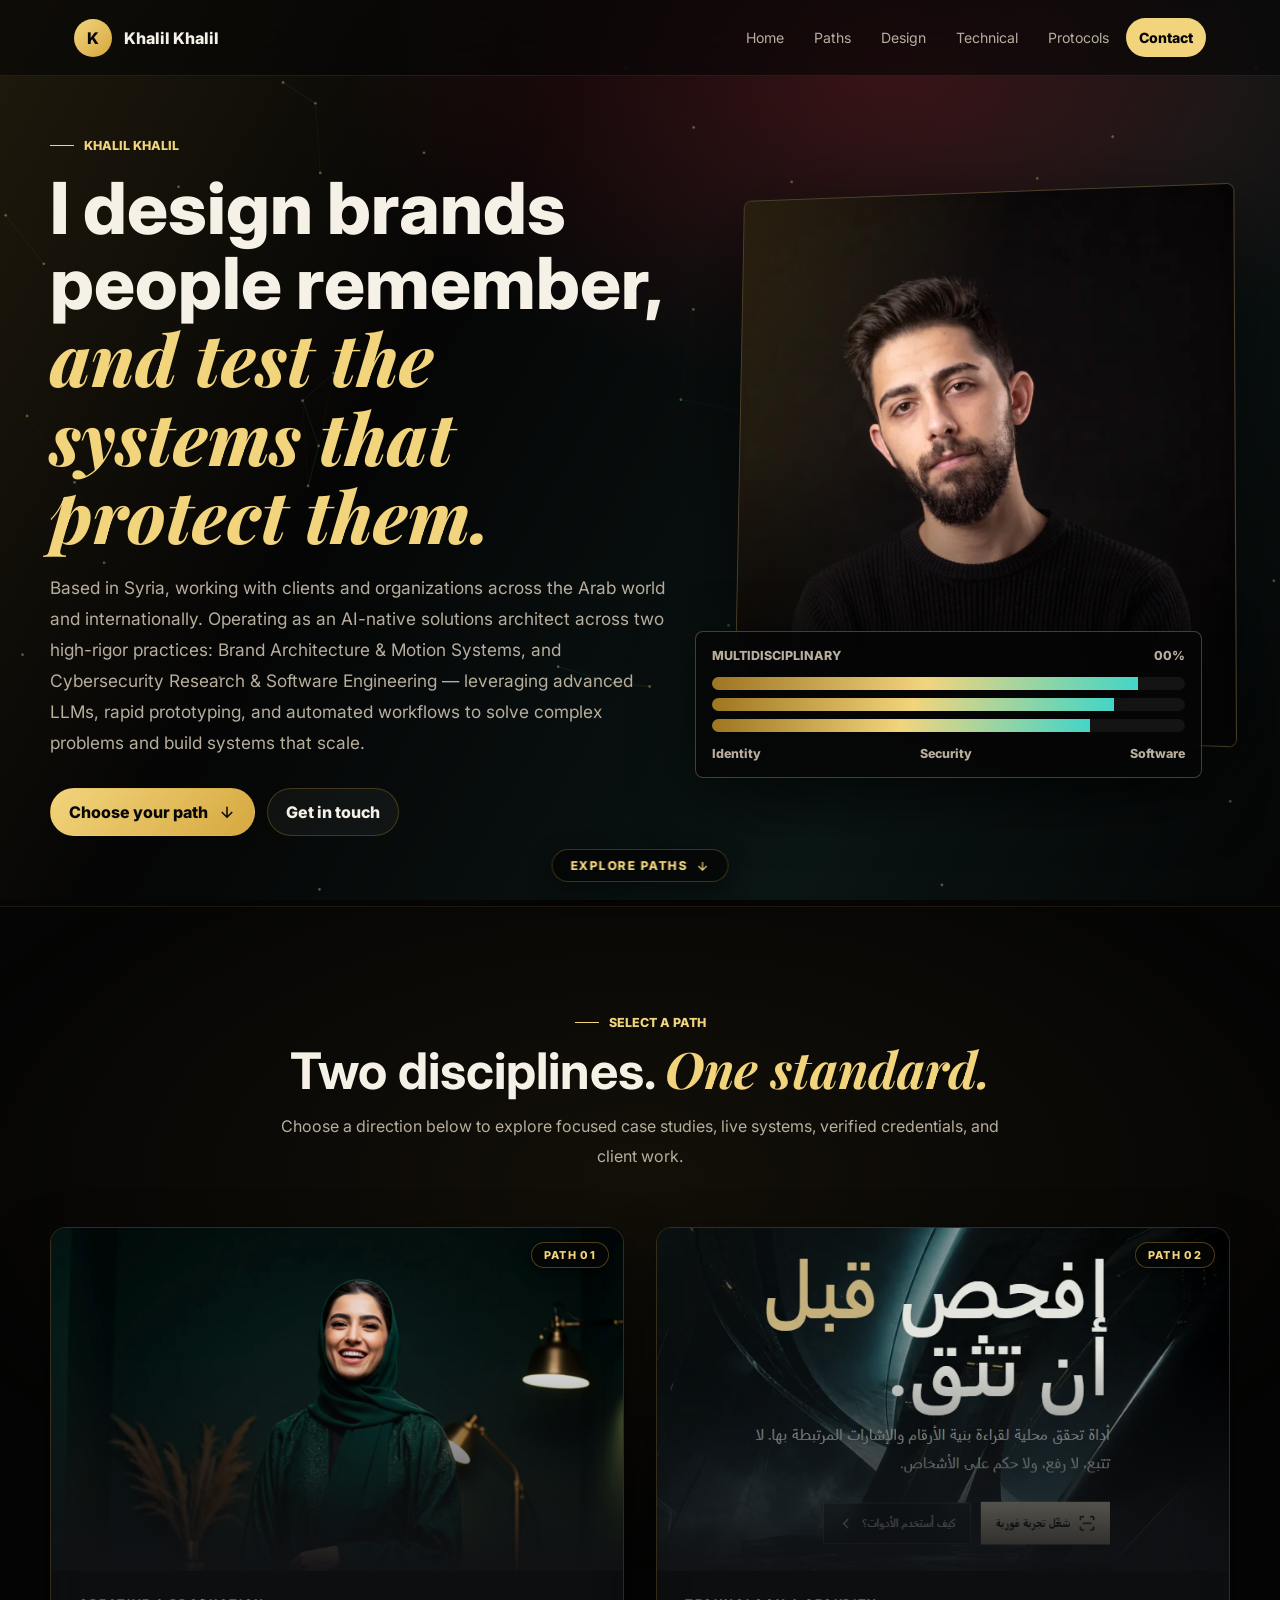
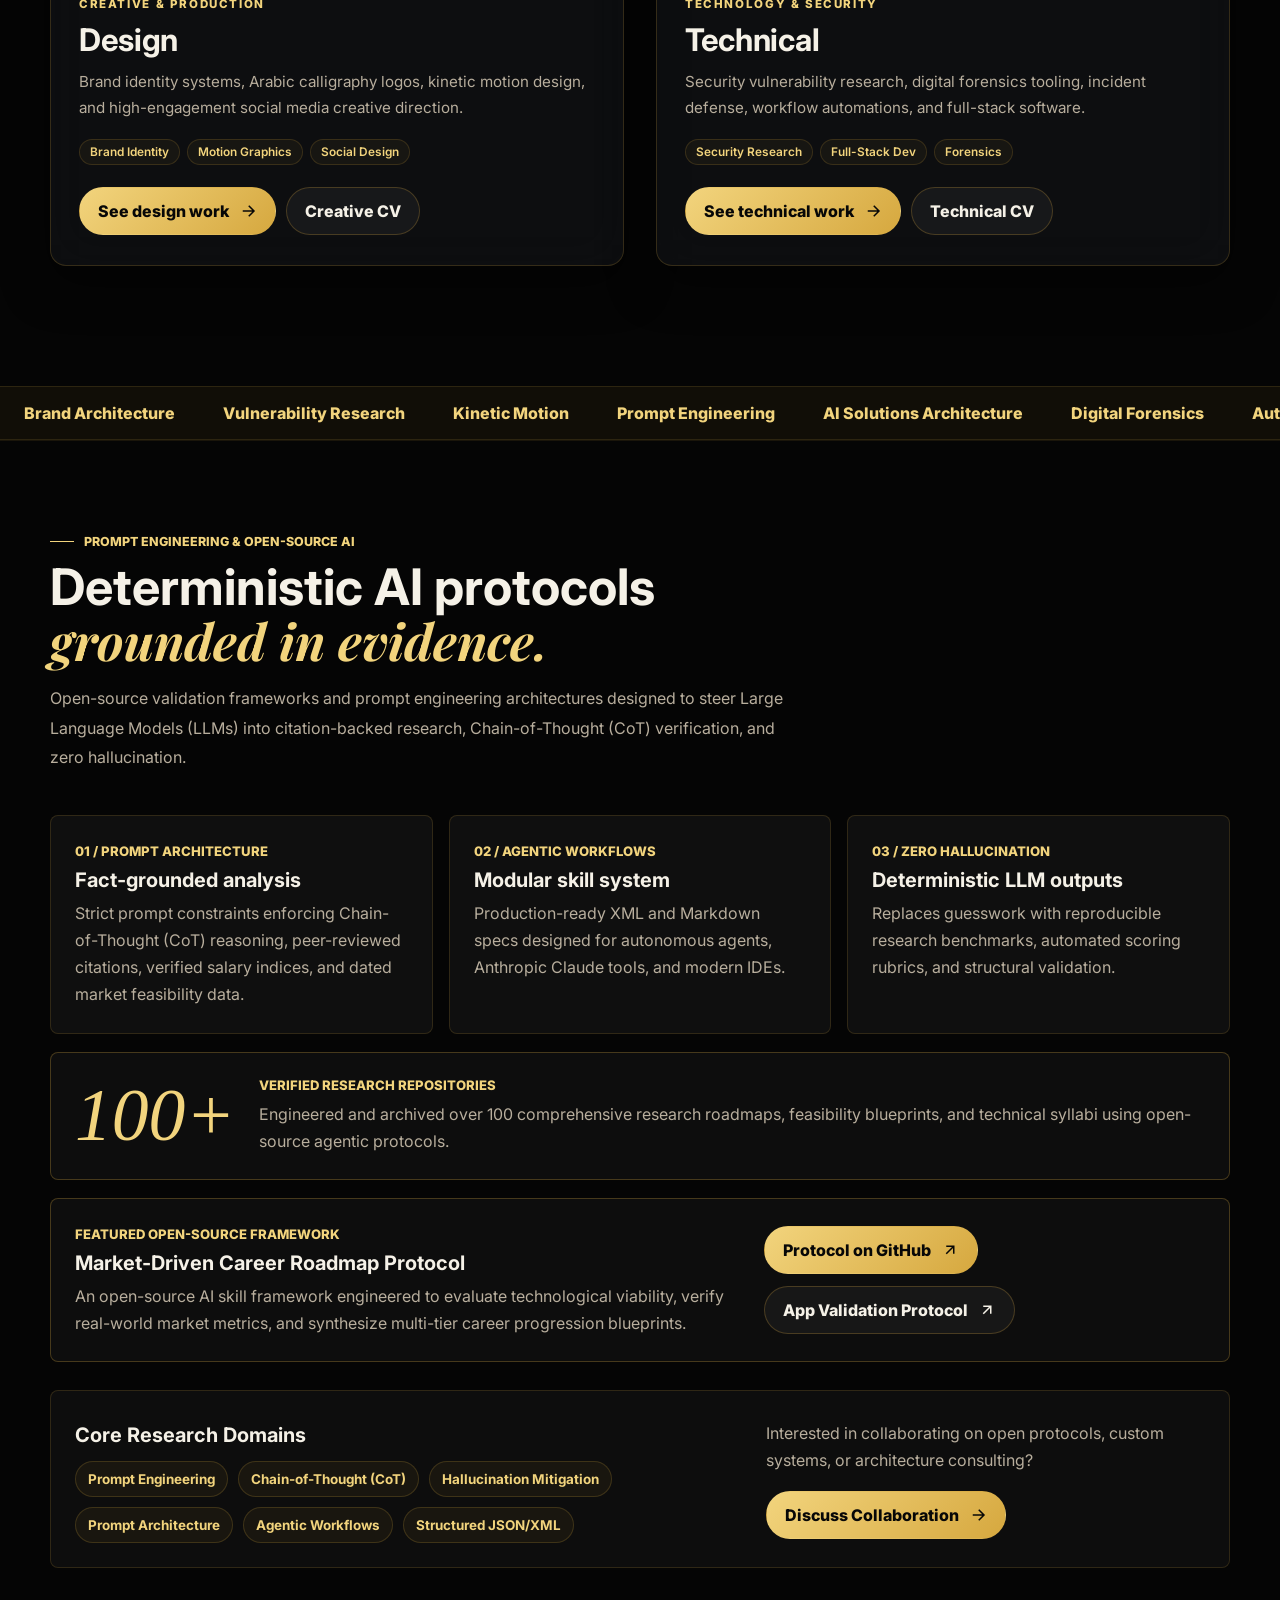
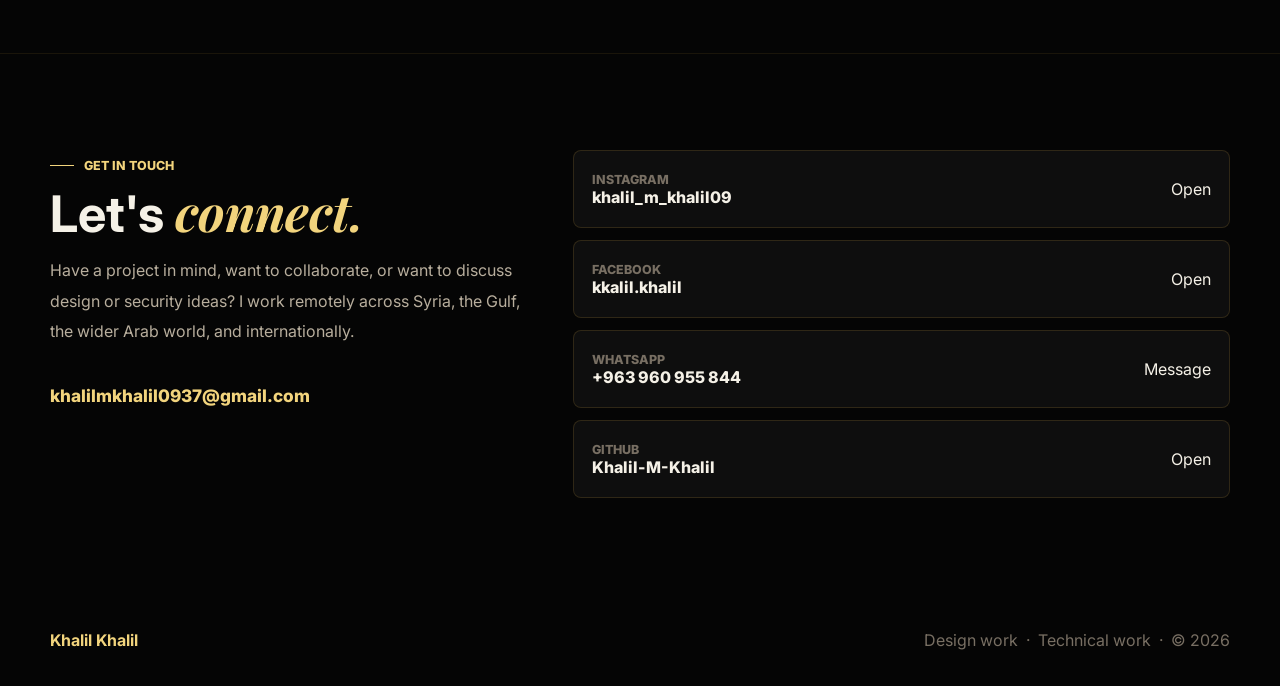
==== index.html @ 6458fec2 "feat(positioning): elevate AI-native solutions architecture, workflow automation, and triage capabil" ====
<!DOCTYPE html>
<html lang="en">
<head>
<meta charset="UTF-8">
<meta name="viewport" content="width=device-width, initial-scale=1.0">
<title>Khalil Khalil | Designer &amp; Security Researcher</title>
<meta name="description" content="Portfolio of Khalil Khalil: brand architecture, kinetic motion, cybersecurity research, prompt engineering, and deterministic AI protocols.">
<meta name="theme-color" content="#050505">
<link rel="preconnect" href="https://fonts.googleapis.com">
<link rel="preconnect" href="https://fonts.gstatic.com" crossorigin>
<link href="https://fonts.googleapis.com/css2?family=Inter:wght@400;500;600;700;800&family=Playfair+Display:ital,wght@0,700;1,700&display=swap" rel="stylesheet">
<link rel="stylesheet" href="css/style.css?v=20261107a">
</head>
<body><canvas class="site-bg-canvas" id="bgCanvas" aria-hidden="true"></canvas>
<div class="cursor" id="cursor"></div>
<div class="cursor-ring" id="cursorRing"></div>
<div class="scroll-progress" id="scrollProgress"></div>

<nav class="nav"><div class="nav-inner">
    <a class="brand" href="index.html" aria-label="Khalil Khalil home"><span class="brand-mark">K</span><span>Khalil Khalil</span></a>
    <button class="menu-btn" id="menuBtn" aria-label="Open menu" aria-controls="navLinks" aria-expanded="false"><svg viewBox="0 0 24 24" width="19" height="19" fill="none" stroke="currentColor" stroke-width="2"><path d="M4 7h16M4 12h16M4 17h16"/></svg></button>
    <div class="nav-links" id="navLinks"><a href="index.html">Home</a><a href="#paths">Paths</a><a href="design.html">Design</a><a href="technical.html">Technical</a><a href="#protocols">Protocols</a><a class="nav-action" href="#contact">Contact</a></div></div></nav>
<main>
  <section class="hero landing-hero" id="home"><div class="container">
    <div class="hero-grid landing-hero-grid">
      <div class="landing-hero-copy">
        <span class="eyebrow reveal">Khalil Khalil</span>
        <h1 class="reveal">I design brands people remember, <span class="serif">and test the systems that protect them.</span></h1>
        <p class="hero-copy reveal">Based in Syria, working with clients and organizations across the Arab world and internationally. Operating as an AI-native solutions architect across two high-rigor practices: Brand Architecture &amp; Motion Systems, and Cybersecurity Research &amp; Software Engineering &mdash; leveraging advanced LLMs, rapid prototyping, and automated workflows to solve complex problems and build systems that scale.</p>
        <div class="hero-actions reveal">
          <a class="btn btn-primary" href="#paths">Choose your path <svg viewBox="0 0 24 24" fill="none" stroke="currentColor" stroke-width="2"><path d="M12 5v14M19 12l-7 7-7-7"/></svg></a>
          <a class="btn" href="#contact">Get in touch</a>
        </div>
      </div>

      <div class="portrait-stage reveal">
        <div class="portrait-card" data-tilt>
          <img src="assets/portrait.webp" alt="Portrait of Khalil Khalil">
        </div>
        <div class="glass-console">
          <div class="console-top"><span>MULTIDISCIPLINARY</span><span id="timelinePercent">00%</span></div>
          <div class="console-bars" aria-hidden="true">
            <div class="bar"><span style="--w:90%"></span></div>
            <div class="bar"><span style="--w:85%"></span></div>
            <div class="bar"><span style="--w:80%"></span></div>
          </div>
          <div class="console-bottom"><span>Identity</span><span>Security</span><span>Software</span></div>
        </div>
      </div>
    </div>
  </div>
  <a class="scroll-cue landing-scroll-cue" href="#paths" aria-label="Scroll to explore paths">
    <span>Explore Paths</span>
    <svg viewBox="0 0 24 24" fill="none" stroke="currentColor" stroke-width="2"><path d="M12 5v14M19 12l-7 7-7-7"/></svg>
  </a>
  </section>

  <section class="section landing-paths-section" id="paths"><div class="container">
    <div class="section-head landing-paths-head reveal">
      <span class="eyebrow">Select a Path</span>
      <h2>Two disciplines. <span class="serif">One standard.</span></h2>
      <p class="section-desc">Choose a direction below to explore focused case studies, live systems, verified credentials, and client work.</p>
    </div>

    <div class="landing-choice-wrapper">
      <article class="landing-choice-card card-design reveal-card" data-tilt>
        <div class="landing-choice-glow"></div>
        <div class="landing-choice-media">
          <img src="assets/almira-1.webp" alt="Almira brand identity campaign artwork" loading="lazy">
          <span class="landing-choice-badge">PATH 01</span>
          <div class="landing-media-overlay"></div>
        </div>
        <div class="landing-choice-body">
          <span class="card-number">CREATIVE &amp; PRODUCTION</span>
          <h3>Design</h3>
          <p>Brand identity systems, Arabic calligraphy logos, kinetic motion design, and high-engagement social media creative direction.</p>
          <div class="landing-choice-tags">
            <span class="tag">Brand Identity</span>
            <span class="tag">Motion Graphics</span>
            <span class="tag">Social Design</span>
          </div>
          <div class="path-actions">
            <a class="btn btn-primary" href="design.html">See design work <svg viewBox="0 0 24 24" fill="none" stroke="currentColor" stroke-width="2"><path d="M5 12h14M13 5l7 7-7 7"/></svg></a>
            <a class="btn" href="assets/Khalil_Khalil_CV_Creative.pdf" target="_blank" rel="noopener">Creative CV</a>
          </div>
        </div>
      </article>

      <article class="landing-choice-card card-tech reveal-card" data-tilt>
        <div class="landing-choice-glow"></div>
        <div class="landing-choice-media">
          <img src="assets/phoenix.webp" alt="Phoenix security and forensics tool interface" loading="lazy">
          <span class="landing-choice-badge">PATH 02</span>
          <div class="landing-media-overlay"></div>
        </div>
        <div class="landing-choice-body">
          <span class="card-number">TECHNOLOGY &amp; SECURITY</span>
          <h3>Technical</h3>
          <p>Security vulnerability research, digital forensics tooling, incident defense, workflow automations, and full-stack software.</p>
          <div class="landing-choice-tags">
            <span class="tag">Security Research</span>
            <span class="tag">Full-Stack Dev</span>
            <span class="tag">Forensics</span>
          </div>
          <div class="path-actions">
            <a class="btn btn-primary" href="technical.html">See technical work <svg viewBox="0 0 24 24" fill="none" stroke="currentColor" stroke-width="2"><path d="M5 12h14M13 5l7 7-7 7"/></svg></a>
            <a class="btn" href="assets/Khalil_Khalil_CV_Technical.pdf" target="_blank" rel="noopener">Technical CV</a>
          </div>
        </div>
      </article>
    </div>
  </div></section>

  <div class="marquee" aria-hidden="true">
    <div class="marquee-track"><span>Brand Architecture</span><span>Vulnerability Research</span><span>Kinetic Motion</span><span>Prompt Engineering</span><span>AI Solutions Architecture</span><span>Digital Forensics</span><span>Autonomous Agents</span><span>Full-Stack Engineering</span><span>Workflow Automation</span><span>Creative Direction</span><span>Threat Mitigation</span><span>Remotion Compositing</span><span>Brand Architecture</span><span>Vulnerability Research</span><span>Kinetic Motion</span><span>Prompt Engineering</span><span>AI Solutions Architecture</span><span>Digital Forensics</span><span>Autonomous Agents</span><span>Full-Stack Engineering</span><span>Workflow Automation</span><span>Creative Direction</span><span>Threat Mitigation</span><span>Remotion Compositing</span></div>
  </div>

  <section class="section landing-compact-section" id="protocols"><div class="container">
    <div class="section-head"><span class="eyebrow reveal">Prompt Engineering &amp; Open-Source AI</span><h2 class="reveal">Deterministic AI protocols <span class="serif">grounded in evidence.</span></h2><p class="section-desc reveal">Open-source validation frameworks and prompt engineering architectures designed to steer Large Language Models (LLMs) into citation-backed research, Chain-of-Thought (CoT) verification, and zero hallucination.</p></div>
    
    <div class="learning-grid">
      <article class="learning-card reveal"><span class="card-number">01 / PROMPT ARCHITECTURE</span><h3>Fact-grounded analysis</h3><p>Strict prompt constraints enforcing Chain-of-Thought (CoT) reasoning, peer-reviewed citations, verified salary indices, and dated market feasibility data.</p></article>
      <article class="learning-card reveal"><span class="card-number">02 / AGENTIC WORKFLOWS</span><h3>Modular skill system</h3><p>Production-ready XML and Markdown specs designed for autonomous agents, Anthropic Claude tools, and modern IDEs.</p></article>
      <article class="learning-card reveal"><span class="card-number">03 / ZERO HALLUCINATION</span><h3>Deterministic LLM outputs</h3><p>Replaces guesswork with reproducible research benchmarks, automated scoring rubrics, and structural validation.</p></article>
    </div>

    <article class="learning-impact reveal"><strong>100+</strong><div><span class="card-number">VERIFIED RESEARCH REPOSITORIES</span><p>Engineered and archived over 100 comprehensive research roadmaps, feasibility blueprints, and technical syllabi using open-source agentic protocols.</p></div></article>

    <article class="learning-resources reveal"><div><span class="card-number">FEATURED OPEN-SOURCE FRAMEWORK</span><h3>Market-Driven Career Roadmap Protocol</h3><p>An open-source AI skill framework engineered to evaluate technological viability, verify real-world market metrics, and synthesize multi-tier career progression blueprints.</p></div><div class="learning-action-duo"><a class="btn btn-primary" href="https://github.com/Khalil-M-Khalil/career-learning-roadmap-protocol" target="_blank" rel="noopener">Protocol on GitHub <svg viewBox="0 0 24 24" fill="none" stroke="currentColor" stroke-width="2"><path d="M7 17 17 7M7 7h10v10"/></svg></a><a class="btn" href="https://github.com/Khalil-M-Khalil/app-idea-validation-protocol" target="_blank" rel="noopener">App Validation Protocol <svg viewBox="0 0 24 24" fill="none" stroke="currentColor" stroke-width="2"><path d="M7 17 17 7M7 7h10v10"/></svg></a></div></article>

    <div class="learning-bottom reveal">
      <div><h3>Core Research Domains</h3><div class="tag-wall"><span class="tag">Prompt Engineering</span><span class="tag">Chain-of-Thought (CoT)</span><span class="tag">Hallucination Mitigation</span><span class="tag">Prompt Architecture</span><span class="tag">Agentic Workflows</span><span class="tag">Structured JSON/XML</span></div></div>
      <div class="learning-cta"><p>Interested in collaborating on open protocols, custom systems, or architecture consulting?</p><a class="btn btn-primary" href="#contact">Discuss Collaboration <svg viewBox="0 0 24 24" fill="none" stroke="currentColor" stroke-width="2"><path d="M5 12h14M13 5l7 7-7 7"/></svg></a></div>
    </div>
  </div></section>

  <section class="section" id="contact">
    <div class="container">
      <div class="contact-layout">
        <div>
          <span class="eyebrow reveal">Get In Touch</span>
          <h2 class="reveal">Let's <span class="serif">connect.</span></h2>
          <p class="contact-lead reveal">Have a project in mind, want to collaborate, or want to discuss design or security ideas? I work remotely across Syria, the Gulf, the wider Arab world, and internationally.</p>
          <a class="email-link reveal" href="mailto:khalilmkhalil0937@gmail.com">khalilmkhalil0937@gmail.com</a>
        </div>
        <div class="contact-list">
          <a class="contact-item reveal" href="https://www.instagram.com/khalil_m_khalil09/" target="_blank" rel="noopener"><span><span class="contact-platform">Instagram</span><span class="contact-handle">khalil_m_khalil09</span></span><span>Open</span></a>
          <a class="contact-item reveal" href="https://www.facebook.com/kkalil.khalil" target="_blank" rel="noopener"><span><span class="contact-platform">Facebook</span><span class="contact-handle">kkalil.khalil</span></span><span>Open</span></a>
          <a class="contact-item reveal" href="https://wa.me/963960955844" target="_blank" rel="noopener"><span><span class="contact-platform">WhatsApp</span><span class="contact-handle">+963 960 955 844</span></span><span>Message</span></a>
          <a class="contact-item reveal" href="https://github.com/Khalil-M-Khalil" target="_blank" rel="noopener"><span><span class="contact-platform">GitHub</span><span class="contact-handle">Khalil-M-Khalil</span></span><span>Open</span></a>
        </div>
      </div>
    </div>
  </section>
</main>
<footer><div class="container footer-inner"><b>Khalil Khalil</b><span><a href="design.html">Design work</a> &nbsp;·&nbsp; <a href="technical.html">Technical work</a> &nbsp;·&nbsp; © 2026</span></div></footer>
<script src="js/main.js"></script>
</body>
</html>
---- css/style.css ----
:root {
  --black: #050505;
  --ink: #0a0a0a;
  --panel: rgba(255,255,255,0.055);
  --panel-strong: rgba(255,255,255,0.09);
  --line: rgba(240,201,109,0.2);
  --line-soft: rgba(255,255,255,0.1);
  --gold: #d6a83f;
  --gold-2: #f2d47d;
  --gold-3: #9e7520;
  --red: #7d1d25;
  --teal: #43d5c7;
  --text: #f5f1e7;
  --muted: #b8ae9d;
  --soft: #786f63;
  --radius: 8px;
  --max: 1180px;
}

* { box-sizing: border-box; }
html { scroll-behavior: smooth; }
body {
  margin: 0;
  min-height: 100vh;
  background: var(--black);
  color: var(--text);
  font-family: Inter, system-ui, -apple-system, BlinkMacSystemFont, "Segoe UI", sans-serif;
  overflow-x: hidden;
}

body::before {
  content: "";
  position: fixed;
  inset: 0;
  pointer-events: none;
  z-index: -3;
  background:
    linear-gradient(90deg, rgba(214,168,63,0.075) 1px, transparent 1px),
    linear-gradient(180deg, rgba(214,168,63,0.055) 1px, transparent 1px);
  background-size: 72px 72px;
  mask-image: linear-gradient(to bottom, black, transparent 78%);
}

body::after {
  content: "";
  position: fixed;
  inset: 0;
  pointer-events: none;
  z-index: -2;
  background:
    radial-gradient(900px 520px at 70% 8%, rgba(125,29,37,0.42), transparent 62%),
    linear-gradient(120deg, rgba(214,168,63,0.13), transparent 34%, rgba(67,213,199,0.08) 72%, transparent),
    #050505;
}

a { color: inherit; text-decoration: none; }
img { display: block; max-width: 100%; }
button { font: inherit; }
::selection { background: rgba(214,168,63,0.36); color: #fff; }

.cursor, .cursor-ring {
  position: fixed;
  pointer-events: none;
  left: 0;
  top: 0;
  z-index: 1000;
  opacity: 0;
  transform: translate(-50%, -50%);
}
.cursor {
  width: 8px;
  height: 8px;
  border-radius: 50%;
  background: var(--gold-2);
  box-shadow: 0 0 28px rgba(242,212,125,0.65);
}
.cursor-ring {
  width: 38px;
  height: 38px;
  border: 1px solid rgba(242,212,125,0.42);
  border-radius: 50%;
  transition: width .18s ease, height .18s ease, border-color .18s ease;
}
body.link-hover .cursor-ring {
  width: 58px;
  height: 58px;
  border-color: rgba(67,213,199,0.55);
}


.scroll-progress {
  position: fixed;
  top: 0;
  left: 0;
  width: 0;
  height: 3px;
  background: linear-gradient(90deg, var(--gold), var(--gold-2), var(--teal));
  z-index: 300;
}

.site-bg-canvas {
  position: fixed;
  inset: 0;
  width: 100%;
  height: 100%;
  z-index: -1;
  opacity: .55;
  pointer-events: none;
}

.nav {
  position: fixed;
  left: 0;
  right: 0;
  top: 0;
  z-index: 250;
  border-bottom: 1px solid rgba(214,168,63,0.13);
  background: rgba(5,5,5,0.62);
  backdrop-filter: blur(18px);
}
.nav-inner {
  max-width: var(--max);
  margin: 0 auto;
  padding: 18px 24px;
  display: flex;
  align-items: center;
  justify-content: space-between;
  gap: 18px;
}
.brand {
  display: inline-flex;
  align-items: center;
  gap: 12px;
  font-weight: 800;
}
.brand-mark {
  width: 38px;
  height: 38px;
  display: grid;
  place-items: center;
  color: #060606;
  background: linear-gradient(135deg, var(--gold-2), var(--gold));
  border-radius: 50%;
}
.nav-links {
  display: flex;
  align-items: center;
  gap: 4px;
}
.nav-links a {
  padding: 10px 12px;
  color: var(--muted);
  font-size: .88rem;
  border: 1px solid transparent;
  border-radius: 999px;
}
.nav-links a:hover, .nav-links a.active {
  color: var(--text);
  border-color: rgba(214,168,63,0.22);
  background: rgba(214,168,63,0.08);
}
.nav-action {
  color: #050505 !important;
  background: var(--gold-2) !important;
  border-color: transparent !important;
  font-weight: 800;
}
.menu-btn {
  display: none;
  width: 42px;
  height: 42px;
  border: 1px solid rgba(214,168,63,0.26);
  color: var(--gold-2);
  background: rgba(255,255,255,0.04);
  border-radius: 50%;
}

.container {
  width: min(100% - 40px, var(--max));
  margin: 0 auto;
}

.hero {
  position: relative;
  min-height: 100vh;
  padding: 122px 0 48px;
  display: grid;
  align-items: center;
}
.hero-grid {
  display: grid;
  grid-template-columns: minmax(0, 1.02fr) minmax(330px, .82fr);
  align-items: center;
  gap: 56px;
}
.eyebrow {
  display: inline-flex;
  align-items: center;
  gap: 10px;
  color: var(--gold-2);
  font-size: .78rem;
  font-weight: 800;
  text-transform: uppercase;
}
.eyebrow::before {
  content: "";
  width: 24px;
  height: 1px;
  background: var(--gold-2);
}
h1, h2, h3, p { margin-top: 0; }
.hero h1 {
  margin: 18px 0 16px;
  font-size: 5.45rem;
  line-height: .96;
  font-weight: 800;
}
.serif {
  font-family: "Playfair Display", Georgia, serif;
  font-style: italic;
  color: var(--gold-2);
}
.hero-copy {
  max-width: 660px;
  color: var(--muted);
  font-size: 1.08rem;
  line-height: 1.8;
}
.hero-copy strong { color: var(--text); font-weight: 700; }
.hero-actions {
  display: flex;
  flex-wrap: wrap;
  gap: 12px;
  margin-top: 30px;
}
.btn {
  min-height: 48px;
  display: inline-flex;
  align-items: center;
  justify-content: center;
  gap: 10px;
  padding: 0 18px;
  border-radius: 999px;
  border: 1px solid rgba(214,168,63,0.26);
  color: var(--text);
  background: rgba(255,255,255,0.045);
  font-weight: 800;
  transition: transform .25s ease, border-color .25s ease, background .25s ease;
}
.btn svg { width: 18px; height: 18px; }
.btn:hover {
  transform: translateY(-3px);
  border-color: rgba(242,212,125,0.62);
  background: rgba(214,168,63,0.1);
}
.btn-primary {
  color: #070707;
  border-color: transparent;
  background: linear-gradient(135deg, var(--gold-2), var(--gold));
}
.btn-primary:hover { background: linear-gradient(135deg, #fff0b5, var(--gold)); }

.hero-stats {
  display: grid;
  grid-template-columns: repeat(3, minmax(0, 1fr));
  gap: 10px;
  margin-top: 34px;
  max-width: 620px;
}
.metric {
  padding: 16px;
  border: 1px solid rgba(214,168,63,0.16);
  background: rgba(255,255,255,0.045);
  border-radius: var(--radius);
}
.metric b {
  display: block;
  color: var(--gold-2);
  font-size: 1.4rem;
}
.metric span {
  color: var(--muted);
  font-size: .82rem;
}

.portrait-stage {
  position: relative;
  min-height: 590px;
  perspective: 1100px;
}
.portrait-card {
  position: absolute;
  inset: 0 0 42px;
  overflow: hidden;
  border-radius: 8px;
  border: 1px solid rgba(242,212,125,0.26);
  background: #120c0c;
  transform: rotateY(-8deg) rotateX(3deg);
  box-shadow: 0 32px 90px rgba(0,0,0,0.6);
}
.portrait-card img {
  width: 100%;
  height: 100%;
  object-fit: cover;
  object-position: center top;
  filter: saturate(.86) contrast(1.06);
}
.portrait-card::after {
  content: "";
  position: absolute;
  inset: 0;
  background:
    linear-gradient(to bottom, transparent 48%, rgba(5,5,5,0.9)),
    linear-gradient(110deg, rgba(214,168,63,0.16), transparent 42%);
}
.glass-console {
  position: absolute;
  left: -34px;
  right: 28px;
  bottom: 0;
  border: 1px solid rgba(242,212,125,0.28);
  border-radius: var(--radius);
  background: rgba(5,5,5,0.82);
  backdrop-filter: blur(18px);
  padding: 16px;
  box-shadow: 0 20px 60px rgba(0,0,0,0.52);
}
.console-top, .console-bottom {
  display: flex;
  align-items: center;
  justify-content: space-between;
  color: var(--muted);
  font-size: .78rem;
  font-weight: 800;
}
.console-bars {
  display: grid;
  gap: 8px;
  margin: 14px 0;
}
.bar {
  height: 13px;
  border-radius: 999px;
  overflow: hidden;
  background: rgba(255,255,255,0.06);
}
.bar span {
  display: block;
  width: var(--w);
  height: 100%;
  background: linear-gradient(90deg, var(--gold-3), var(--gold-2), var(--teal));
  transform-origin: left;
  animation: timeline 2.7s ease-in-out infinite;
}
.bar:nth-child(2) span { animation-delay: .22s; }
.bar:nth-child(3) span { animation-delay: .44s; }
.scroll-cue {
  position: absolute;
  bottom: 26px;
  left: 50%;
  transform: translateX(-50%);
  color: var(--soft);
  font-size: .76rem;
  text-transform: uppercase;
}

.section {
  position: relative;
  padding: 96px 0;
  border-top: 1px solid rgba(214,168,63,0.1);
}
.section-head {
  max-width: 760px;
  margin-bottom: 42px;
}
.section h2 {
  margin: 12px 0 14px;
  font-size: 3.15rem;
  line-height: 1.05;
}
.section-desc {
  color: var(--muted);
  line-height: 1.85;
}

.about-layout {
  display: grid;
  grid-template-columns: 1fr .95fr;
  gap: 42px;
  align-items: start;
}
.about-copy {
  color: var(--muted);
  font-size: 1rem;
  line-height: 1.92;
}
.about-copy strong { color: var(--gold-2); }
.tag-wall {
  display: flex;
  flex-wrap: wrap;
  gap: 10px;
  margin-top: 26px;
}
.tag {
  padding: 9px 12px;
  border: 1px solid rgba(214,168,63,0.2);
  border-radius: 999px;
  color: var(--gold-2);
  background: rgba(214,168,63,0.06);
  font-size: .84rem;
  font-weight: 700;
}
.feature-grid {
  display: grid;
  grid-template-columns: repeat(2, minmax(0, 1fr));
  gap: 12px;
}
.feature {
  min-height: 190px;
  padding: 20px;
  border-radius: var(--radius);
  border: 1px solid rgba(214,168,63,0.16);
  background: rgba(255,255,255,0.045);
  transition: transform .28s ease, border-color .28s ease, background .28s ease;
}
.feature:hover {
  transform: translateY(-5px);
  border-color: rgba(242,212,125,0.42);
  background: rgba(214,168,63,0.075);
}
.icon {
  width: 42px;
  height: 42px;
  display: grid;
  place-items: center;
  border-radius: 50%;
  border: 1px solid rgba(242,212,125,0.24);
  color: var(--gold-2);
  margin-bottom: 18px;
}
.icon svg { width: 20px; height: 20px; }
.feature h3 { margin-bottom: 9px; }
.feature p { color: var(--muted); line-height: 1.7; font-size: .92rem; }

.studio {
  min-height: 96vh;
  display: grid;
  align-items: center;
  overflow: hidden;
}
.studio-panel {
  display: grid;
  grid-template-columns: 1fr 1fr;
  gap: 34px;
  align-items: center;
}
.signal-box {
  position: relative;
  min-height: 460px;
  border: 1px solid rgba(214,168,63,0.22);
  border-radius: var(--radius);
  background:
    linear-gradient(145deg, rgba(214,168,63,0.08), transparent 44%),
    rgba(255,255,255,0.04);
  overflow: hidden;
}
.signal-box .signal-image {
  position: absolute;
  inset: 0;
  width: 100%;
  height: 100%;
  object-fit: cover;
  object-position: center;
  filter: saturate(.88) contrast(1.04) brightness(.82);
}
.signal-box canvas {
  position: absolute;
  inset: 0;
  width: 100%;
  height: 100%;
  opacity: .2;
  mix-blend-mode: screen;
}
.signal-label {
  z-index: 2;
  position: absolute;
  left: 18px;
  bottom: 18px;
  right: 18px;
  display: flex;
  justify-content: space-between;
  gap: 12px;
  color: var(--muted);
  font-weight: 800;
  font-size: .8rem;
}
.studio-copy h2 { font-size: 3.6rem; }

.portfolio-grid, .research-grid, .ach-grid {
  display: grid;
  grid-template-columns: repeat(2, minmax(0, 1fr));
  gap: 16px;
}
.work-card, .research-card, .ach-card {
  position: relative;
  min-height: 320px;
  padding: 24px;
  border: 1px solid rgba(214,168,63,0.17);
  border-radius: var(--radius);
  background: rgba(255,255,255,0.045);
  overflow: hidden;
  transition: transform .28s ease, border-color .28s ease, background .28s ease;
}
.work-card:hover, .research-card:hover, .ach-card:hover {
  transform: translateY(-6px);
  border-color: rgba(242,212,125,0.42);
  background: rgba(214,168,63,0.07);
}
.work-card::before, .research-card::before, .ach-card::before {
  content: "";
  position: absolute;
  inset: 0;
  pointer-events: none;
  background: linear-gradient(125deg, rgba(214,168,63,0.12), transparent 42%, rgba(67,213,199,0.08));
  opacity: 0;
  transition: opacity .28s ease;
}
.work-card:hover::before, .research-card:hover::before, .ach-card:hover::before { opacity: 1; }
.card-number {
  color: var(--gold-2);
  font-weight: 800;
  font-size: .82rem;
}
.work-card h3, .research-card h3, .ach-card h3 {
  margin: 42px 0 12px;
  font-size: 1.65rem;
}
.work-card p, .research-card p, .ach-card p {
  color: var(--muted);
  line-height: 1.75;
}
.card-link {
  position: absolute;
  left: 24px;
  bottom: 24px;
  display: inline-flex;
  align-items: center;
  gap: 9px;
  color: var(--gold-2);
  font-weight: 800;
}
.card-link svg { width: 17px; height: 17px; }
.research-card { min-height: 360px; }
.research-meta {
  display: flex;
  flex-wrap: wrap;
  gap: 8px;
  margin-top: 20px;
}
.pill {
  padding: 8px 10px;
  border: 1px solid rgba(214,168,63,0.16);
  border-radius: 999px;
  color: var(--text);
  background: rgba(0,0,0,0.2);
  font-size: .78rem;
  font-weight: 700;
}

.ach-grid { grid-template-columns: repeat(3, minmax(0, 1fr)); }
.ach-card {
  min-height: 0;
  padding: 0;
}
.ach-media {
  aspect-ratio: 1.08;
  overflow: hidden;
  background: #111;
}
.ach-media img {
  width: 100%;
  height: 100%;
  object-fit: cover;
  transition: transform .5s ease;
}
.ach-card:hover .ach-media img { transform: scale(1.045); }
.ach-body { padding: 20px; }
.ach-body h3 {
  margin: 8px 0 10px;
  font-size: 1.1rem;
}
.ach-org {
  color: var(--gold-2) !important;
  font-weight: 800;
  font-size: .78rem;
  text-transform: uppercase;
}

.contact-layout {
  display: grid;
  grid-template-columns: .85fr 1.15fr;
  gap: 38px;
}
.contact-lead {
  color: var(--muted);
  line-height: 1.9;
}
.email-link {
  display: inline-flex;
  margin-top: 22px;
  color: var(--gold-2);
  font-weight: 800;
  font-size: 1.08rem;
}
.contact-list {
  display: grid;
  gap: 12px;
}
.contact-item {
  min-height: 78px;
  display: flex;
  align-items: center;
  justify-content: space-between;
  gap: 16px;
  padding: 16px 18px;
  border: 1px solid rgba(214,168,63,0.16);
  border-radius: var(--radius);
  background: rgba(255,255,255,0.04);
  transition: transform .25s ease, border-color .25s ease;
}
.contact-item:hover {
  transform: translateX(6px);
  border-color: rgba(242,212,125,0.44);
}
.contact-platform {
  display: block;
  color: var(--soft);
  font-size: .78rem;
  font-weight: 800;
  text-transform: uppercase;
}
.contact-handle {
  color: var(--text);
  font-weight: 800;
}

.cv-strip {
  display: flex;
  align-items: center;
  justify-content: space-between;
  gap: 22px;
  padding: 26px;
  border: 1px solid rgba(242,212,125,0.25);
  border-radius: var(--radius);
  background:
    linear-gradient(120deg, rgba(214,168,63,0.14), rgba(255,255,255,0.045) 42%, rgba(67,213,199,0.08)),
    rgba(255,255,255,0.045);
}
.cv-strip h3 { margin-bottom: 6px; font-size: 1.4rem; }
.cv-strip p { color: var(--muted); margin-bottom: 0; }
.cv-actions { display: flex; gap: 10px; flex-wrap: wrap; }

.marquee {
  overflow: hidden;
  border-top: 1px solid rgba(214,168,63,0.14);
  border-bottom: 1px solid rgba(214,168,63,0.14);
  background: rgba(214,168,63,0.06);
}
.marquee-track {
  display: flex;
  width: max-content;
  animation: marquee 28s linear infinite;
}
.marquee span {
  padding: 16px 24px;
  color: var(--gold-2);
  font-weight: 800;
  white-space: nowrap;
}

footer {
  padding: 36px 0;
  color: var(--soft);
}
.footer-inner {
  display: flex;
  align-items: center;
  justify-content: space-between;
  gap: 18px;
  flex-wrap: wrap;
}
.footer-inner b { color: var(--gold-2); }

.reveal {
  opacity: 0;
  transform: translateY(28px);
  transition: opacity .7s ease, transform .7s ease;
}
.reveal.visible {
  opacity: 1;
  transform: translateY(0);
}

@keyframes spin { to { transform: rotate(360deg); } }
@keyframes timeline {
  0%, 100% { transform: scaleX(.25); opacity: .72; }
  50% { transform: scaleX(1); opacity: 1; }
}
@keyframes marquee { to { transform: translateX(-50%); } }


@media (max-width: 1180px) {
  .nav-inner { padding: 14px 18px; gap: 10px; }
  .nav-links { gap: 2px; }
  .nav-links a { padding: 8px 9px; font-size: .82rem; }
}
@media (max-width: 1040px) {
  .menu-btn { display: grid; place-items: center; }
  .nav-links {
    position: fixed;
    left: 16px;
    right: 16px;
    top: 76px;
    display: none;
    flex-direction: column;
    align-items: stretch;
    padding: 12px;
    background: rgba(5,5,5,0.96);
    border: 1px solid rgba(214,168,63,0.22);
    border-radius: var(--radius);
  }
  .nav-links.open { display: flex; }
  .nav-links a { border-radius: 6px; }
}

@media (max-width: 980px) {
  .hero { padding-top: 112px; }
  .hero-grid, .about-layout, .studio-panel, .contact-layout { grid-template-columns: 1fr; }
  .portrait-stage { min-height: 620px; max-width: 460px; }
  .portfolio-grid, .research-grid { grid-template-columns: 1fr; }
  .ach-grid { grid-template-columns: 1fr 1fr; }
  .nav-links {
    position: fixed;
    left: 16px;
    right: 16px;
    top: 76px;
    display: none;
    flex-direction: column;
    align-items: stretch;
    padding: 12px;
    background: rgba(5,5,5,0.94);
    border: 1px solid rgba(214,168,63,0.22);
    border-radius: var(--radius);
  }
  .nav-links.open { display: flex; }
  .nav-links a { border-radius: 6px; }
  .menu-btn { display: grid; place-items: center; }
}

@media (max-width: 660px) {
  .container { width: min(100% - 28px, var(--max)); }
  .nav-inner { padding: 14px; }
  .hero h1 { font-size: 3.25rem; }
  .section h2, .studio-copy h2 { font-size: 2.35rem; }
  .hero-stats, .feature-grid, .ach-grid { grid-template-columns: 1fr; }
  /* Mobile image alignment fixes: preserve each source image's composition. */
  .portrait-stage {
    width: 100%;
    max-width: 100%;
    min-height: 520px;
  }
  .portrait-card {
    inset: 0 0 42px;
    transform: none;
  }
  .portrait-card img {
    object-position: 50% 10%;
  }
  .signal-box {
    width: 100%;
    min-height: 0;
    aspect-ratio: 2.2 / 1;
  }
  .signal-box .signal-image {
    object-fit: cover;
    object-position: center center;
  }
  .signal-label {
    left: 12px;
    right: 12px;
    bottom: 12px;
    flex-wrap: wrap;
    font-size: .65rem;
  }
  .studio-copy .phoenix-btn {
    display: inline-flex;
    width: 100%;
    margin-top: 24px;
  }
  .research-card {
    min-height: 0;
    padding-bottom: 28px;
  }
  .research-card .card-link {
    position: static;
    display: inline-flex;
    width: max-content;
    max-width: 100%;
    margin-top: 24px;
  }
  .ach-media {
    aspect-ratio: 1.15 / 1;
  }
  .ach-media img {
    object-position: center center;
  }
  .glass-console { left: 0; right: 0; }
  .hero-actions, .cv-actions { align-items: stretch; flex-direction: column; }
  .btn { width: 100%; }
  .cv-strip { align-items: stretch; flex-direction: column; }
  .cursor, .cursor-ring { display: none; }
}

@media (prefers-reduced-motion: reduce) {
  *, *::before, *::after {
    animation-duration: .001ms !important;
    animation-iteration-count: 1 !important;
    scroll-behavior: auto !important;
    transition-duration: .001ms !important;
  }
}

/* ===== added in V2 ===== */
.card-media{margin:-24px -24px 20px;aspect-ratio:4/3;overflow:hidden;border-bottom:1px solid rgba(214,168,63,.17)}
.card-media img{width:100%;height:100%;object-fit:cover;object-position:center 45%;display:block;transition:transform .6s ease}
.work-card:hover .card-media img,.research-card:hover .card-media img{transform:scale(1.05)}
.about-layout.single{grid-template-columns:minmax(0,780px)}
.process-grid{display:grid;grid-template-columns:repeat(5,minmax(0,1fr));gap:14px}
.step{position:relative;overflow:hidden;padding:20px;border:1px solid rgba(214,168,63,.17);border-radius:var(--radius);background:rgba(255,255,255,.045)}
.step .num{position:absolute;right:14px;top:6px;font-size:2.6rem;font-weight:800;line-height:1;color:transparent;-webkit-text-stroke:1px rgba(214,168,63,.4)}
.step svg{width:100%;height:96px;margin-bottom:10px;fill:none;stroke:var(--gold-2);stroke-width:2.5;stroke-linecap:round;stroke-linejoin:round;filter:drop-shadow(0 0 7px rgba(214,168,63,.5))}
.step svg .f{fill:var(--gold-2);stroke:none}.step svg .d{stroke-dasharray:1;stroke-dashoffset:1;transition:stroke-dashoffset 1.4s ease .2s}.step.visible svg .d{stroke-dashoffset:0}
.step h3{font-size:1.15rem;margin:0 0 6px}.step p{color:var(--muted);font-size:.9rem;line-height:1.55;margin:0}
.svc-grid{display:grid;grid-template-columns:repeat(3,minmax(0,1fr));gap:30px}
.svc-group h3{font-size:1rem;color:var(--gold-2);margin:0 0 6px}
.svc-group details{border-bottom:1px solid var(--line-soft);padding:14px 0}
.svc-group summary{cursor:pointer;list-style:none;display:flex;justify-content:space-between;gap:12px;font-weight:600}
.svc-group summary::-webkit-details-marker{display:none}.svc-group summary::after{content:"+";color:var(--gold)}.svc-group details[open] summary::after{content:"\2212"}
.svc-group details p{color:var(--muted);margin:8px 0 0;font-size:.92rem;line-height:1.6}
@media(max-width:1100px){.process-grid{grid-template-columns:repeat(3,minmax(0,1fr))}}
@media(max-width:980px){.svc-grid{grid-template-columns:1fr}}
@media(max-width:660px){.process-grid{grid-template-columns:1fr}.card-media{margin:-18px -18px 16px}}
@media(prefers-reduced-motion:reduce){.step svg .d{stroke-dashoffset:0;transition:none}}

/* ===== V3 ===== */
.hero h1{font-size:clamp(2.5rem,5.6vw,4.9rem);line-height:1.04}
.cases{display:grid;gap:26px}
.case{display:grid;grid-template-columns:1.25fr 1fr;gap:28px;align-items:center;padding:18px;border:1px solid rgba(214,168,63,.17);border-radius:var(--radius);background:rgba(255,255,255,.04)}
.case:nth-child(even){grid-template-columns:1fr 1.25fr}.case:nth-child(even) .case-media{order:2}
.case-media{display:grid;gap:10px}.case-media img{width:100%;display:block;border-radius:6px;border:1px solid rgba(214,168,63,.14)}
.case-media.duo{grid-template-columns:1fr 1fr}.case-media.duo img{height:auto;object-fit:cover;aspect-ratio:1/1}
.case-media.trio{grid-template-columns:1fr 1fr}.case-media.trio img:first-child{grid-column:1/-1}
.case-body h3{font-size:1.7rem;margin:6px 0 10px}.case-body p{color:var(--muted);line-height:1.7}
.case-meta{list-style:none;margin:16px 0 0;padding:0;display:grid;gap:8px}.case-meta li{color:var(--text);font-size:.92rem;padding-left:18px;position:relative}.case-meta li::before{content:"";position:absolute;left:0;top:.62em;width:8px;height:1px;background:var(--gold)}
.svc-main{display:grid;grid-template-columns:repeat(3,minmax(0,1fr));gap:16px}
.svc-card{padding:26px;border:1px solid rgba(214,168,63,.17);border-radius:var(--radius);background:rgba(255,255,255,.045);transition:transform .28s ease,border-color .28s ease}
.svc-card:hover{border-color:rgba(242,212,125,.42);transform:translateY(-4px)}.svc-card h3{font-size:1.4rem;margin:6px 0 8px}.svc-card p{color:var(--muted);line-height:1.65}
.svc-extra{margin-top:30px}.svc-extra h3{font-size:1rem;color:var(--gold-2);margin:0 0 4px}
.process-grid.p4{grid-template-columns:repeat(4,minmax(0,1fr))}
.stat-grid{display:grid;grid-template-columns:repeat(4,minmax(0,1fr));gap:16px}
.stat{padding:24px;border:1px solid rgba(214,168,63,.17);border-radius:var(--radius);background:rgba(255,255,255,.045);display:flex;flex-direction:column;gap:12px}
.stat b{font-family:Georgia,"Times New Roman",serif;font-style:italic;font-weight:400;font-size:clamp(2.4rem,4vw,3.4rem);line-height:1;color:var(--gold-2)}
.stat p{color:var(--muted);line-height:1.6;font-size:.95rem;flex:1;margin:0}.stat .card-link{font-size:.82rem}
.certificate-grid{display:grid;grid-template-columns:repeat(2,minmax(0,1fr));gap:16px}
.certificate-card{overflow:hidden;border:1px solid rgba(214,168,63,.17);border-radius:var(--radius);background:rgba(255,255,255,.045);transition:transform .28s ease,border-color .28s ease,background .28s ease}
.certificate-card:hover{transform:translateY(-5px);border-color:rgba(242,212,125,.42);background:rgba(214,168,63,.07)}
.certificate-preview{display:block;padding:12px;background:rgba(255,255,255,.05);border-bottom:1px solid rgba(214,168,63,.15)}
.certificate-preview img{width:100%;height:auto;aspect-ratio:1.5;object-fit:contain;object-position:center;border-radius:4px;box-shadow:0 4px 16px rgba(0,0,0,.4)}
.certificate-body{padding:20px 22px 22px}.certificate-body h3{font-size:1.35rem;margin:6px 0 8px}.certificate-body p{color:var(--muted);line-height:1.6;margin:0 0 14px}.certificate-body .card-link{position:static;display:inline-flex}
.certificates-archive{display:flex;justify-content:space-between;align-items:center;gap:20px;margin-top:18px;padding:20px 22px;border:1px solid rgba(214,168,63,.17);border-radius:var(--radius);background:rgba(255,255,255,.035)}
.certificates-archive p{color:var(--muted);line-height:1.6;margin:0}
.tech-intro{padding-bottom:0}.tech-intro .section-head{margin-bottom:22px}
@media(max-width:1100px){.process-grid.p4{grid-template-columns:repeat(2,minmax(0,1fr))}.stat-grid{grid-template-columns:repeat(2,minmax(0,1fr))}}
@media(max-width:980px){.case,.case:nth-child(even){grid-template-columns:1fr}.case:nth-child(even) .case-media{order:0}.svc-main{grid-template-columns:1fr}}
@media(max-width:660px){.process-grid.p4,.stat-grid,.certificate-grid{grid-template-columns:1fr}.case-media.duo{grid-template-columns:1fr 1fr}.certificates-archive{align-items:flex-start;flex-direction:column}}
/* ===== V4 ===== */
.quiet{display:inline-block;margin-top:18px;color:var(--muted);font-size:.92rem;border-bottom:1px solid rgba(214,168,63,.35);padding-bottom:2px}.quiet:hover{color:var(--gold-2)}
.paths{display:grid;grid-template-columns:1fr 1fr;gap:16px}
.path{padding:26px;border:1px solid rgba(214,168,63,.17);border-radius:var(--radius);background:rgba(255,255,255,.045)}
.path h3{font-size:1.5rem;margin:6px 0 8px}.path p{color:var(--muted);line-height:1.65;margin:0 0 18px}.path-actions{display:flex;flex-wrap:wrap;gap:10px}
.case-meta li b{color:var(--gold-2);margin-right:6px;font-weight:600}
.case-media.solo img{width:100%;max-height:420px;object-fit:cover;object-position:top}
.story{margin:10px 0 16px;display:grid;gap:12px}.story dt{font-size:.74rem;letter-spacing:.14em;text-transform:uppercase;color:var(--gold-2);margin:0 0 3px}.story dd{margin:0;color:var(--muted);line-height:1.65}
/* ===== Tech Hero & Interactive Terminal ===== */
.tech-hero {
  min-height: 84vh;
  padding: 140px 0 50px;
  display: flex;
  flex-direction: column;
  justify-content: center;
  position: relative;
}
.tech-hero-grid {
  display: grid;
  grid-template-columns: minmax(0, 1.15fr) minmax(360px, 0.95fr);
  align-items: center;
  gap: 52px;
}
.tech-hero-copy { max-width: 640px; }
.tech-hero-copy h1 { margin: 18px 0 16px; font-size: 4.8rem; line-height: .98; font-weight: 800; }
.tech-hero-copy .hero-actions { display: flex; flex-wrap: wrap; gap: 12px; margin-top: 28px; }

.tech-terminal-stage {
  perspective: 1200px;
  width: 100%;
}
.tech-terminal {
  position: relative;
  border-radius: 14px;
  overflow: hidden;
  background: rgba(11, 13, 17, 0.88);
  backdrop-filter: blur(24px);
  -webkit-backdrop-filter: blur(24px);
  border: 1px solid rgba(214, 168, 63, 0.28);
  box-shadow: 0 24px 65px rgba(0, 0, 0, 0.65), 0 0 35px rgba(214, 168, 63, 0.08);
  font-family: ui-monospace, SFMono-Regular, Menlo, Monaco, Consolas, "Liberation Mono", "Courier New", monospace;
  transition: transform .3s ease, border-color .3s ease, box-shadow .3s ease;
  transform-style: preserve-3d;
}
.tech-terminal:hover {
  border-color: rgba(242, 212, 125, 0.55);
  box-shadow: 0 28px 75px rgba(0, 0, 0, 0.72), 0 0 45px rgba(67, 213, 199, 0.14);
}

.terminal-header {
  display: flex;
  align-items: center;
  justify-content: space-between;
  padding: 12px 18px;
  background: rgba(255, 255, 255, 0.035);
  border-bottom: 1px solid rgba(255, 255, 255, 0.08);
}
.terminal-dots {
  display: flex;
  gap: 7px;
}
.terminal-dots .dot {
  width: 11px;
  height: 11px;
  border-radius: 50%;
  display: inline-block;
}
.dot-red { background: #ff5f56; box-shadow: 0 0 6px rgba(255, 95, 86, 0.4); }
.dot-yellow { background: #ffbd2e; box-shadow: 0 0 6px rgba(255, 189, 46, 0.4); }
.dot-green { background: #27c93f; box-shadow: 0 0 6px rgba(39, 201, 63, 0.4); }

.terminal-title {
  color: var(--muted);
  font-size: .75rem;
  font-weight: 600;
  letter-spacing: .06em;
}
.terminal-status {
  display: flex;
  align-items: center;
  gap: 7px;
  color: var(--teal);
  font-size: .65rem;
  font-weight: 800;
  letter-spacing: .12em;
}
.status-pulse {
  width: 7px;
  height: 7px;
  border-radius: 50%;
  background: var(--teal);
  box-shadow: 0 0 10px var(--teal);
  animation: terminalStatusGlow 2s ease-in-out infinite;
}
@keyframes terminalStatusGlow {
  0%, 100% { opacity: .7; transform: scale(1); }
  50% { opacity: 1; transform: scale(1.25); }
}

.terminal-screen {
  position: relative;
  padding: 24px 22px 22px;
  min-height: 260px;
  background: #06080b;
  overflow: hidden;
}
.terminal-canvas {
  position: absolute;
  inset: 0;
  width: 100%;
  height: 100%;
  opacity: .32;
  pointer-events: none;
  z-index: 1;
}
.terminal-content {
  position: relative;
  z-index: 2;
  display: flex;
  flex-direction: column;
  gap: 9px;
  font-size: .84rem;
  line-height: 1.6;
}
.t-line {
  white-space: pre-wrap;
  word-break: break-word;
}
.prompt-line {
  color: var(--text);
  font-weight: 500;
  margin-top: 4px;
}
.t-user { color: var(--gold-2); font-weight: 700; }
.t-path { color: var(--teal); }
.t-cmd { color: #fff; font-weight: 600; }
.t-log { color: var(--muted); padding-left: 14px; font-size: .8rem; }
.t-highlight { color: #fdfdfd; padding-left: 14px; font-size: .8rem; }
.t-success { color: #86efac; padding-left: 14px; font-size: .8rem; }
.t-check { color: #22c55e; font-weight: 800; }
.t-star { color: var(--gold-2); font-weight: 800; }
.t-badge { color: var(--teal); font-weight: 800; }
.t-ok { color: #22c55e; font-weight: 800; }
.t-prompt-active { margin-top: 6px; }
.t-cursor {
  display: inline-block;
  color: var(--gold-2);
  font-weight: 900;
  animation: termCursorBlink 1.05s infinite;
}
@keyframes termCursorBlink {
  0%, 49% { opacity: 1; }
  50%, 100% { opacity: 0; }
}

.terminal-footer {
  display: flex;
  align-items: center;
  justify-content: space-between;
  gap: 12px;
  padding: 10px 18px;
  background: rgba(5, 7, 10, 0.94);
  border-top: 1px solid rgba(255, 255, 255, 0.06);
  font-size: .65rem;
  color: var(--soft);
  font-weight: 700;
  letter-spacing: .08em;
}
.t-pulse-sm {
  width: 5px;
  height: 5px;
  border-radius: 50%;
  background: var(--gold-2);
  display: inline-block;
  margin-right: 6px;
}

@media(max-width: 980px) {
  .tech-hero { padding-top: 120px; }
  .tech-hero-grid { grid-template-columns: 1fr; gap: 36px; }
  .tech-hero-copy h1 { font-size: 3.8rem; }
  .tech-terminal-stage { max-width: 540px; margin: 0 auto; }
}
@media(max-width: 660px) {
  .tech-hero-copy h1 { font-size: 3rem; }
  .terminal-content { font-size: .76rem; gap: 7px; }
  .terminal-screen { padding: 18px 14px; min-height: 230px; }
  .terminal-footer { font-size: .56rem; padding: 8px 12px; }
}
.muted-line{color:var(--muted);margin-top:18px;font-size:.95rem}.inline-link{color:var(--gold-2);border-bottom:1px solid rgba(214,168,63,.4)}
.learning-grid{display:grid;grid-template-columns:repeat(3,minmax(0,1fr));gap:16px}
.learning-impact{display:flex;align-items:center;gap:24px;margin-top:18px;padding:24px;border:1px solid rgba(214,168,63,.28);border-radius:var(--radius);background:rgba(255,255,255,.035)}
.learning-impact>strong{font-family:Georgia,"Times New Roman",serif;font-style:italic;font-weight:400;font-size:clamp(3rem,6vw,4.6rem);line-height:1;color:var(--gold-2);white-space:nowrap}
.learning-impact .card-number{display:block;margin-bottom:8px}
.learning-impact p{margin:0;color:var(--muted);line-height:1.7}
.learning-resources{display:flex;justify-content:space-between;align-items:center;gap:24px;margin-top:18px;padding:24px;border:1px solid rgba(214,168,63,.28);border-radius:var(--radius);background:rgba(255,255,255,.035)}
.learning-resources h3{font-size:1.25rem;margin:8px 0}
.learning-resources p{max-width:720px;color:var(--muted);line-height:1.7;margin:0}
.learning-card{padding:24px;border:1px solid rgba(214,168,63,.17);border-radius:var(--radius);background:rgba(255,255,255,.045);transition:transform .3s ease,border-color .3s ease,box-shadow .3s ease}
.learning-card:hover{transform:translateY(-3px);border-color:rgba(214,168,63,.45);box-shadow:0 12px 32px rgba(0,0,0,.4)}
.solutions-grid{display:grid;grid-template-columns:repeat(2,minmax(0,1fr));gap:16px}
@media(max-width:820px){.solutions-grid{grid-template-columns:1fr}}
.learning-card h3,.learning-bottom h3{font-size:1.25rem;margin:8px 0}
.learning-card p,.learning-cta p{color:var(--muted);line-height:1.7;margin:0}
.learning-bottom{display:grid;grid-template-columns:1.2fr .8fr;gap:32px;align-items:center;margin-top:28px;padding:24px;border:1px solid rgba(214,168,63,.17);border-radius:var(--radius);background:rgba(255,255,255,.035)}
.learning-bottom .tag-wall{margin-top:14px}.learning-cta{display:grid;justify-items:start;gap:16px}
@media(max-width:760px){.paths{grid-template-columns:1fr}}
@media(max-width:980px){.learning-grid{grid-template-columns:1fr}.learning-bottom{grid-template-columns:1fr}}
@media(max-width:560px){.learning-impact{align-items:flex-start;gap:16px;padding:20px}.learning-impact>strong{font-size:2.8rem}.learning-resources{align-items:flex-start;flex-direction:column;padding:20px}}
.case-body .card-link,.stat .card-link{position:static;left:auto;bottom:auto;font-size:.88rem;margin-top:4px}
.nabra-visual{display:grid;place-items:center;padding:34px;background:radial-gradient(ellipse at 50% 42%,rgba(238,91,24,.13),transparent 58%),linear-gradient(145deg,#101512,#090b0a)}
.nabra-window{width:min(100%,430px);padding:22px;border:1px solid rgba(255,255,255,.12);border-radius:18px;background:rgba(19,23,21,.94);box-shadow:0 24px 70px rgba(0,0,0,.38)}
.nabra-window-head{display:flex;align-items:center;gap:12px;padding-bottom:18px;border-bottom:1px solid rgba(255,255,255,.1);color:var(--text);font-weight:700}
.nabra-window-head img{width:48px;height:48px;object-fit:contain;border-radius:12px;background:#f5f5f2}
.nabra-window-head b{margin-left:5px;color:var(--muted);font-weight:500}
.nabra-status{margin-left:auto;padding:6px 9px;border:1px solid rgba(93,190,132,.35);border-radius:999px;color:#8ed6a5;font-size:.65rem;letter-spacing:.12em}
.nabra-conversion{display:grid;justify-items:center;gap:12px;padding:26px 4px}
.nabra-label{color:var(--muted);font-size:.65rem;font-weight:700;letter-spacing:.13em;text-align:center}
.nabra-conversion strong{width:100%;padding:12px 16px;border:1px solid rgba(255,255,255,.1);border-radius:10px;background:rgba(255,255,255,.04);color:var(--text);font-size:1.6rem;text-align:center}
.nabra-conversion strong:last-child{border-color:rgba(238,91,24,.34);color:#fff}
.nabra-arrow{color:#ed652d;font-size:1.4rem;line-height:1}
.nabra-window-foot{display:flex;justify-content:space-between;gap:12px;padding-top:16px;border-top:1px solid rgba(255,255,255,.1);color:var(--muted);font-size:.6rem;font-weight:700;letter-spacing:.1em}
.nabra-btn{display:inline-flex;margin-top:8px}
@media(max-width:660px){.signal-box.nabra-visual{min-height:420px;aspect-ratio:auto;padding:22px}.nabra-window{padding:16px}.nabra-window-foot{font-size:.54rem}}
/* ===== Sada ===== */
.sada-panel{margin-top:48px}
.sada-visual{min-height:0;aspect-ratio:16/9;background:#0b1322;overflow:hidden}
.sada-visual .signal-image{object-fit:contain;background:#0b1322;filter:saturate(.95) contrast(1.02)}
.sada-gallery{display:grid;grid-template-columns:1fr 1fr;gap:12px;margin:20px 0 18px}
.sada-gallery figure{margin:0;display:flex;flex-direction:column}
.sada-gallery img{width:100%;height:auto;aspect-ratio:16/9;object-fit:cover;display:block;border-radius:6px;border:1px solid rgba(214,168,63,.16);background:#0b1322;transition:transform .25s ease,border-color .25s ease}
.sada-gallery figure:hover img{transform:translateY(-2px);border-color:rgba(242,212,125,.45)}
.sada-gallery figcaption{margin-top:6px;color:var(--muted);font-size:.78rem;font-weight:600;line-height:1.4}
.sada-actions{display:flex;flex-wrap:wrap;gap:12px;margin-top:16px}
@media(max-width:660px){.sada-panel{margin-top:32px}.signal-box.sada-visual{width:100%;min-height:0;aspect-ratio:16/9}.sada-gallery{grid-template-columns:1fr 1fr;gap:10px}.sada-gallery figcaption{font-size:.72rem}.sada-actions{flex-direction:column;align-items:stretch}}
/* ===== Testimonials ===== */
.testimonial-grid{display:grid;grid-template-columns:repeat(2,minmax(0,1fr));gap:24px}
.testimonial-card{display:flex;flex-direction:column;padding:24px;border:1px solid rgba(214,168,63,.18);border-radius:var(--radius);background:rgba(255,255,255,.035);transition:transform .28s ease,border-color .28s ease,background .28s ease}
.testimonial-card:hover{transform:translateY(-4px);border-color:rgba(242,212,125,.38);background:rgba(255,255,255,.055)}
.testimonial-media{display:flex;justify-content:center;align-items:center;margin-bottom:20px;background:radial-gradient(circle at 50% 50%,rgba(214,168,63,.06),transparent 70%),#08090a;border-radius:calc(var(--radius) - 2px);border:1px solid rgba(255,255,255,.06);padding:18px;overflow:hidden}
.testimonial-video-frame{width:100%;max-width:270px;aspect-ratio:9/14.5;border-radius:14px;overflow:hidden;box-shadow:0 16px 40px rgba(0,0,0,.55);border:1px solid rgba(255,255,255,.12);background:#000}
.testimonial-video-frame video{width:100%;height:100%;object-fit:cover;display:block;background:#000}
.testimonial-body{display:flex;flex-direction:column;flex:1}
.testimonial-body .card-number{font-size:.72rem;letter-spacing:.12em;color:var(--gold-2);font-weight:700;margin-bottom:6px;display:block}
.testimonial-body h3{font-size:1.3rem;color:var(--text);margin:0 0 10px}
.testimonial-text{color:var(--muted);line-height:1.65;font-size:.94rem;margin:0 0 16px;flex:1}
.testimonial-tags{display:flex;flex-wrap:wrap;gap:8px;margin-top:auto}
.testimonial-tags .tag{font-size:.72rem;padding:4px 10px;border-radius:999px;border:1px solid rgba(214,168,63,.22);background:rgba(214,168,63,.06);color:var(--gold-2)}
@media(max-width:900px){.testimonial-grid{grid-template-columns:1fr;gap:20px}.testimonial-video-frame{max-width:260px}}
@media(max-width:480px){.testimonial-card{padding:16px}.testimonial-media{padding:12px}.testimonial-video-frame{max-width:230px}.testimonial-body h3{font-size:1.15rem}}
.testimonial-quote{margin:0 0 16px;padding:12px 14px;border-left:2px solid var(--gold);background:rgba(214,168,63,.06);border-radius:0 var(--radius) var(--radius) 0;font-style:italic;color:var(--text);font-size:.9rem;line-height:1.55}
.testimonial-video-frame video::cue{background:rgba(0,0,0,.82);color:#fff;font-family:Inter,system-ui,sans-serif;font-size:.82rem;line-height:1.4}
/* ===== Testimonial Proofs & Humanitarian Cases ===== */
.testimonial-proofs-head{margin:52px 0 22px;border-top:1px solid rgba(214,168,63,.14);padding-top:36px}
.testimonial-proofs-head h3{font-size:1.55rem;margin:8px 0 10px;color:var(--text)}
.testimonial-proofs-head .section-desc{max-width:760px;margin:0}
.testimonial-proofs-grid{display:grid;grid-template-columns:repeat(5,minmax(0,1fr));gap:14px;margin-top:20px}
.testimonial-proof-card{display:flex;flex-direction:column;border:1px solid rgba(214,168,63,.16);border-radius:var(--radius);background:rgba(255,255,255,.03);overflow:hidden;text-decoration:none;color:inherit;transition:transform .28s ease,border-color .28s ease,box-shadow .28s ease}
.testimonial-proof-card:hover{transform:translateY(-5px);border-color:rgba(242,212,125,.42);box-shadow:0 12px 30px rgba(0,0,0,.45);background:rgba(255,255,255,.05)}
.testimonial-proof-media{position:relative;width:100%;aspect-ratio:9/15;background:#060708;overflow:hidden;display:flex;align-items:center;justify-content:center}
.testimonial-proof-media img{width:100%;height:100%;object-fit:cover;object-position:top center;transition:transform .4s ease}
.testimonial-proof-card:hover .testimonial-proof-media img{transform:scale(1.03)}
.testimonial-proof-expand{position:absolute;right:8px;bottom:8px;padding:4px 8px;border-radius:4px;background:rgba(0,0,0,.75);border:1px solid rgba(255,255,255,.15);color:var(--gold-2);font-size:.68rem;font-weight:600;display:flex;align-items:center;gap:4px;opacity:.9;transition:opacity .2s ease}
.testimonial-proof-card:hover .testimonial-proof-expand{opacity:1;background:rgba(0,0,0,.9);border-color:var(--gold-2)}
.testimonial-proof-body{padding:14px;display:flex;flex-direction:column;flex:1}
.testimonial-proof-tag{font-size:.65rem;letter-spacing:.12em;text-transform:uppercase;color:var(--gold-2);font-weight:700;margin-bottom:4px}
.testimonial-proof-body h4{font-size:.92rem;margin:0 0 6px;color:var(--text);line-height:1.35}
.testimonial-proof-body p{font-size:.78rem;color:var(--muted);line-height:1.5;margin:0;flex:1}
@media(max-width:1100px){.testimonial-proofs-grid{grid-template-columns:repeat(3,minmax(0,1fr))}}
@media(max-width:660px){.testimonial-proofs-grid{grid-template-columns:repeat(2,minmax(0,1fr));gap:10px}.testimonial-proof-body{padding:10px}.testimonial-proof-body h4{font-size:.84rem}.testimonial-proof-body p{font-size:.72rem}.testimonial-proof-expand{font-size:.6rem;padding:3px 6px}}
@media(max-width:400px){.testimonial-proofs-grid{grid-template-columns:1fr}}
/* ===== Motion Design ===== */
.motion-grid{display:grid;grid-template-columns:repeat(3,minmax(0,1fr));gap:20px}
.motion-card{display:flex;flex-direction:column;border:1px solid rgba(214,168,63,.17);border-radius:var(--radius);background:rgba(255,255,255,.035);padding:18px;transition:transform .28s ease,border-color .28s ease,background .28s ease}
.motion-card:hover{transform:translateY(-5px);border-color:rgba(242,212,125,.4);background:rgba(255,255,255,.055)}
.motion-media{width:100%;aspect-ratio:9/15;border-radius:calc(var(--radius) - 2px);overflow:hidden;background:#08090a;border:1px solid rgba(255,255,255,.08);margin-bottom:16px;display:flex;align-items:center;justify-content:center}
.motion-media video{width:100%;height:100%;object-fit:cover;display:block}
.motion-card.landscape .motion-media video{object-fit:contain;background:#050608}
.motion-body{display:flex;flex-direction:column;flex:1}
.motion-body .card-number{font-size:.7rem;letter-spacing:.12em;color:var(--gold-2);font-weight:700;margin-bottom:6px;display:block}
.motion-body h3{font-size:1.15rem;color:var(--text);margin:0 0 8px}
.motion-body p{color:var(--muted);line-height:1.55;font-size:.86rem;margin:0 0 14px;flex:1}
.motion-tags{display:flex;flex-wrap:wrap;gap:6px;margin-top:auto}
.motion-tags .tag{font-size:.68rem;padding:3px 8px;border-radius:999px;border:1px solid rgba(214,168,63,.2);background:rgba(214,168,63,.05);color:var(--gold-2)}
@media(max-width:1100px){.motion-grid{grid-template-columns:repeat(2,minmax(0,1fr));gap:16px}}
@media(max-width:600px){.motion-grid{grid-template-columns:1fr;gap:16px}.motion-media{max-width:280px;margin:0 auto 16px}}

/* ===== Landing Choice Cards (Interactive Motion & Flow) ===== */
.landing-hero {
  min-height: 90vh;
  padding-top: 130px;
  padding-bottom: 70px;
  display: flex;
  flex-direction: column;
  justify-content: center;
  position: relative;
}
.landing-hero-copy { max-width: 680px; }
.landing-scroll-cue {
  position: absolute;
  bottom: 24px;
  left: 50%;
  transform: translateX(-50%);
  display: inline-flex;
  align-items: center;
  gap: 8px;
  color: var(--gold-2);
  font-size: .76rem;
  font-weight: 800;
  letter-spacing: .12em;
  text-transform: uppercase;
  text-decoration: none;
  padding: 8px 18px;
  border-radius: 999px;
  border: 1px solid rgba(214,168,63,.28);
  background: rgba(5,5,5,0.72);
  backdrop-filter: blur(14px);
  -webkit-backdrop-filter: blur(14px);
  box-shadow: 0 8px 24px rgba(0,0,0,.45);
  transition: transform .3s ease, border-color .3s ease, background .3s ease, color .3s ease;
  animation: landingCueBounce 2.6s ease-in-out infinite;
  z-index: 4;
}
.landing-scroll-cue svg { width: 14px; height: 14px; transition: transform .3s ease; }
.landing-scroll-cue:hover {
  transform: translateX(-50%) translateY(-3px);
  border-color: rgba(242,212,125,.7);
  background: rgba(214,168,63,.14);
  color: #fff;
}
.landing-scroll-cue:hover svg { transform: translateY(2px); }

@keyframes landingCueBounce {
  0%, 100% { transform: translateX(-50%) translateY(0); }
  50% { transform: translateX(-50%) translateY(6px); }
}

.landing-paths-section {
  padding: 100px 0 120px;
  position: relative;
  border-top: 1px solid rgba(214,168,63,.12);
  background: radial-gradient(ellipse 80% 50% at 50% 25%, rgba(214,168,63,.07), transparent 75%);
  overflow: hidden;
}
.landing-paths-head {
  max-width: 720px;
  margin: 0 auto 56px;
  text-align: center;
}
.landing-paths-head .eyebrow {
  justify-content: center;
}
.landing-paths-head .eyebrow::before {
  display: inline-block;
}
.landing-paths-head .section-desc {
  margin: 0 auto;
}

.landing-choice-wrapper {
  display: grid;
  grid-template-columns: repeat(2, minmax(0, 1fr));
  gap: 32px;
  perspective: 1400px;
}

.landing-choice-card {
  position: relative;
  display: flex;
  flex-direction: column;
  padding: 0;
  border-radius: 16px;
  overflow: hidden;
  background: rgba(16, 17, 20, 0.78);
  backdrop-filter: blur(24px);
  -webkit-backdrop-filter: blur(24px);
  border: 1px solid rgba(214,168,63,.2);
  box-shadow: 0 16px 45px rgba(0,0,0,.5);
  transform-style: preserve-3d;
  will-change: transform, opacity, filter;
  cursor: pointer;
}

/* Staggered 3D Scroll-in Flow */
.landing-choice-card.card-design {
  opacity: 0;
  transform: translateY(85px) rotateY(-9deg) rotateX(5deg) scale(0.92);
  filter: blur(12px);
  transition: transform 1.1s cubic-bezier(0.16, 1, 0.3, 1),
              opacity 0.9s cubic-bezier(0.16, 1, 0.3, 1),
              filter 0.9s cubic-bezier(0.16, 1, 0.3, 1),
              border-color .35s ease,
              box-shadow .35s ease;
}

.landing-choice-card.card-tech {
  opacity: 0;
  transform: translateY(85px) rotateY(9deg) rotateX(5deg) scale(0.92);
  filter: blur(12px);
  transition: transform 1.1s cubic-bezier(0.16, 1, 0.3, 1) 0.16s,
              opacity 0.9s cubic-bezier(0.16, 1, 0.3, 1) 0.16s,
              filter 0.9s cubic-bezier(0.16, 1, 0.3, 1) 0.16s,
              border-color .35s ease,
              box-shadow .35s ease;
}

.landing-choice-card.revealed {
  opacity: 1;
  transform: translateY(0) rotateY(0deg) rotateX(0deg) scale(1);
  filter: blur(0);
}

/* Specular Shimmer Sweep on Entrance */
.landing-choice-card::before {
  content: "";
  position: absolute;
  inset: -100% -50%;
  background: linear-gradient(115deg, transparent 35%, rgba(242,212,125,0.2) 50%, transparent 65%);
  transform: translateX(-100%);
  pointer-events: none;
  z-index: 6;
}
.landing-choice-card.revealed::before {
  animation: cardSheenSweep 1.35s cubic-bezier(0.16, 1, 0.3, 1) forwards;
}
.landing-choice-card.card-tech.revealed::before {
  animation-delay: 0.22s;
}

@keyframes cardSheenSweep {
  0% { transform: translateX(-100%); opacity: 0; }
  20% { opacity: 1; }
  100% { transform: translateX(100%); opacity: 0; }
}

/* Dynamic Cursor Spotlight */
.landing-choice-glow {
  position: absolute;
  inset: 0;
  border-radius: inherit;
  background: radial-gradient(600px circle at var(--mouse-x, 50%) var(--mouse-y, 50%), rgba(242, 212, 125, 0.13), transparent 55%);
  opacity: 0;
  pointer-events: none;
  transition: opacity .4s ease;
  z-index: 2;
}
.landing-choice-card:hover .landing-choice-glow {
  opacity: 1;
}

.landing-choice-card:hover {
  border-color: rgba(242,212,125,.58);
  box-shadow: 0 28px 75px rgba(0,0,0,.68), 0 0 40px rgba(214,168,63,.16);
}

.landing-choice-media {
  position: relative;
  width: 100%;
  aspect-ratio: 16/9.6;
  background: #090a0d;
  overflow: hidden;
}
.landing-choice-media img {
  width: 100%;
  height: 100%;
  object-fit: cover;
  object-position: center;
  transition: transform .55s cubic-bezier(0.16, 1, 0.3, 1), filter .55s ease;
  filter: contrast(1.02) brightness(.92);
}
.landing-choice-card:hover .landing-choice-media img {
  transform: scale(1.06);
  filter: contrast(1.06) brightness(1.02);
}
.landing-media-overlay {
  position: absolute;
  inset: 0;
  background: linear-gradient(180deg, transparent 35%, rgba(16, 17, 20, 0.95) 100%);
  pointer-events: none;
  z-index: 1;
}

.landing-choice-badge {
  position: absolute;
  top: 14px;
  right: 14px;
  padding: 5px 12px;
  border-radius: 999px;
  background: rgba(5,5,5,0.85);
  backdrop-filter: blur(10px);
  -webkit-backdrop-filter: blur(10px);
  border: 1px solid rgba(214,168,63,0.35);
  color: var(--gold-2);
  font-size: .68rem;
  font-weight: 800;
  letter-spacing: .12em;
  box-shadow: 0 4px 16px rgba(0,0,0,.5);
  z-index: 3;
  transition: border-color .3s ease, transform .3s ease;
}
.landing-choice-card:hover .landing-choice-badge {
  border-color: var(--gold-2);
  transform: translateY(-2px);
}

.landing-choice-body {
  position: relative;
  z-index: 3;
  padding: 26px 28px 30px;
  display: flex;
  flex-direction: column;
  flex: 1;
}
.landing-choice-body .card-number {
  font-size: .72rem;
  letter-spacing: .14em;
  color: var(--gold-2);
  font-weight: 800;
  margin-bottom: 6px;
  display: block;
}
.landing-choice-body h3 {
  font-size: 1.95rem;
  margin: 4px 0 10px;
  color: var(--text);
  letter-spacing: -.01em;
}
.landing-choice-body p {
  color: var(--muted);
  font-size: .95rem;
  line-height: 1.7;
  margin: 0 0 18px;
  flex: 1;
}

.landing-choice-tags {
  display: flex;
  flex-wrap: wrap;
  gap: 7px;
  margin-bottom: 22px;
}
.landing-choice-tags .tag {
  font-size: .74rem;
  padding: 5px 10px;
  border-radius: 999px;
  border: 1px solid rgba(214,168,63,.18);
  background: rgba(214,168,63,.05);
  color: var(--gold-2);
  font-weight: 600;
}

.landing-compact-section {
  padding: 85px 0;
}
.tech-services-section {
  padding: 30px 0 10px;
  border-top: none;
}

@media(max-width: 980px) {
  .landing-hero-grid { grid-template-columns: 1fr; }
  .landing-choice-wrapper { gap: 24px; }
}
@media(max-width: 760px) {
  .landing-choice-wrapper {
    grid-template-columns: 1fr;
    perspective: none;
  }
  .landing-choice-card.card-design,
  .landing-choice-card.card-tech {
    transform: translateY(50px) scale(0.96);
    transition: transform .8s cubic-bezier(0.16, 1, 0.3, 1), opacity .7s ease, filter .7s ease;
  }
  .landing-choice-card.revealed {
    transform: translateY(0) scale(1);
  }
  .landing-choice-body { padding: 20px; }
  .landing-choice-body h3 { font-size: 1.55rem; }
  .landing-choice-body p { font-size: .9rem; }
}

@media (prefers-reduced-motion: reduce) {
  .landing-choice-card.card-design,
  .landing-choice-card.card-tech {
    opacity: 1 !important;
    transform: none !important;
    filter: none !important;
    transition: none !important;
  }
  .landing-choice-card::before { display: none !important; }
  .landing-scroll-cue { animation: none !important; }
}


/* AI Protocols & Skills Panel */
.protocol-panel {
  margin-top: 36px;
}
.protocol-visual {
  display: grid;
  place-items: center;
  padding: 34px;
  background: radial-gradient(ellipse at 50% 42%, rgba(112, 87, 255, 0.16), transparent 62%), linear-gradient(145deg, #12101e, #0a0912);
  border: 1px solid rgba(112, 87, 255, 0.25);
  border-radius: var(--radius);
  position: relative;
  overflow: hidden;
  box-shadow: 0 20px 60px rgba(0, 0, 0, 0.4);
}
.protocol-window {
  width: min(100%, 450px);
  padding: 22px;
  border: 1px solid rgba(255, 255, 255, 0.12);
  border-radius: 18px;
  background: rgba(18, 16, 28, 0.94);
  box-shadow: 0 24px 70px rgba(0, 0, 0, 0.45);
}
.protocol-window-head {
  display: flex;
  align-items: center;
  gap: 12px;
  padding-bottom: 14px;
  border-bottom: 1px solid rgba(255, 255, 255, 0.08);
  color: var(--text);
  font-weight: 700;
  font-size: 0.85rem;
}
.protocol-status {
  margin-left: auto;
  padding: 4px 9px;
  border: 1px solid rgba(112, 87, 255, 0.4);
  border-radius: 999px;
  color: #a89bfd;
  font-size: 0.62rem;
  letter-spacing: 0.12em;
  font-weight: 800;
}
.protocol-content {
  display: grid;
  gap: 12px;
  padding: 16px 0;
}
.proto-item {
  padding: 14px;
  border: 1px solid rgba(255, 255, 255, 0.08);
  border-radius: 12px;
  background: rgba(255, 255, 255, 0.03);
  transition: border-color .2s ease, transform .2s ease;
}
.proto-item:hover {
  border-color: rgba(112, 87, 255, 0.45);
  transform: translateY(-2px);
}
.proto-header {
  display: flex;
  align-items: center;
  gap: 8px;
  margin-bottom: 6px;
}
.proto-badge {
  padding: 2px 7px;
  border-radius: 4px;
  background: rgba(112, 87, 255, 0.25);
  color: #c4bbfd;
  font-size: 0.65rem;
  font-weight: 800;
}
.proto-item strong {
  font-size: 0.92rem;
  color: #fff;
}
.proto-item p {
  color: var(--muted);
  font-size: 0.78rem;
  line-height: 1.45;
  margin: 0 0 10px;
}
.proto-meta {
  display: flex;
  gap: 6px;
  flex-wrap: wrap;
}
.proto-meta span {
  padding: 2px 8px;
  border-radius: 999px;
  background: rgba(255, 255, 255, 0.06);
  color: var(--muted);
  font-size: 0.65rem;
  font-weight: 600;
}
.protocol-window-foot {
  display: flex;
  justify-content: space-between;
  gap: 12px;
  padding-top: 14px;
  border-top: 1px solid rgba(255, 255, 255, 0.08);
  color: var(--muted);
  font-size: 0.62rem;
  font-weight: 700;
  letter-spacing: 0.08em;
}
.learning-action-duo {
  display: flex;
  gap: 12px;
  flex-wrap: wrap;
  align-items: center;
}
@media (max-width: 660px) {
  .protocol-visual {
    padding: 20px 14px;
  }
  .protocol-window {
    padding: 16px 14px;
  }
  .proto-item {
    padding: 12px;
  }
}

.motion-body .card-link {
  position: static;
  left: auto;
  bottom: auto;
  display: inline-flex;
  align-items: center;
  gap: 7px;
  font-size: .82rem;
  margin-top: 10px;
  color: var(--gold-2);
  font-weight: 700;
  text-decoration: none;
}
.motion-body .card-link:hover {
  text-decoration: underline;
  color: #fff;
}
.motion-links {
  display: flex;
  flex-direction: column;
  gap: 8px;
  margin-top: auto;
  padding-top: 10px;
}
.motion-links .card-link {
  margin-top: 0;
}

/* ===== Photography & Editorial Section ===== */
.photo-filters {
  display: flex;
  gap: 10px;
  flex-wrap: wrap;
  margin-bottom: 30px;
}
.photo-filter-btn {
  padding: 8px 16px;
  border-radius: 999px;
  border: 1px solid rgba(214,168,63,.2);
  background: rgba(255,255,255,.03);
  color: var(--muted);
  font-size: .82rem;
  font-weight: 600;
  font-family: inherit;
  cursor: pointer;
  transition: all .24s ease;
}
.photo-filter-btn span {
  opacity: .75;
  font-size: .75rem;
}
.photo-filter-btn:hover {
  color: #fff;
  border-color: rgba(214,168,63,.45);
  background: rgba(214,168,63,.08);
}
.photo-filter-btn.active {
  color: var(--gold-2);
  border-color: var(--gold-2);
  background: rgba(214,168,63,.14);
}
.photo-grid {
  display: grid;
  grid-template-columns: repeat(3, minmax(0, 1fr));
  gap: 22px;
}
.photo-card {
  display: flex;
  flex-direction: column;
  border: 1px solid rgba(214,168,63,.17);
  border-radius: var(--radius);
  background: rgba(255,255,255,.035);
  padding: 16px;
  cursor: pointer;
  text-align: left;
  transition: transform .28s ease, border-color .28s ease, box-shadow .28s ease, background .28s ease;
}
.photo-card.hidden {
  display: none !important;
}
.photo-card:hover {
  transform: translateY(-5px);
  border-color: rgba(242,212,125,.4);
  box-shadow: 0 14px 34px rgba(0,0,0,.45);
  background: rgba(255,255,255,.055);
}
.photo-card-media {
  position: relative;
  width: 100%;
  aspect-ratio: 4/5;
  border-radius: calc(var(--radius) - 2px);
  overflow: hidden;
  background: #08090a;
  margin-bottom: 14px;
}
.photo-card-media img {
  width: 100%;
  height: 100%;
  object-fit: cover;
  object-position: center;
  display: block;
  transition: transform .45s ease;
}
.photo-card:hover .photo-card-media img {
  transform: scale(1.04);
}
.photo-card-badge {
  position: absolute;
  top: 10px;
  left: 10px;
  padding: 4px 10px;
  border-radius: 999px;
  background: rgba(0,0,0,.68);
  backdrop-filter: blur(8px);
  border: 1px solid rgba(255,255,255,.14);
  color: var(--gold-2);
  font-size: .66rem;
  font-weight: 700;
  letter-spacing: .06em;
  text-transform: uppercase;
}
.photo-card-expand {
  position: absolute;
  right: 10px;
  bottom: 10px;
  padding: 5px 9px;
  border-radius: 6px;
  background: rgba(0,0,0,.75);
  backdrop-filter: blur(8px);
  border: 1px solid rgba(255,255,255,.14);
  color: #fff;
  font-size: .7rem;
  display: flex;
  align-items: center;
  gap: 5px;
  opacity: 0;
  transform: translateY(4px);
  transition: all .24s ease;
}
.photo-card:hover .photo-card-expand {
  opacity: 1;
  transform: translateY(0);
  border-color: var(--gold-2);
  color: var(--gold-2);
}
.photo-card-body {
  display: flex;
  flex-direction: column;
  flex: 1;
}
.photo-card-body h3 {
  font-size: 1.1rem;
  color: var(--text);
  margin: 0 0 6px;
  line-height: 1.35;
}
.photo-card-body p {
  color: var(--muted);
  font-size: .84rem;
  line-height: 1.55;
  margin: 0;
}
@media(max-width: 1100px) {
  .photo-grid { grid-template-columns: repeat(2, minmax(0, 1fr)); }
}
@media(max-width: 600px) {
  .photo-grid { grid-template-columns: 1fr; }
}

/* Lightbox Modal */
.photo-lightbox {
  position: fixed;
  inset: 0;
  z-index: 9999;
  display: flex;
  align-items: center;
  justify-content: center;
  opacity: 0;
  visibility: hidden;
  transition: opacity .28s ease, visibility .28s ease;
}
.photo-lightbox.active {
  opacity: 1;
  visibility: visible;
}
.lightbox-overlay {
  position: absolute;
  inset: 0;
  background: rgba(5,7,12,.92);
  backdrop-filter: blur(12px);
}
.lightbox-content {
  position: relative;
  z-index: 2;
  max-width: 92vw;
  max-height: 92vh;
  display: flex;
  flex-direction: column;
  align-items: center;
}
.lightbox-stage {
  display: flex;
  flex-direction: column;
  align-items: center;
  max-height: 82vh;
}
.lightbox-stage img {
  max-width: 86vw;
  max-height: 72vh;
  object-fit: contain;
  border-radius: 8px;
  box-shadow: 0 20px 50px rgba(0,0,0,.7);
  border: 1px solid rgba(255,255,255,.1);
}
.lightbox-meta {
  margin-top: 14px;
  text-align: center;
  max-width: 600px;
}
.lightbox-tag {
  display: inline-block;
  font-size: .68rem;
  letter-spacing: .1em;
  text-transform: uppercase;
  color: var(--gold-2);
  font-weight: 700;
  margin-bottom: 4px;
}
.lightbox-meta h4 {
  font-size: 1.15rem;
  margin: 0 0 4px;
  color: #fff;
}
.lightbox-meta p {
  font-size: .84rem;
  color: var(--muted);
  margin: 0;
}
.lightbox-close {
  position: absolute;
  top: -46px;
  right: 0;
  background: transparent;
  border: none;
  color: #fff;
  font-size: 2rem;
  cursor: pointer;
  padding: 4px 8px;
  line-height: 1;
  transition: color .2s ease, transform .2s ease;
}
.lightbox-close:hover {
  color: var(--gold-2);
  transform: scale(1.1);
}
.lightbox-nav {
  position: absolute;
  top: 45%;
  transform: translateY(-50%);
  background: rgba(0,0,0,.6);
  border: 1px solid rgba(255,255,255,.15);
  color: #fff;
  width: 44px;
  height: 44px;
  border-radius: 50%;
  display: flex;
  align-items: center;
  justify-content: center;
  font-size: 1.4rem;
  cursor: pointer;
  transition: all .2s ease;
}
.lightbox-nav:hover {
  background: var(--gold-2);
  color: #000;
  border-color: var(--gold-2);
}
.lightbox-nav.prev {
  left: -60px;
}
.lightbox-nav.next {
  right: -60px;
}
@media(max-width: 768px) {
  .lightbox-nav.prev { left: 8px; }
  .lightbox-nav.next { right: 8px; }
  .lightbox-close { top: -40px; right: 8px; }
  .lightbox-stage img { max-width: 92vw; max-height: 60vh; }
}


/* ==========================================================================
   Film Showcase: The Last Reflection
   ========================================================================== */
.film-section {
  position: relative;
}

.film-card {
  background: radial-gradient(circle at 85% 15%, rgba(230, 57, 70, 0.08), transparent 45%),
              radial-gradient(circle at 15% 85%, rgba(214, 168, 63, 0.06), transparent 45%),
              rgba(8, 8, 12, 0.92);
  border: 1px solid rgba(214, 168, 63, 0.22);
  border-radius: var(--radius);
  padding: 38px;
  box-shadow: 0 28px 72px rgba(0, 0, 0, 0.7), inset 0 1px 0 rgba(255, 255, 255, 0.08);
  backdrop-filter: blur(16px);
  position: relative;
  overflow: hidden;
}

.film-grid {
  display: grid;
  grid-template-columns: 340px 1fr;
  gap: 38px;
  align-items: start;
}

.film-media-col {
  display: flex;
  flex-direction: column;
  gap: 14px;
}

.film-poster-card {
  position: relative;
  border-radius: 12px;
  overflow: hidden;
  border: 1px solid rgba(230, 57, 70, 0.35);
  box-shadow: 0 16px 40px rgba(0, 0, 0, 0.8), 0 0 24px rgba(230, 57, 70, 0.12);
  background: #000;
}

.film-rec-bar {
  display: flex;
  align-items: center;
  justify-content: space-between;
  padding: 8px 12px;
  background: rgba(5, 5, 5, 0.92);
  border-bottom: 1px solid rgba(255, 255, 255, 0.08);
  font-family: ui-monospace, SFMono-Regular, Menlo, Monaco, Consolas, monospace;
  font-size: 0.72rem;
  letter-spacing: 0.08em;
  color: #f0f0f0;
}

.film-rec-dot {
  width: 8px;
  height: 8px;
  border-radius: 50%;
  background: #e63946;
  box-shadow: 0 0 8px #e63946;
  animation: filmRecBlink 1.4s ease-in-out infinite;
  display: inline-block;
  margin-right: 4px;
}

@keyframes filmRecBlink {
  0%, 100% { opacity: 1; transform: scale(1); }
  50% { opacity: 0.2; transform: scale(0.85); }
}

.film-rec-label {
  font-weight: 700;
  color: #ff5252;
}

.film-format-tag {
  color: var(--muted);
  font-size: 0.68rem;
}

.film-poster-img {
  width: 100%;
  height: auto;
  display: block;
  object-fit: cover;
}

.film-book-preview {
  display: flex;
  align-items: center;
  gap: 14px;
  padding: 10px 14px;
  background: rgba(255, 255, 255, 0.03);
  border: 1px solid rgba(214, 168, 63, 0.18);
  border-radius: 10px;
}

.film-book-thumb {
  width: 44px;
  height: 62px;
  flex-shrink: 0;
  border-radius: 4px;
  overflow: hidden;
  border: 1px solid rgba(255, 255, 255, 0.12);
  box-shadow: 0 4px 12px rgba(0,0,0,0.4);
}

.film-book-thumb img {
  width: 100%;
  height: 100%;
  object-fit: cover;
  display: block;
}

.film-book-meta {
  display: flex;
  flex-direction: column;
  gap: 3px;
}

.film-book-badge {
  font-size: 0.68rem;
  font-weight: 700;
  letter-spacing: 0.06em;
  color: var(--gold-2);
}

.film-book-stats {
  font-size: 0.76rem;
  color: var(--muted);
}

.film-content-col {
  display: flex;
  flex-direction: column;
}

.film-meta-tags {
  display: flex;
  flex-wrap: wrap;
  gap: 8px;
  margin-bottom: 18px;
}

.film-tag {
  display: inline-flex;
  align-items: center;
  gap: 6px;
  padding: 5px 11px;
  background: rgba(214, 168, 63, 0.06);
  border: 1px solid rgba(214, 168, 63, 0.22);
  border-radius: 999px;
  font-size: 0.78rem;
  font-weight: 600;
  color: var(--gold-2);
}

.film-logline {
  margin: 0 0 22px;
  padding: 16px 22px;
  border-left: 3px solid #e63946;
  background: linear-gradient(90deg, rgba(230, 57, 70, 0.08) 0%, rgba(255, 255, 255, 0.02) 100%);
  border-radius: 0 12px 12px 0;
  box-shadow: inset 1px 0 0 rgba(230, 57, 70, 0.35);
}

.film-logline-tag {
  display: inline-flex;
  align-items: center;
  gap: 5px;
  font-family: 'Inter', -apple-system, sans-serif;
  font-size: 0.66rem;
  font-weight: 700;
  letter-spacing: 0.14em;
  text-transform: uppercase;
  color: #ff6b6b;
  background: rgba(230, 57, 70, 0.14);
  border: 1px solid rgba(230, 57, 70, 0.32);
  padding: 2px 8px;
  border-radius: 999px;
  margin-bottom: 8px;
}

.film-logline-text {
  margin: 0;
  font-family: 'Lora', Georgia, serif;
  font-style: normal;
  font-weight: 500;
  font-size: 1.12rem;
  line-height: 1.8;
  letter-spacing: 0.01em;
  color: #f3f4f6;
}

.film-quote-mark {
  color: #e63946;
  font-family: 'Inter', -apple-system, sans-serif;
  font-size: 1.25em;
  line-height: 0;
  vertical-align: -0.06em;
}

.film-pillars-grid {
  display: grid;
  grid-template-columns: 1fr;
  gap: 12px;
  margin-bottom: 24px;
}

.film-pillar-card {
  display: flex;
  gap: 14px;
  padding: 13px 15px;
  background: rgba(255, 255, 255, 0.025);
  border: 1px solid rgba(255, 255, 255, 0.07);
  border-radius: 10px;
  transition: border-color .2s ease, background .2s ease;
}

.film-pillar-card:hover {
  border-color: rgba(214, 168, 63, 0.32);
  background: rgba(255, 255, 255, 0.04);
}

.film-pillar-icon {
  width: 36px;
  height: 36px;
  border-radius: 8px;
  background: rgba(214, 168, 63, 0.1);
  color: var(--gold-2);
  display: grid;
  place-items: center;
  flex-shrink: 0;
}

.film-pillar-body h4 {
  margin: 0 0 4px;
  font-size: 0.94rem;
  font-weight: 700;
  color: #fff;
}

.film-pillar-body p {
  margin: 0;
  font-size: 0.83rem;
  line-height: 1.5;
  color: var(--muted);
}

.film-actions-panel {
  padding-top: 18px;
  border-top: 1px solid rgba(255, 255, 255, 0.08);
}

.film-actions-heading {
  display: block;
  font-size: 0.74rem;
  font-weight: 700;
  letter-spacing: 0.08em;
  text-transform: uppercase;
  color: var(--muted);
  margin-bottom: 12px;
}

.film-actions-group {
  display: flex;
  flex-wrap: wrap;
  gap: 10px;
}

.film-btn-doc {
  display: inline-flex;
  align-items: center;
  gap: 8px;
  padding: 10px 16px;
  font-size: 0.84rem;
  font-weight: 600;
  border-radius: 8px;
  text-decoration: none;
  transition: transform .2s ease, box-shadow .2s ease, background .2s ease;
}

.film-btn-doc:hover {
  transform: translateY(-2px);
}

.film-btn-ar {
  background: rgba(214, 168, 63, 0.08);
  border: 1px solid rgba(214, 168, 63, 0.28);
  color: var(--gold-2);
}
.film-btn-ar:hover {
  background: rgba(214, 168, 63, 0.18);
  border-color: var(--gold-2);
  color: #fff;
}
.film-btn-novel {
  background: rgba(255, 255, 255, 0.06);
  border: 1px solid rgba(214, 168, 63, 0.3);
  color: #fff;
}

.film-btn-novel:hover {
  background: rgba(214, 168, 63, 0.15);
  border-color: var(--gold-2);
  color: var(--gold-2);
}

.film-btn-prompts {
  background: rgba(255, 255, 255, 0.03);
  border: 1px solid rgba(255, 255, 255, 0.12);
  color: var(--muted);
}

.film-btn-prompts:hover {
  background: rgba(255, 255, 255, 0.08);
  border-color: rgba(255, 255, 255, 0.25);
  color: #fff;
}

@media (max-width: 980px) {
  .film-grid {
    grid-template-columns: 1fr;
    gap: 26px;
  }
  .film-poster-card {
    max-width: 320px;
    margin: 0 auto;
  }
  .film-book-preview {
    max-width: 320px;
    margin: 12px auto 0;
  }
  .film-card {
    padding: 22px;
  }
}

.film-tag-status {
  background: rgba(230, 57, 70, 0.12) !important;
  border-color: rgba(230, 57, 70, 0.38) !important;
  color: #ff6b6b !important;
  font-weight: 700 !important;
}

/* ==========================================================================
   Security Assessment & Consultation Section (Golden Unified Theme)
   ========================================================================== */
.tech-assessment-section {
  padding: 50px 0 30px;
}

.tech-assessment-card {
  position: relative;
  background: radial-gradient(circle at 10% 15%, rgba(214, 168, 63, 0.08), transparent 45%),
              radial-gradient(circle at 90% 85%, rgba(214, 168, 63, 0.05), transparent 45%),
              rgba(10, 12, 16, 0.96);
  border: 1px solid rgba(214, 168, 63, 0.28);
  border-radius: var(--radius);
  padding: 44px;
  box-shadow: 0 24px 60px rgba(0, 0, 0, 0.6), inset 0 1px 0 rgba(214, 168, 63, 0.15);
  overflow: hidden;
}

.assessment-glow {
  position: absolute;
  top: -100px;
  right: -100px;
  width: 320px;
  height: 320px;
  background: radial-gradient(circle, rgba(214, 168, 63, 0.14), transparent 70%);
  pointer-events: none;
}

.assessment-header {
  max-width: 820px;
  margin-bottom: 34px;
}

.assessment-badge {
  display: inline-flex;
  align-items: center;
  gap: 7px;
  padding: 4px 12px;
  background: rgba(214, 168, 63, 0.1);
  border: 1px solid rgba(214, 168, 63, 0.32);
  border-radius: 999px;
  font-size: 0.72rem;
  font-weight: 700;
  letter-spacing: 0.12em;
  color: var(--gold-2);
  text-transform: uppercase;
  margin-bottom: 14px;
}

.assessment-header h2 {
  font-size: clamp(1.8rem, 3.2vw, 2.4rem);
  font-weight: 700;
  line-height: 1.25;
  color: #fff;
  margin: 0 0 12px;
}

.assessment-header h2 .serif {
  font-family: 'Playfair Display', Georgia, serif;
  font-style: italic;
  font-weight: 700;
  color: var(--gold-2);
}

.assessment-desc {
  font-size: 1.02rem;
  line-height: 1.7;
  color: var(--muted);
  margin: 0;
}

.assessment-grid {
  display: grid;
  grid-template-columns: repeat(3, minmax(0, 1fr));
  gap: 20px;
  margin-bottom: 32px;
}
@media (max-width: 1100px) {
  .assessment-grid { grid-template-columns: 1fr; }
}

.assessment-pillar {
  display: flex;
  gap: 18px;
  padding: 24px;
  background: rgba(255, 255, 255, 0.025);
  border: 1px solid rgba(214, 168, 63, 0.18);
  border-radius: 12px;
  transition: border-color 0.25s, transform 0.25s;
}

.assessment-pillar:hover {
  border-color: rgba(214, 168, 63, 0.45);
  transform: translateY(-2px);
}

.pillar-icon {
  width: 44px;
  height: 44px;
  flex-shrink: 0;
  border-radius: 10px;
  background: rgba(214, 168, 63, 0.1);
  border: 1px solid rgba(214, 168, 63, 0.3);
  color: var(--gold-2);
  display: flex;
  align-items: center;
  justify-content: center;
}

.pillar-content h3 {
  font-size: 1.12rem;
  font-weight: 700;
  color: #fff;
  margin: 0 0 8px;
}

.pillar-content p {
  font-size: 0.88rem;
  line-height: 1.6;
  color: var(--muted);
  margin: 0 0 14px;
}

.pillar-list {
  list-style: none;
  padding: 0;
  margin: 0;
  display: flex;
  flex-direction: column;
  gap: 8px;
}

.pillar-list li {
  display: flex;
  align-items: center;
  gap: 8px;
  font-size: 0.82rem;
  font-weight: 500;
  color: #e2e8f0;
}

.pillar-list li svg {
  color: var(--gold-2);
  flex-shrink: 0;
}

.assessment-cta-strip {
  display: flex;
  justify-content: space-between;
  align-items: center;
  gap: 20px;
  padding-top: 24px;
  border-top: 1px solid rgba(255, 255, 255, 0.08);
  flex-wrap: wrap;
}

.cta-note {
  display: flex;
  align-items: center;
  gap: 10px;
  font-size: 0.88rem;
  color: var(--muted);
}

.cta-pulse {
  width: 9px;
  height: 9px;
  border-radius: 50%;
  background: var(--gold-2);
  box-shadow: 0 0 10px var(--gold-2);
  flex-shrink: 0;
}

.cta-buttons {
  display: flex;
  align-items: center;
  gap: 12px;
}

@media (max-width: 900px) {
  .assessment-grid { grid-template-columns: 1fr; }
  .tech-assessment-card { padding: 26px; }
  .assessment-cta-strip { flex-direction: column; align-items: flex-start; }
}

/* ==========================================================================
   Triage Intake Modal Dialog
   ========================================================================== */
.triage-modal {
  position: fixed;
  inset: 0;
  z-index: 999999;
  display: flex;
  align-items: center;
  justify-content: center;
  padding: 20px;
  opacity: 0;
  visibility: hidden;
  pointer-events: none;
  transition: opacity 0.28s ease, visibility 0.28s ease;
}

.triage-modal.active {
  opacity: 1;
  visibility: visible;
  pointer-events: auto;
}

.triage-modal-backdrop {
  position: absolute;
  inset: 0;
  background: rgba(3, 4, 7, 0.85);
  backdrop-filter: blur(8px);
}

.triage-modal-dialog {
  position: relative;
  width: 100%;
  max-width: 620px;
  background: #0d1017;
  border: 1px solid rgba(214, 168, 63, 0.35);
  border-radius: 16px;
  padding: 32px;
  box-shadow: 0 30px 80px rgba(0, 0, 0, 0.85), 0 0 40px rgba(214, 168, 63, 0.08);
  z-index: 10;
  transform: translateY(20px) scale(0.98);
  transition: transform 0.28s cubic-bezier(0.16, 1, 0.3, 1);
  max-height: 90vh;
  overflow-y: auto;
}

.triage-modal.active .triage-modal-dialog {
  transform: translateY(0) scale(1);
}

.triage-close-btn {
  position: absolute;
  top: 16px;
  right: 18px;
  background: transparent;
  border: none;
  font-size: 26px;
  line-height: 1;
  color: var(--muted);
  cursor: pointer;
  padding: 4px;
  transition: color 0.2s;
}

.triage-close-btn:hover {
  color: #fff;
}

.triage-pill {
  display: inline-flex;
  align-items: center;
  gap: 6px;
  font-size: 0.68rem;
  font-weight: 700;
  letter-spacing: 0.12em;
  text-transform: uppercase;
  color: var(--gold-2);
  background: rgba(214, 168, 63, 0.12);
  border: 1px solid rgba(214, 168, 63, 0.3);
  padding: 3px 10px;
  border-radius: 999px;
  margin-bottom: 10px;
}

.triage-modal-head h3 {
  font-size: 1.35rem;
  font-weight: 700;
  color: #fff;
  margin: 0 0 6px;
}

.triage-modal-head p {
  font-size: 0.86rem;
  line-height: 1.55;
  color: var(--muted);
  margin: 0 0 20px;
}

.form-row {
  margin-bottom: 14px;
}

.form-row label {
  display: block;
  font-size: 0.78rem;
  font-weight: 600;
  letter-spacing: 0.04em;
  color: #cbd5e1;
  margin-bottom: 6px;
}

.triage-select-wrap select, .form-row input, .form-row select, .form-row textarea {
  width: 100%;
  padding: 10px 14px;
  background: rgba(255, 255, 255, 0.04);
  border: 1px solid rgba(255, 255, 255, 0.12);
  border-radius: 8px;
  color: #fff;
  font-family: inherit;
  font-size: 0.88rem;
  outline: none;
  box-sizing: border-box;
  transition: border-color 0.2s, background 0.2s;
}

.triage-select-wrap select:focus, .form-row input:focus, .form-row select:focus, .form-row textarea:focus {
  border-color: var(--gold-2);
  background: rgba(255, 255, 255, 0.07);
}

.form-row textarea {
  resize: vertical;
  min-height: 90px;
  line-height: 1.6;
}

.form-row-duo {
  display: grid;
  grid-template-columns: 1.2fr 1fr;
  gap: 12px;
}

.triage-actions {
  display: flex;
  gap: 10px;
  margin-top: 18px;
  flex-wrap: wrap;
}

.triage-btn-submit {
  flex: 1;
  display: inline-flex;
  align-items: center;
  justify-content: center;
  gap: 8px;
  padding: 11px 18px;
  background: var(--gold-2);
  color: #050505;
  font-weight: 700;
  border-radius: 8px;
  cursor: pointer;
  border: none;
  font-size: 0.88rem;
  transition: transform 0.2s, filter 0.2s;
}

.triage-btn-submit:hover {
  filter: brightness(1.1);
  transform: translateY(-1px);
}

.triage-btn-email {
  display: inline-flex;
  align-items: center;
  gap: 8px;
  padding: 11px 16px;
  background: rgba(255, 255, 255, 0.05);
  border: 1px solid rgba(255, 255, 255, 0.15);
  color: #e2e8f0;
  border-radius: 8px;
  cursor: pointer;
  font-size: 0.86rem;
  transition: border-color 0.2s, color 0.2s;
}

.triage-btn-email:hover {
  border-color: var(--gold-2);
  color: #fff;
}

.triage-privacy-notice {
  display: flex;
  align-items: center;
  gap: 7px;
  font-size: 0.74rem;
  color: var(--muted);
  margin-top: 14px;
}

@media (max-width: 580px) {
  .form-row-duo { grid-template-columns: 1fr; }
  .triage-modal-dialog { padding: 22px; }
  .triage-actions { flex-direction: column; }
  .triage-btn-submit, .triage-btn-email { width: 100%; justify-content: center; }
}

/* Category Chips */
.category-chips {
  display: grid;
  grid-template-columns: repeat(2, 1fr);
  gap: 8px;
}

.chip-btn {
  display: inline-flex;
  align-items: center;
  gap: 7px;
  padding: 10px 12px;
  background: rgba(255, 255, 255, 0.035);
  border: 1px solid rgba(255, 255, 255, 0.12);
  border-radius: 8px;
  color: #e2e8f0;
  font-size: 0.82rem;
  font-weight: 500;
  cursor: pointer;
  text-align: left;
  transition: all 0.2s ease;
  font-family: inherit;
}

.chip-btn.full-span {
  grid-column: span 2;
}

.chip-btn:hover {
  background: rgba(214, 168, 63, 0.08);
  border-color: rgba(214, 168, 63, 0.3);
  color: #fff;
}

.chip-btn.active {
  background: rgba(214, 168, 63, 0.14);
  border-color: var(--gold-2);
  color: #f5c563;
  font-weight: 600;
  box-shadow: 0 0 14px rgba(214, 168, 63, 0.12);
}

/* Enforce dark dropdown menus in Windows Chromium */
.triage-modal select, .triage-modal option {
  color-scheme: dark !important;
  background-color: #121622 !important;
  color: #f1f5f9 !important;
}

@media (max-width: 580px) {
  .category-chips {
    grid-template-columns: 1fr;
  }
  .chip-btn.full-span {
    grid-column: span 1;
  }
}
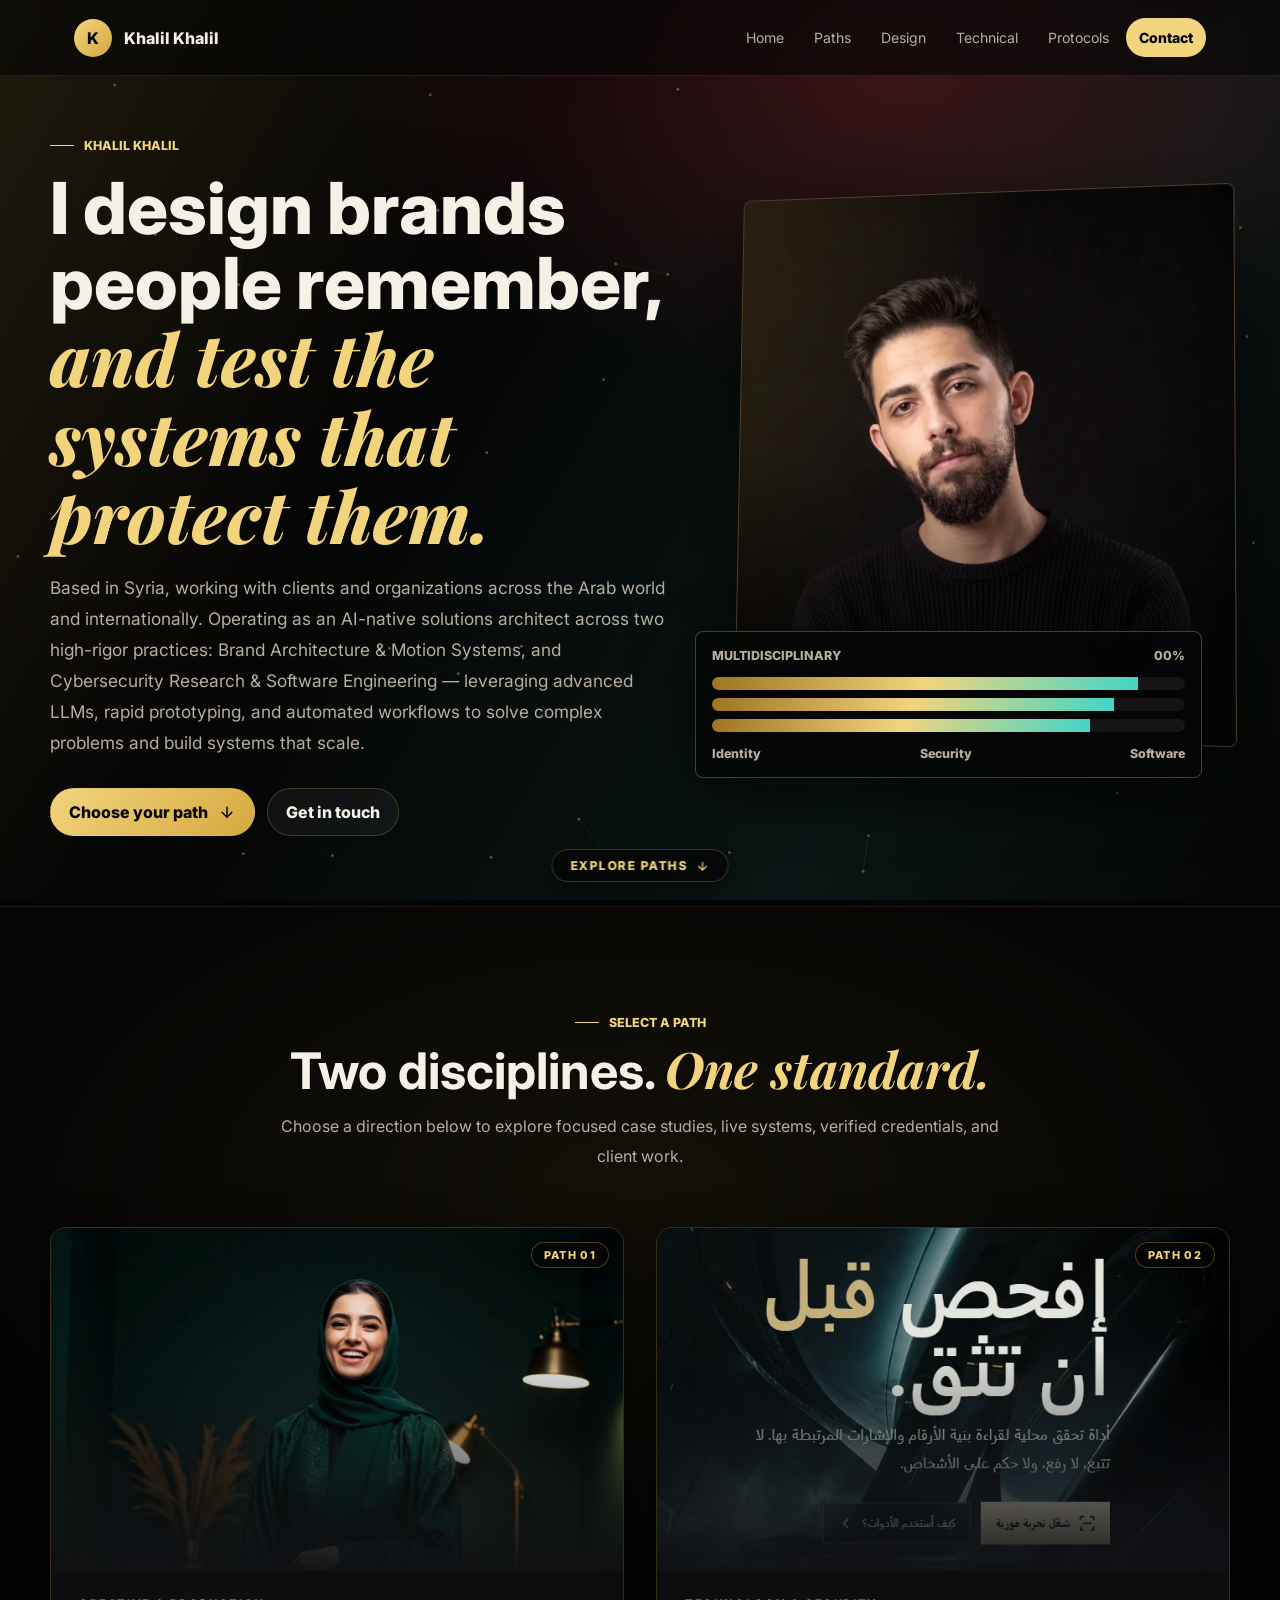
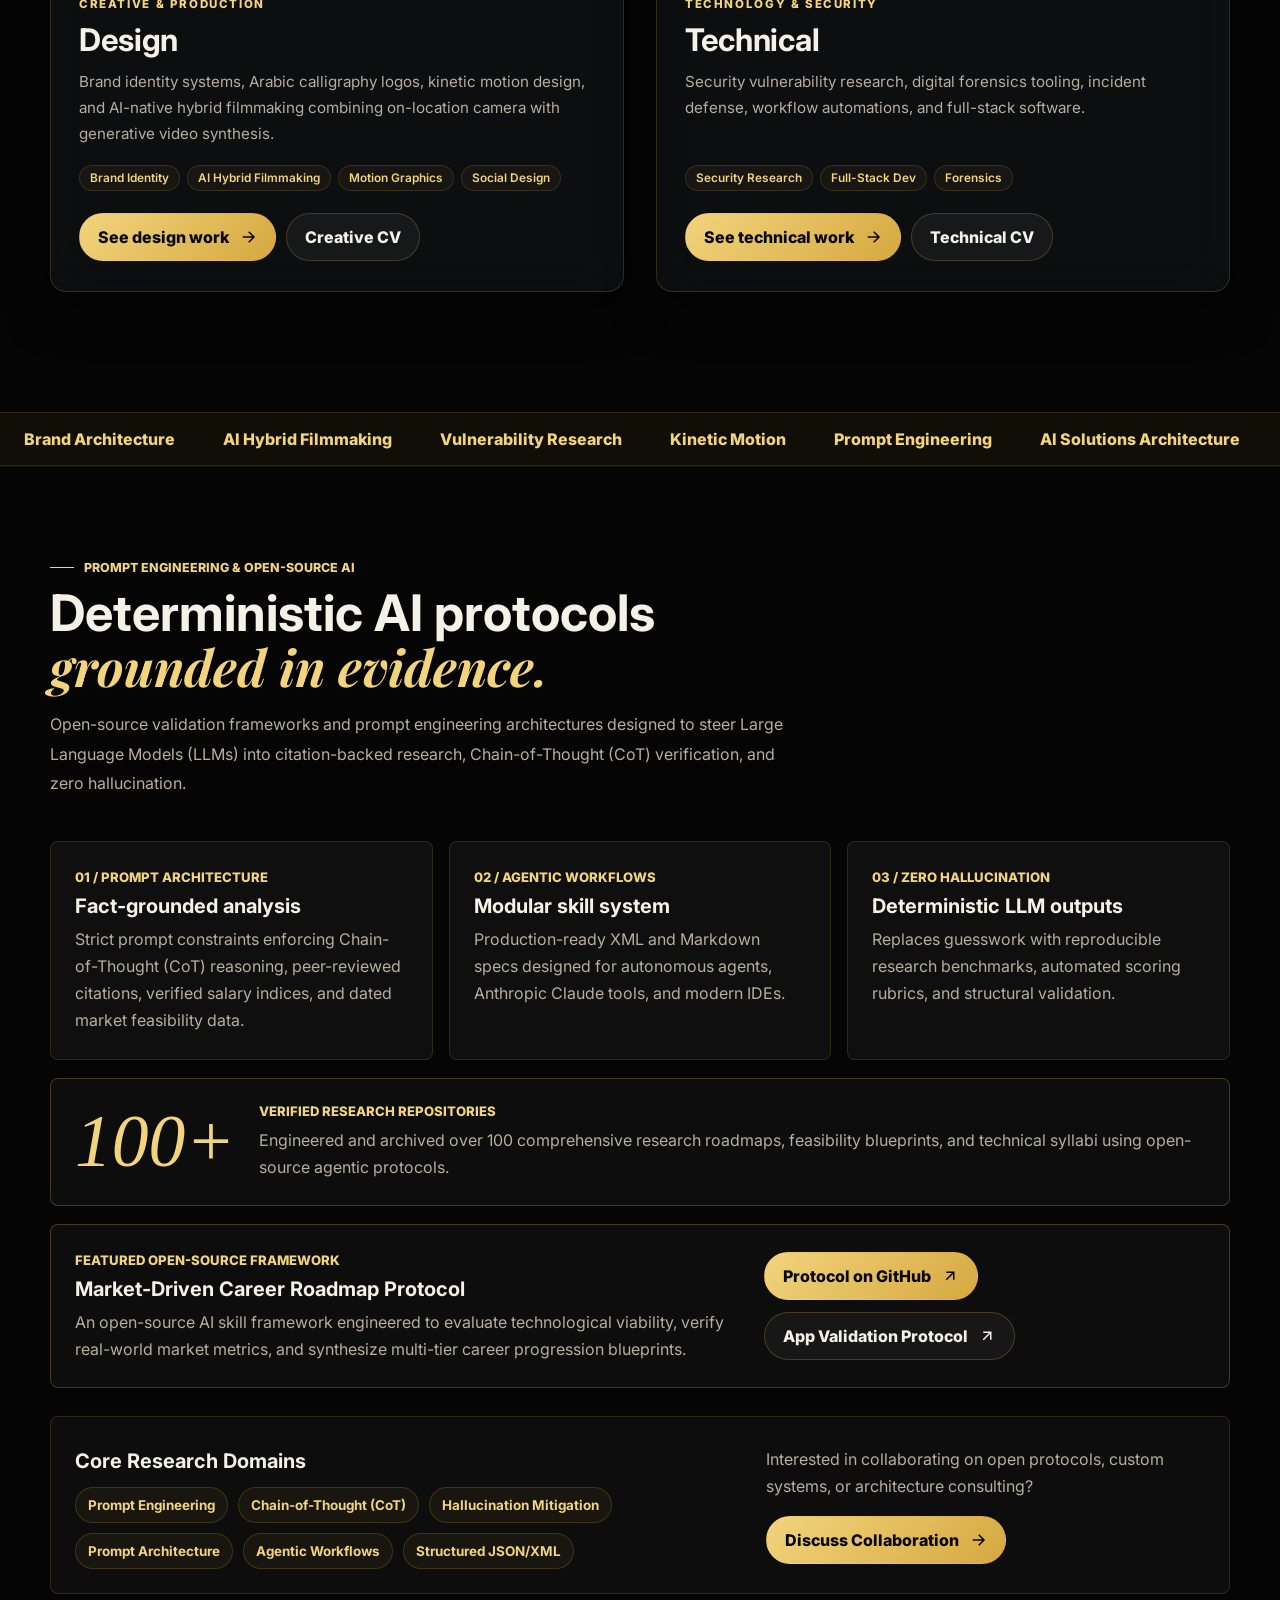
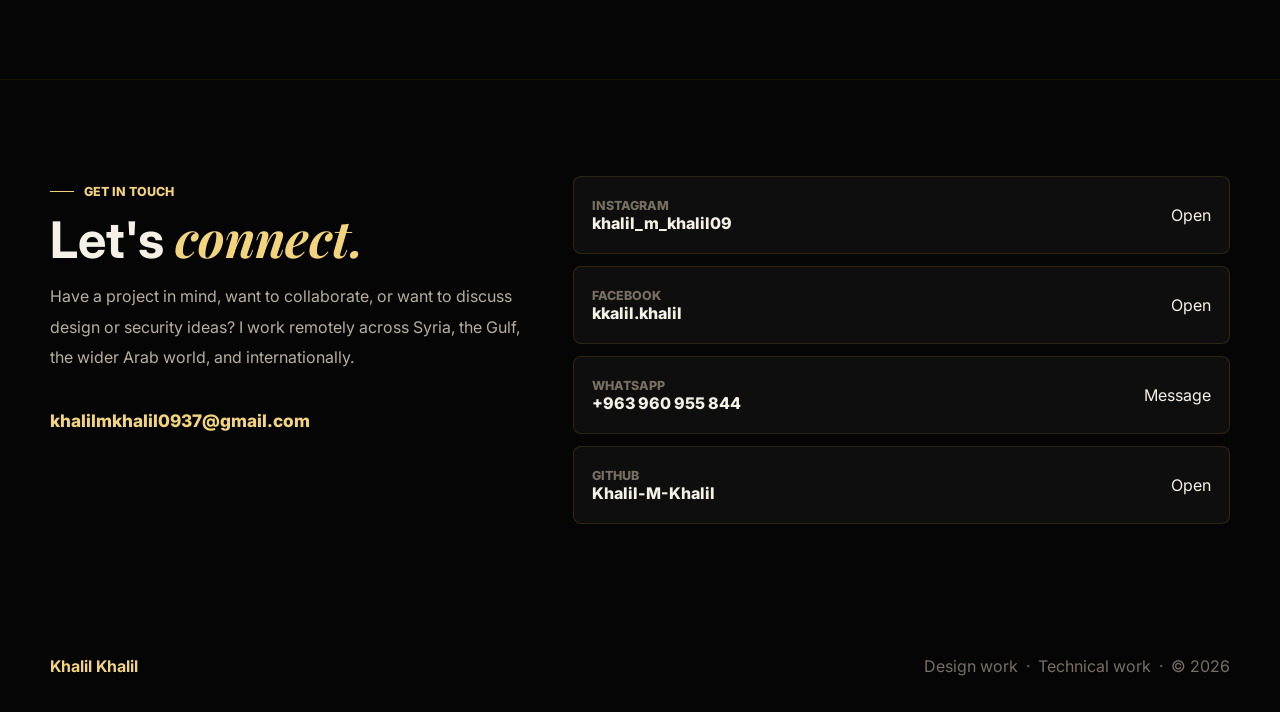
==== commit aeee7c03: "fix(film): switch Zanzibar reel to universal web MP4 and update AI Hybrid Filmmaker positioning" ====
--- a/index.html
+++ b/index.html
@@ -73,9 +73,10 @@
         <div class="landing-choice-body">
           <span class="card-number">CREATIVE &amp; PRODUCTION</span>
           <h3>Design</h3>
-          <p>Brand identity systems, Arabic calligraphy logos, kinetic motion design, and high-engagement social media creative direction.</p>
+          <p>Brand identity systems, Arabic calligraphy logos, kinetic motion design, and AI-native hybrid filmmaking combining on-location camera with generative video synthesis.</p>
           <div class="landing-choice-tags">
             <span class="tag">Brand Identity</span>
+            <span class="tag">AI Hybrid Filmmaking</span>
             <span class="tag">Motion Graphics</span>
             <span class="tag">Social Design</span>
           </div>
@@ -112,7 +113,7 @@
   </div></section>
 
   <div class="marquee" aria-hidden="true">
-    <div class="marquee-track"><span>Brand Architecture</span><span>Vulnerability Research</span><span>Kinetic Motion</span><span>Prompt Engineering</span><span>AI Solutions Architecture</span><span>Digital Forensics</span><span>Autonomous Agents</span><span>Full-Stack Engineering</span><span>Workflow Automation</span><span>Creative Direction</span><span>Threat Mitigation</span><span>Remotion Compositing</span><span>Brand Architecture</span><span>Vulnerability Research</span><span>Kinetic Motion</span><span>Prompt Engineering</span><span>AI Solutions Architecture</span><span>Digital Forensics</span><span>Autonomous Agents</span><span>Full-Stack Engineering</span><span>Workflow Automation</span><span>Creative Direction</span><span>Threat Mitigation</span><span>Remotion Compositing</span></div>
+    <div class="marquee-track"><span>Brand Architecture</span><span>AI Hybrid Filmmaking</span><span>Vulnerability Research</span><span>Kinetic Motion</span><span>Prompt Engineering</span><span>AI Solutions Architecture</span><span>Digital Forensics</span><span>Autonomous Agents</span><span>Full-Stack Engineering</span><span>Workflow Automation</span><span>Creative Direction</span><span>Threat Mitigation</span><span>Remotion Compositing</span><span>Brand Architecture</span><span>AI Hybrid Filmmaking</span><span>Vulnerability Research</span><span>Kinetic Motion</span><span>Prompt Engineering</span><span>AI Solutions Architecture</span><span>Digital Forensics</span><span>Autonomous Agents</span><span>Full-Stack Engineering</span><span>Workflow Automation</span><span>Creative Direction</span><span>Threat Mitigation</span><span>Remotion Compositing</span></div>
   </div>
 
   <section class="section landing-compact-section" id="protocols"><div class="container">
--- a/css/style.css
+++ b/css/style.css
@@ -2240,6 +2240,61 @@
   font-weight: 700 !important;
 }
 
+.film-card + .film-card {
+  margin-top: 48px;
+}
+
+.film-item-title {
+  font-size: 1.55rem;
+  font-weight: 700;
+  color: #fff;
+  margin: 0 0 14px;
+  line-height: 1.3;
+}
+
+.film-item-title .serif {
+  font-family: 'Lora', Georgia, serif;
+  font-style: italic;
+  font-weight: 400;
+  color: var(--gold-2);
+  margin-left: 8px;
+}
+
+.film-tag-completed {
+  background: rgba(46, 204, 113, 0.12) !important;
+  border-color: rgba(46, 204, 113, 0.38) !important;
+  color: #2ecc71 !important;
+  font-weight: 700 !important;
+}
+
+.film-rec-dot-live {
+  background: #2ecc71 !important;
+  box-shadow: 0 0 8px #2ecc71 !important;
+}
+
+.film-rec-label-live {
+  color: #2ecc71 !important;
+}
+
+.film-video-wrapper video {
+  width: 100%;
+  height: auto;
+  display: block;
+  background: #000;
+}
+
+.film-logline-gold {
+  border-left-color: var(--gold-2) !important;
+  background: linear-gradient(90deg, rgba(214, 168, 63, 0.08) 0%, rgba(255, 255, 255, 0.02) 100%) !important;
+  box-shadow: inset 1px 0 0 rgba(214, 168, 63, 0.35) !important;
+}
+
+.film-logline-tag-gold {
+  color: var(--gold-2) !important;
+  background: rgba(214, 168, 63, 0.14) !important;
+  border-color: rgba(214, 168, 63, 0.32) !important;
+}
+
 /* ==========================================================================
    Security Assessment & Consultation Section (Golden Unified Theme)
    ========================================================================== */
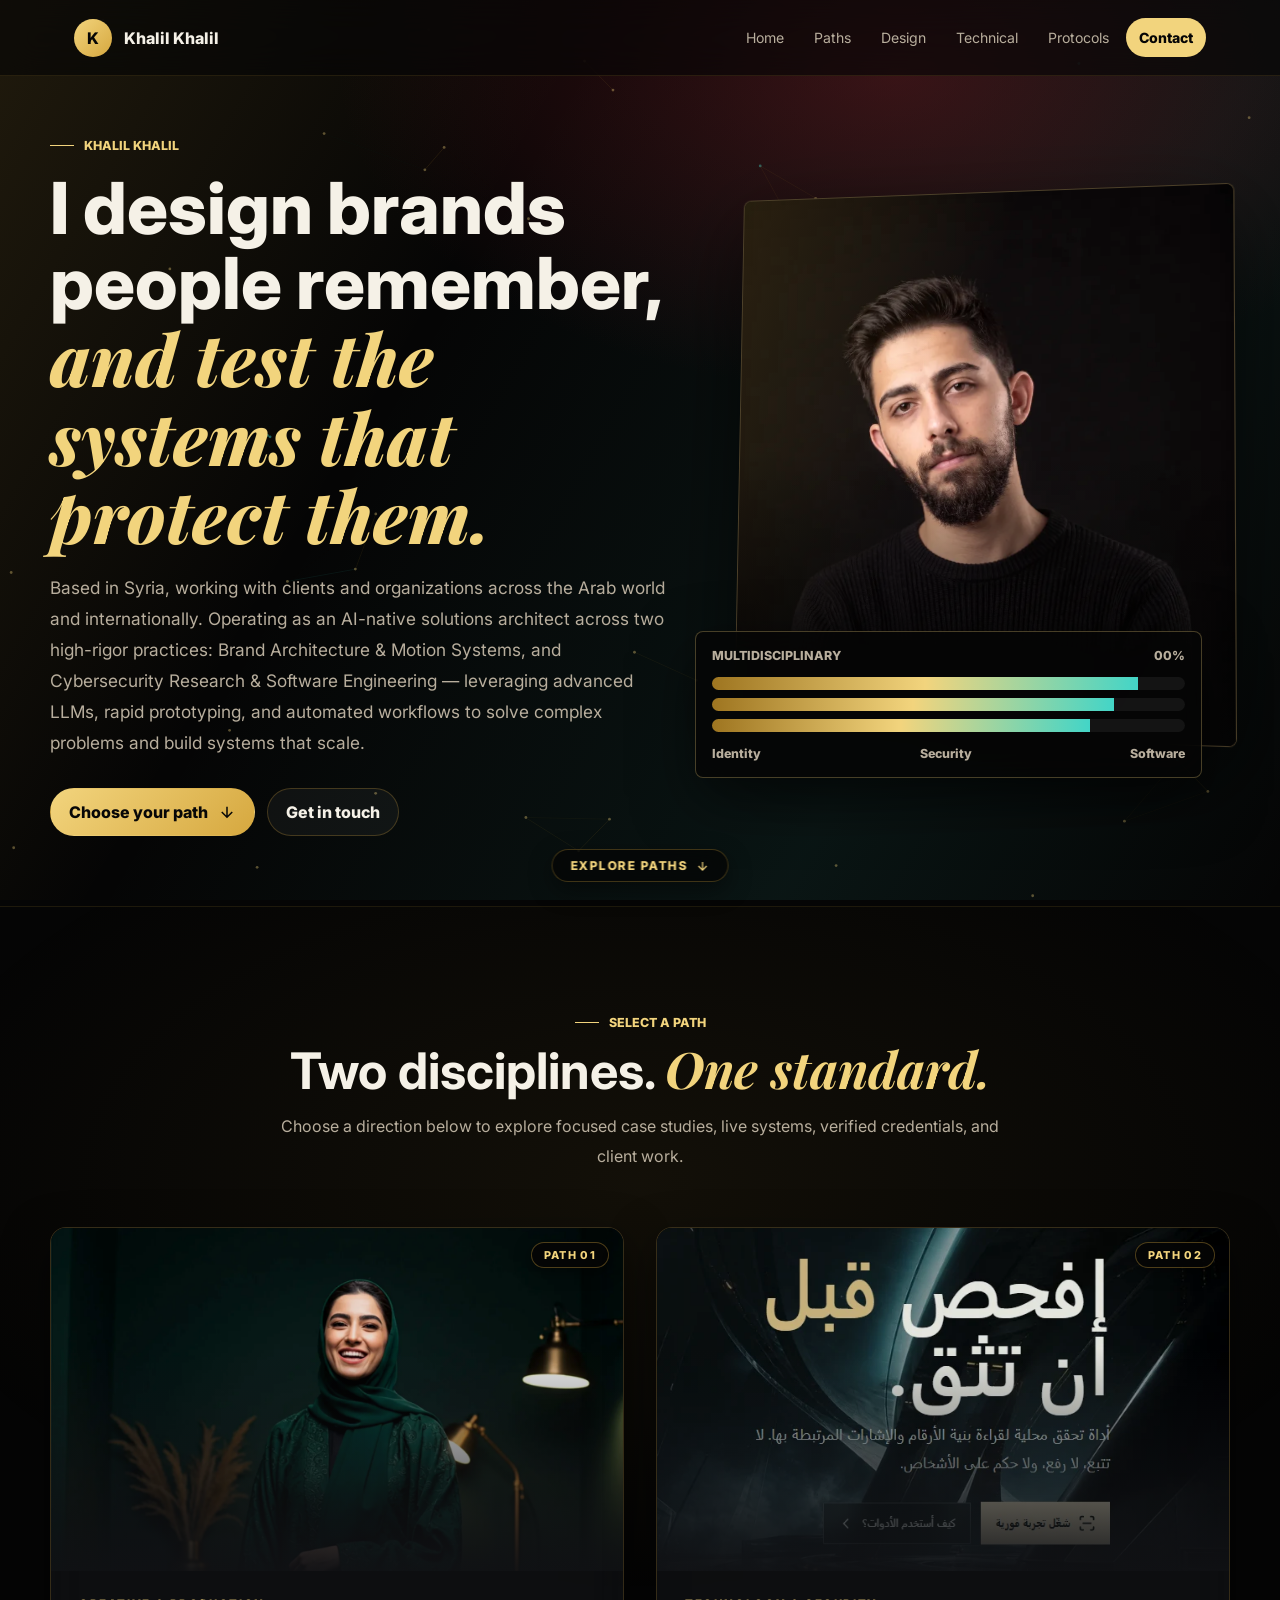
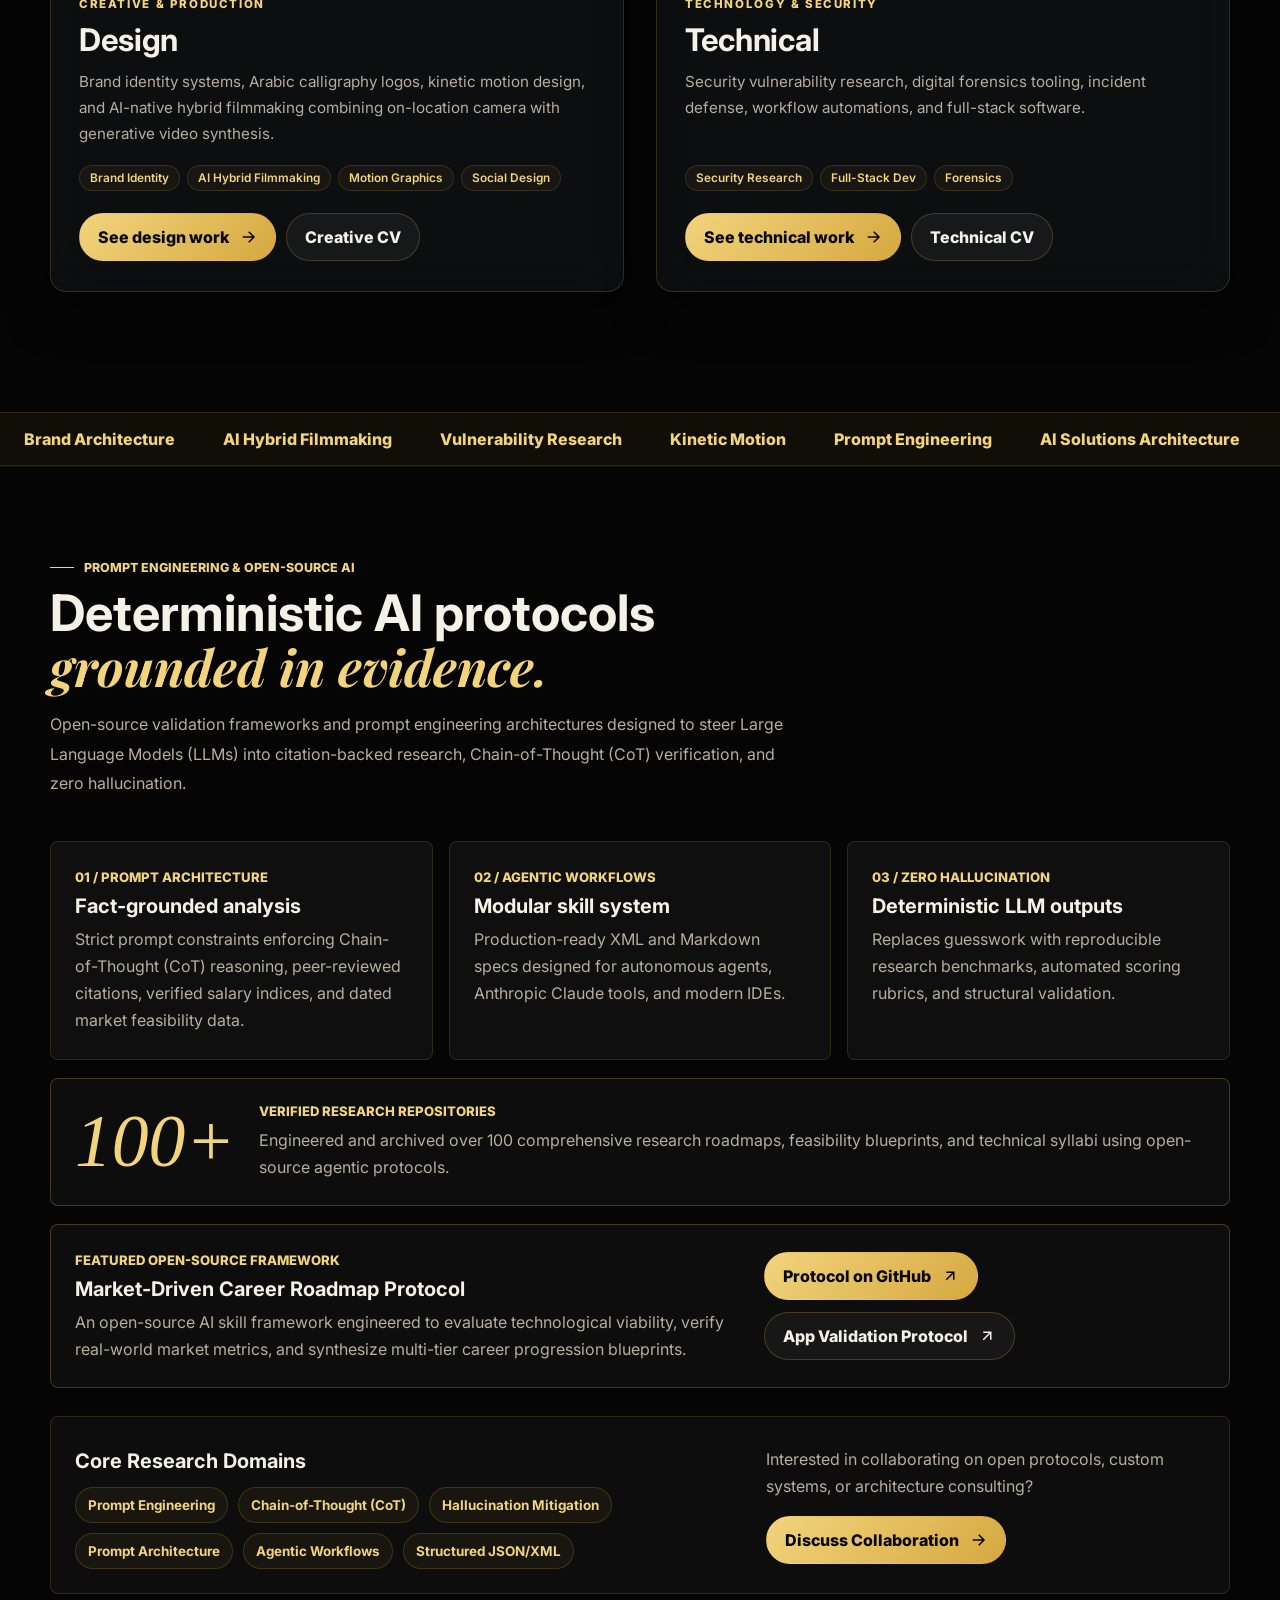
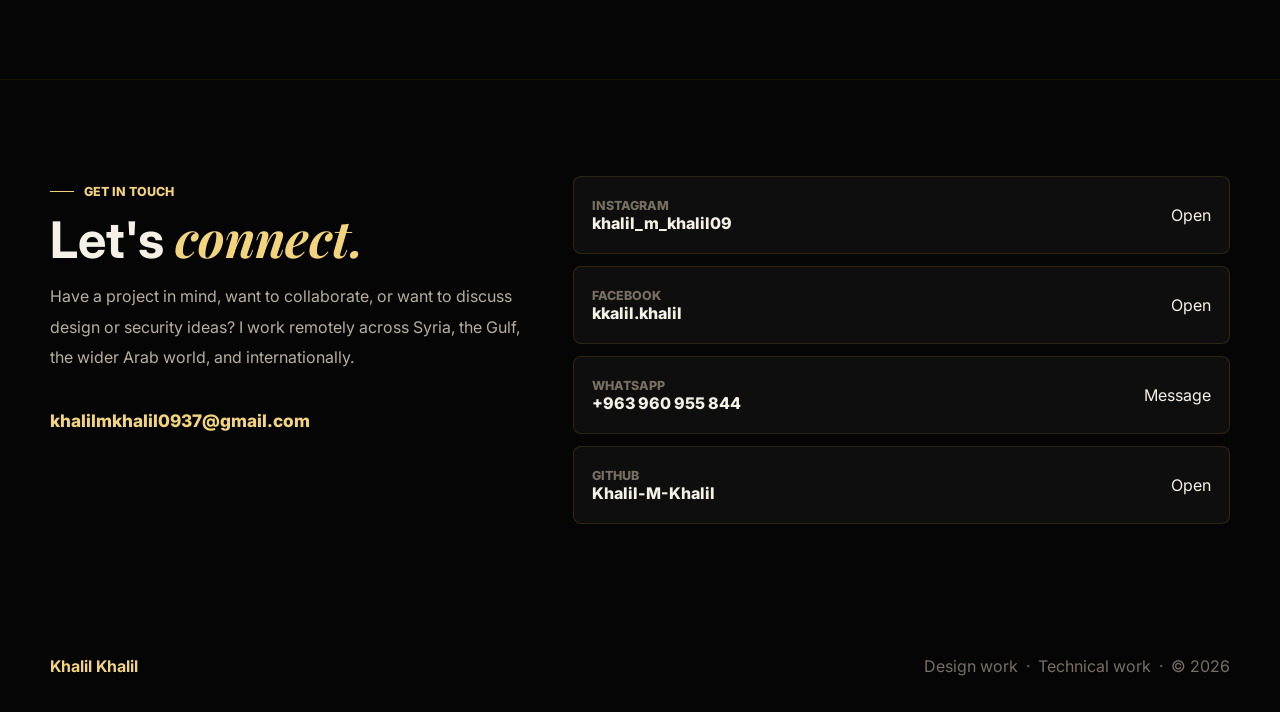
==== commit a9ed059f: "feat: add featured academic & language accreditation card for UoPeople CEFR B2+" ====
--- a/index.html
+++ b/index.html
@@ -9,7 +9,7 @@
 <link rel="preconnect" href="https://fonts.googleapis.com">
 <link rel="preconnect" href="https://fonts.gstatic.com" crossorigin>
 <link href="https://fonts.googleapis.com/css2?family=Inter:wght@400;500;600;700;800&family=Playfair+Display:ital,wght@0,700;1,700&display=swap" rel="stylesheet">
-<link rel="stylesheet" href="css/style.css?v=20261107a">
+<link rel="stylesheet" href="css/style.css?v=20261116b">
 </head>
 <body><canvas class="site-bg-canvas" id="bgCanvas" aria-hidden="true"></canvas>
 <div class="cursor" id="cursor"></div>
--- a/css/style.css
+++ b/css/style.css
@@ -878,12 +878,21 @@
 .certificate-preview{display:block;padding:12px;background:rgba(255,255,255,.05);border-bottom:1px solid rgba(214,168,63,.15)}
 .certificate-preview img{width:100%;height:auto;aspect-ratio:1.5;object-fit:contain;object-position:center;border-radius:4px;box-shadow:0 4px 16px rgba(0,0,0,.4)}
 .certificate-body{padding:20px 22px 22px}.certificate-body h3{font-size:1.35rem;margin:6px 0 8px}.certificate-body p{color:var(--muted);line-height:1.6;margin:0 0 14px}.certificate-body .card-link{position:static;display:inline-flex}
+.certificate-card-featured{grid-column:1/-1;display:grid;grid-template-columns:minmax(240px,320px) 1fr;align-items:center;border-color:rgba(214,168,63,.32);background:linear-gradient(135deg,rgba(255,255,255,.055) 0%,rgba(214,168,63,.045) 100%)}
+.certificate-card-featured .certificate-preview{border-bottom:none;border-right:1px solid rgba(214,168,63,.15);height:100%;display:flex;align-items:center;justify-content:center;padding:16px}
+.certificate-card-featured .certificate-preview img{aspect-ratio:auto;max-height:220px;width:100%;object-fit:contain}
+.certificate-card-featured .certificate-body{padding:24px 28px}
+.certificate-card-featured .cert-badge-academic{display:inline-flex;align-items:center;gap:6px;font-size:.72rem;font-weight:700;letter-spacing:.08em;text-transform:uppercase;color:var(--gold,#d6a83f);background:rgba(214,168,63,.12);border:1px solid rgba(214,168,63,.25);padding:3px 9px;border-radius:999px;margin-bottom:10px}
+.cert-card-actions{display:flex;align-items:center;flex-wrap:wrap;gap:18px;margin-top:14px}
+.cert-card-actions .card-link{position:static;display:inline-flex;align-items:center;gap:6px}
+.cert-card-actions .cert-verify-link{color:var(--muted);transition:color .2s ease}
+.cert-card-actions .cert-verify-link:hover{color:var(--gold,#d6a83f)}
 .certificates-archive{display:flex;justify-content:space-between;align-items:center;gap:20px;margin-top:18px;padding:20px 22px;border:1px solid rgba(214,168,63,.17);border-radius:var(--radius);background:rgba(255,255,255,.035)}
 .certificates-archive p{color:var(--muted);line-height:1.6;margin:0}
 .tech-intro{padding-bottom:0}.tech-intro .section-head{margin-bottom:22px}
 @media(max-width:1100px){.process-grid.p4{grid-template-columns:repeat(2,minmax(0,1fr))}.stat-grid{grid-template-columns:repeat(2,minmax(0,1fr))}}
 @media(max-width:980px){.case,.case:nth-child(even){grid-template-columns:1fr}.case:nth-child(even) .case-media{order:0}.svc-main{grid-template-columns:1fr}}
-@media(max-width:660px){.process-grid.p4,.stat-grid,.certificate-grid{grid-template-columns:1fr}.case-media.duo{grid-template-columns:1fr 1fr}.certificates-archive{align-items:flex-start;flex-direction:column}}
+@media(max-width:660px){.process-grid.p4,.stat-grid,.certificate-grid{grid-template-columns:1fr}.case-media.duo{grid-template-columns:1fr 1fr}.certificates-archive{align-items:flex-start;flex-direction:column}.certificate-card-featured{grid-template-columns:1fr}.certificate-card-featured .certificate-preview{border-right:none;border-bottom:1px solid rgba(214,168,63,.15);padding:14px}.certificate-card-featured .certificate-body{padding:20px}}
 /* ===== V4 ===== */
 .quiet{display:inline-block;margin-top:18px;color:var(--muted);font-size:.92rem;border-bottom:1px solid rgba(214,168,63,.35);padding-bottom:2px}.quiet:hover{color:var(--gold-2)}
 .paths{display:grid;grid-template-columns:1fr 1fr;gap:16px}
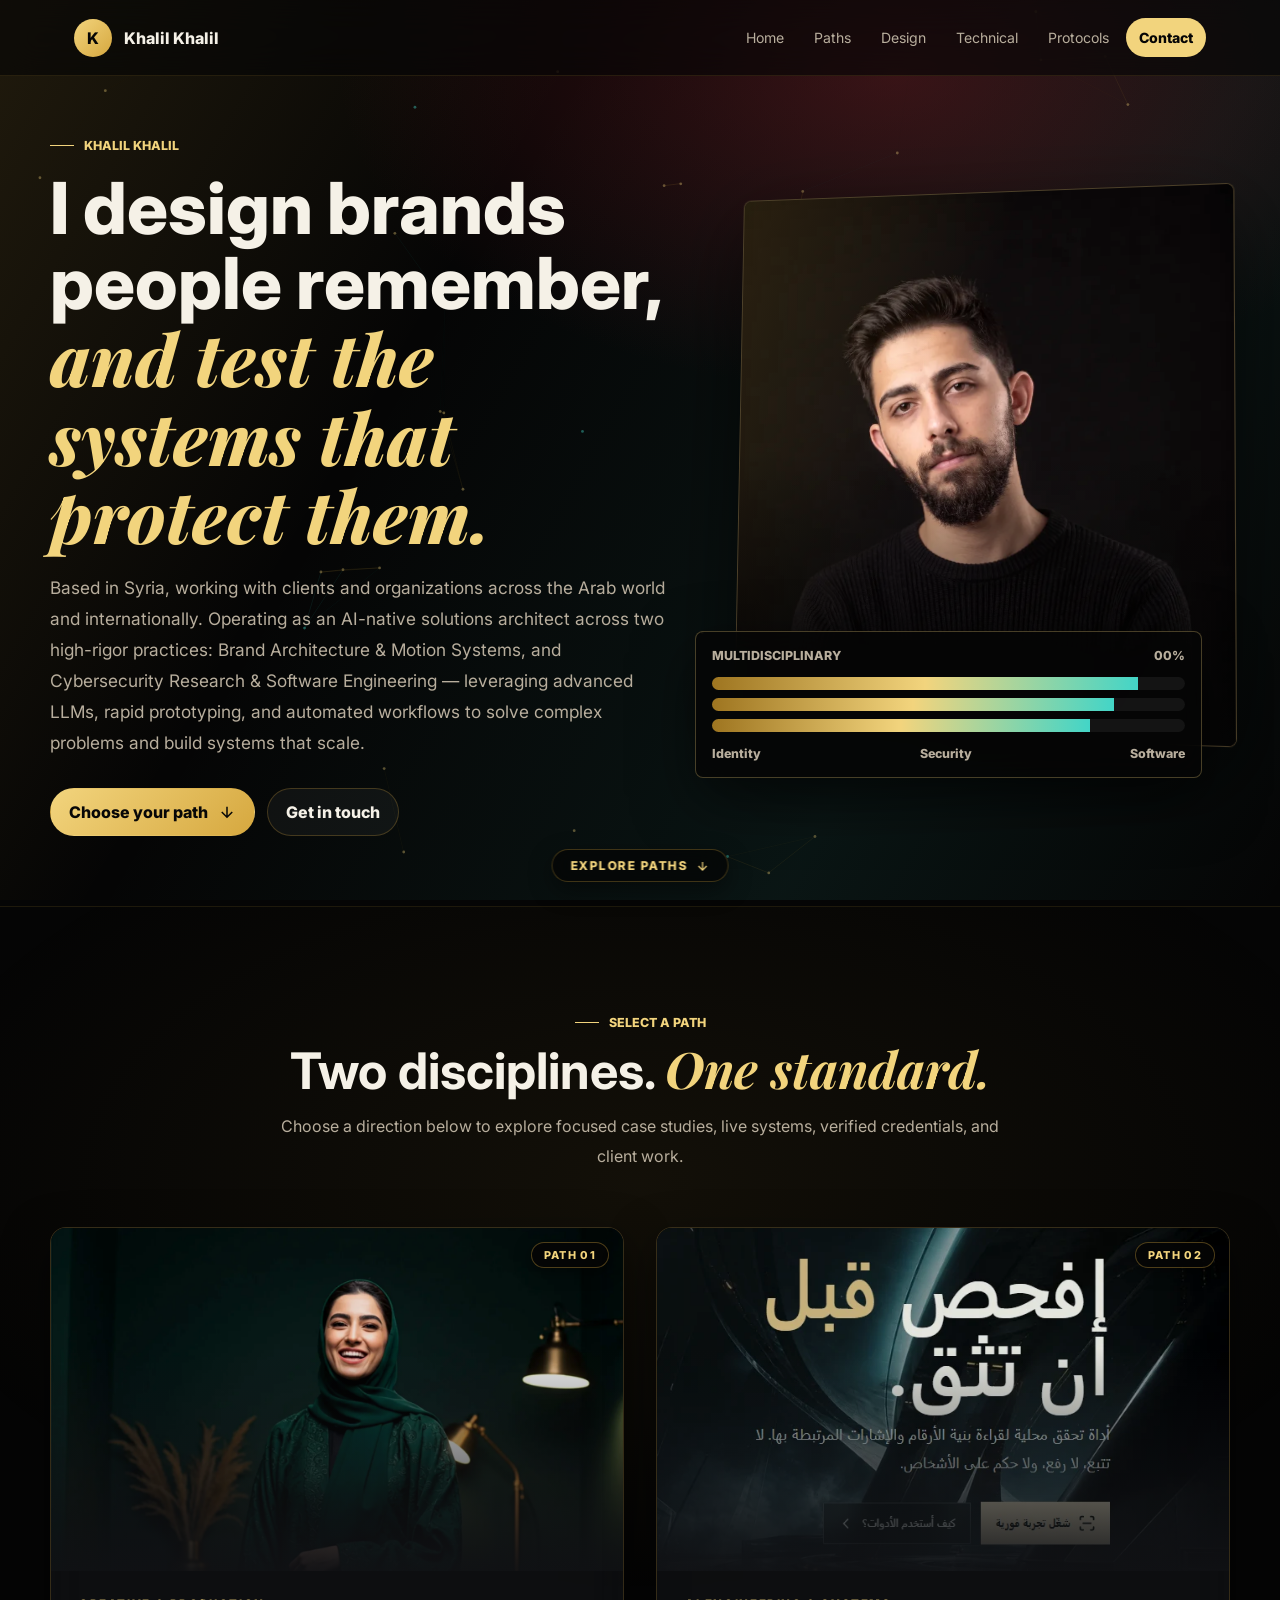
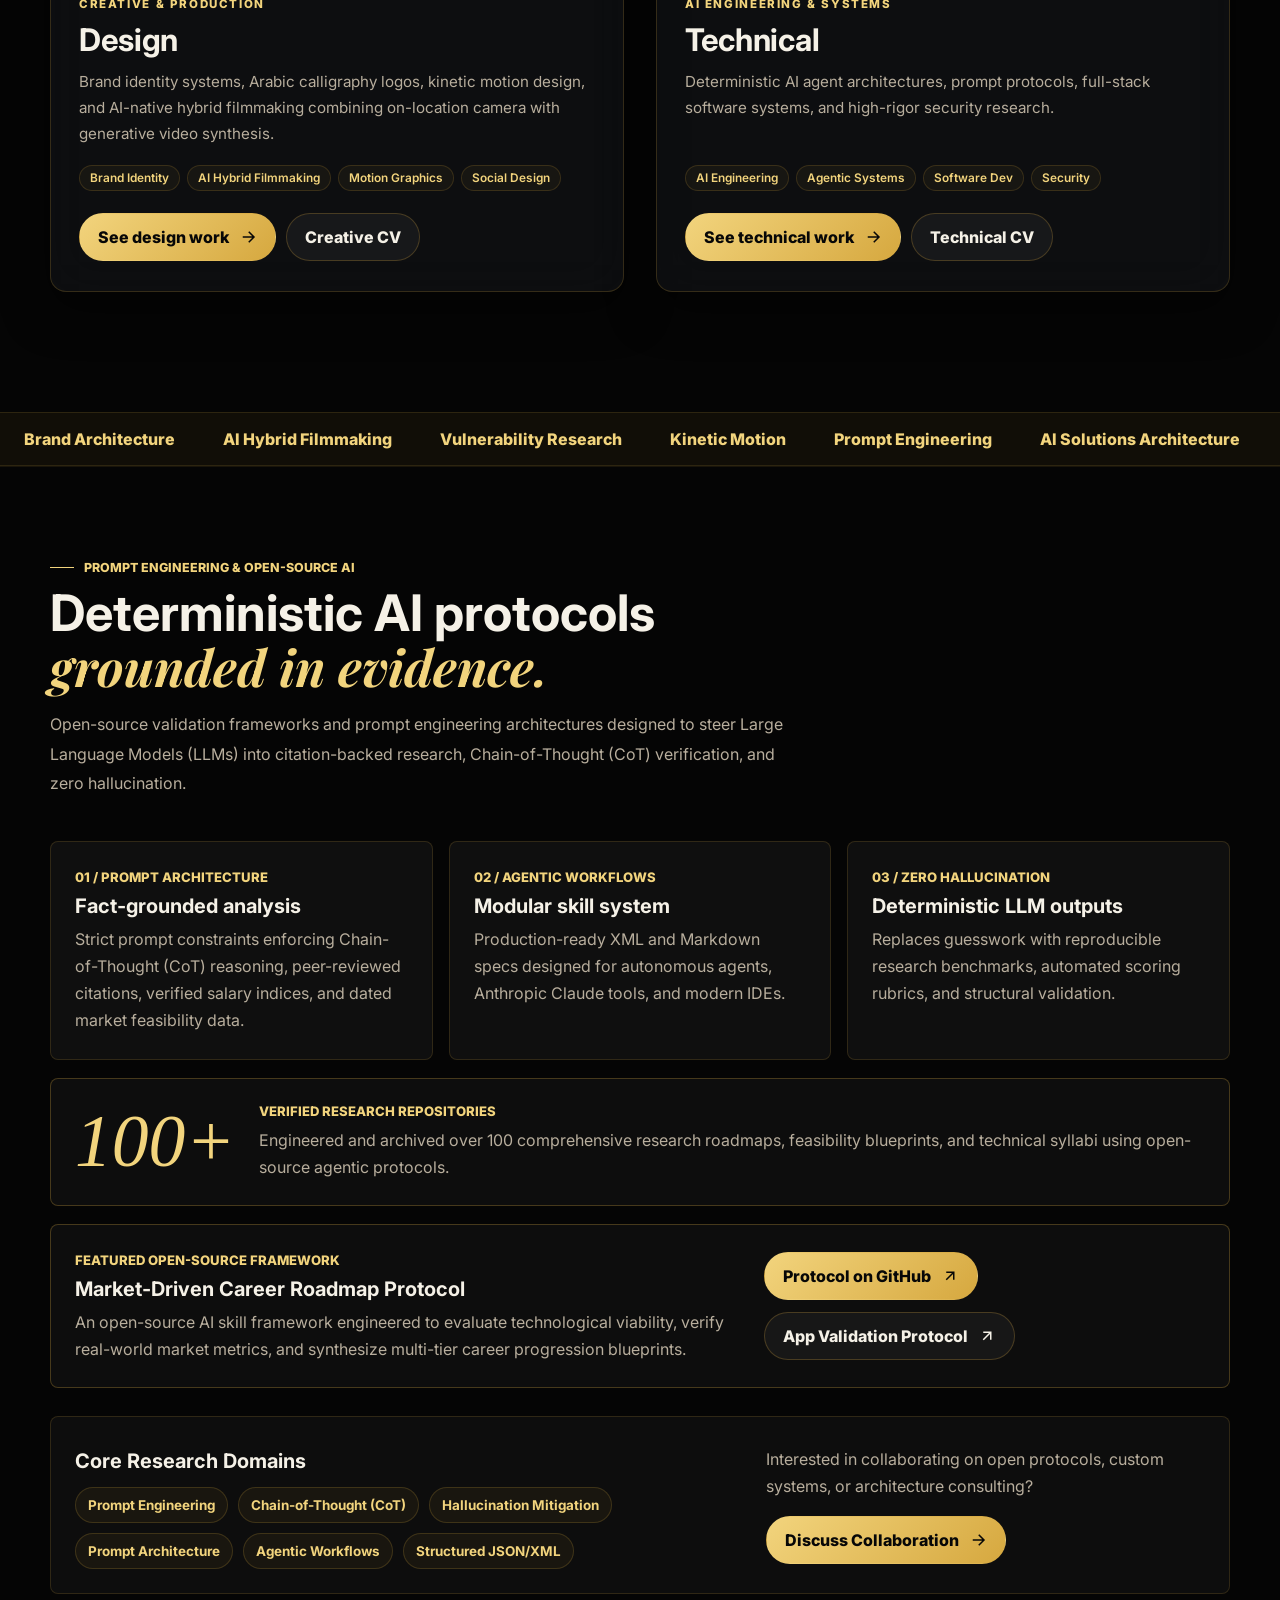
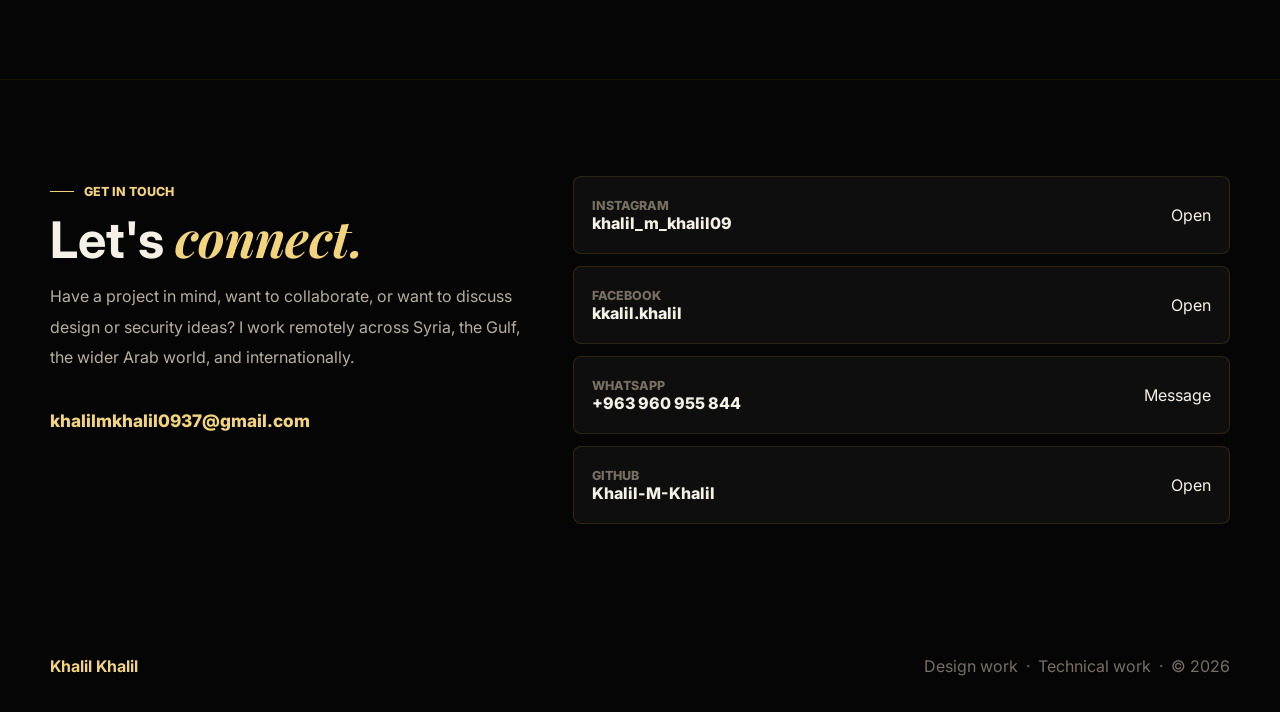
==== commit b7757dfd: "feat: position technical track as AI Engineering and highlight social media & security expertise" ====
--- a/index.html
+++ b/index.html
@@ -95,13 +95,14 @@
           <div class="landing-media-overlay"></div>
         </div>
         <div class="landing-choice-body">
-          <span class="card-number">TECHNOLOGY &amp; SECURITY</span>
+          <span class="card-number">AI ENGINEERING &amp; SYSTEMS</span>
           <h3>Technical</h3>
-          <p>Security vulnerability research, digital forensics tooling, incident defense, workflow automations, and full-stack software.</p>
+          <p>Deterministic AI agent architectures, prompt protocols, full-stack software systems, and high-rigor security research.</p>
           <div class="landing-choice-tags">
-            <span class="tag">Security Research</span>
-            <span class="tag">Full-Stack Dev</span>
-            <span class="tag">Forensics</span>
+            <span class="tag">AI Engineering</span>
+            <span class="tag">Agentic Systems</span>
+            <span class="tag">Software Dev</span>
+            <span class="tag">Security</span>
           </div>
           <div class="path-actions">
             <a class="btn btn-primary" href="technical.html">See technical work <svg viewBox="0 0 24 24" fill="none" stroke="currentColor" stroke-width="2"><path d="M5 12h14M13 5l7 7-7 7"/></svg></a>
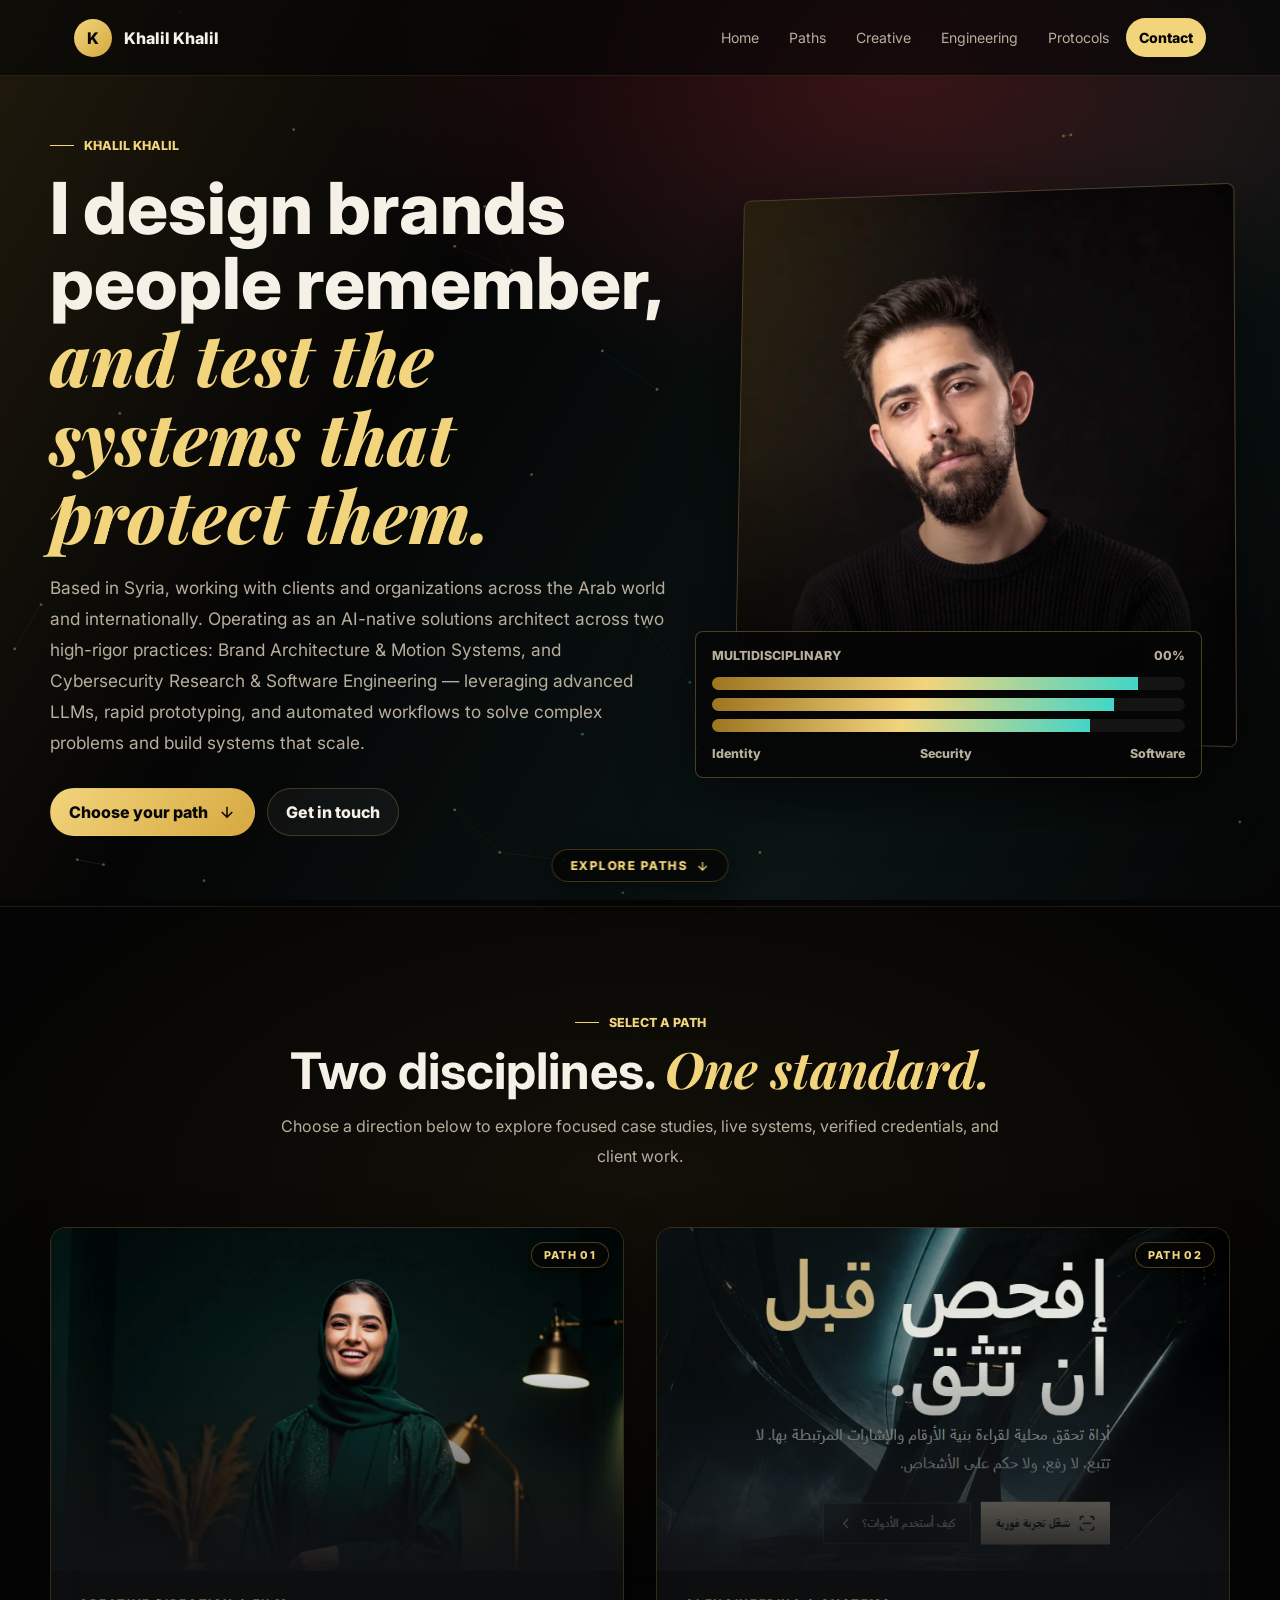
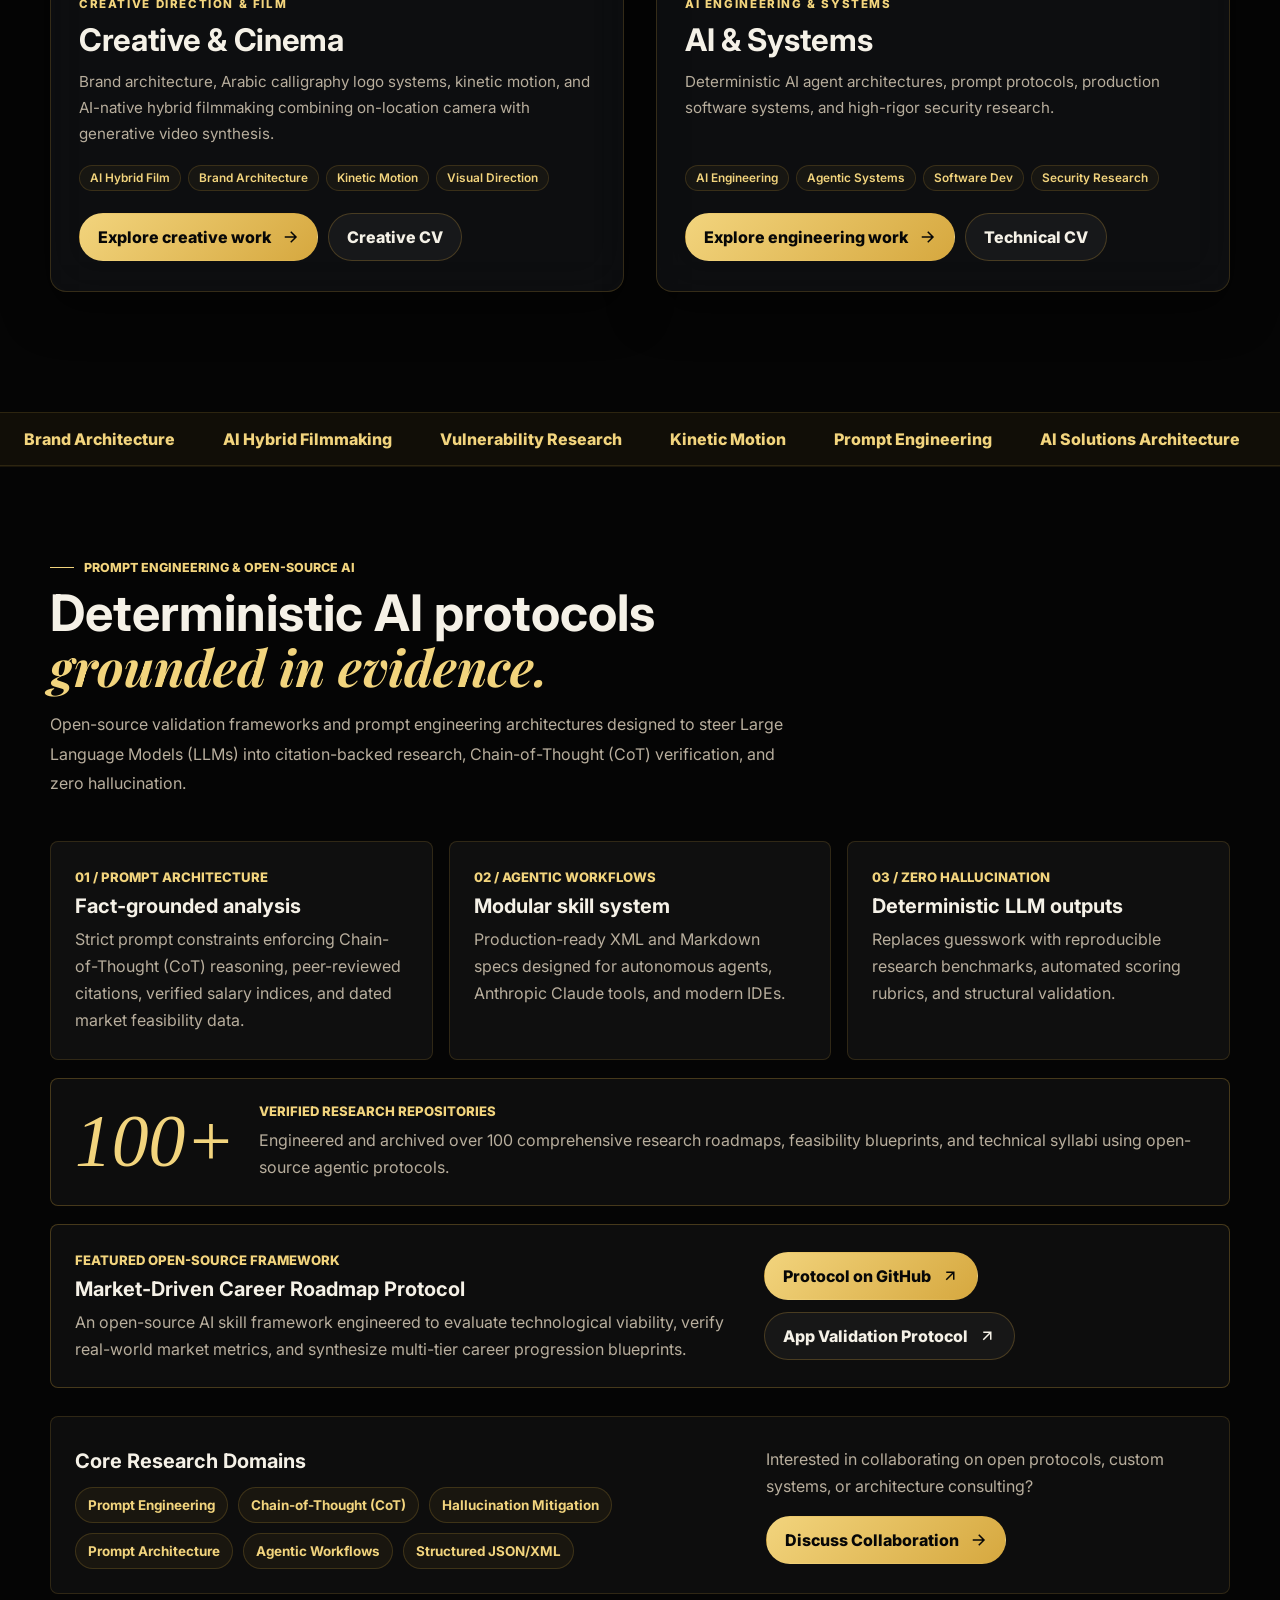
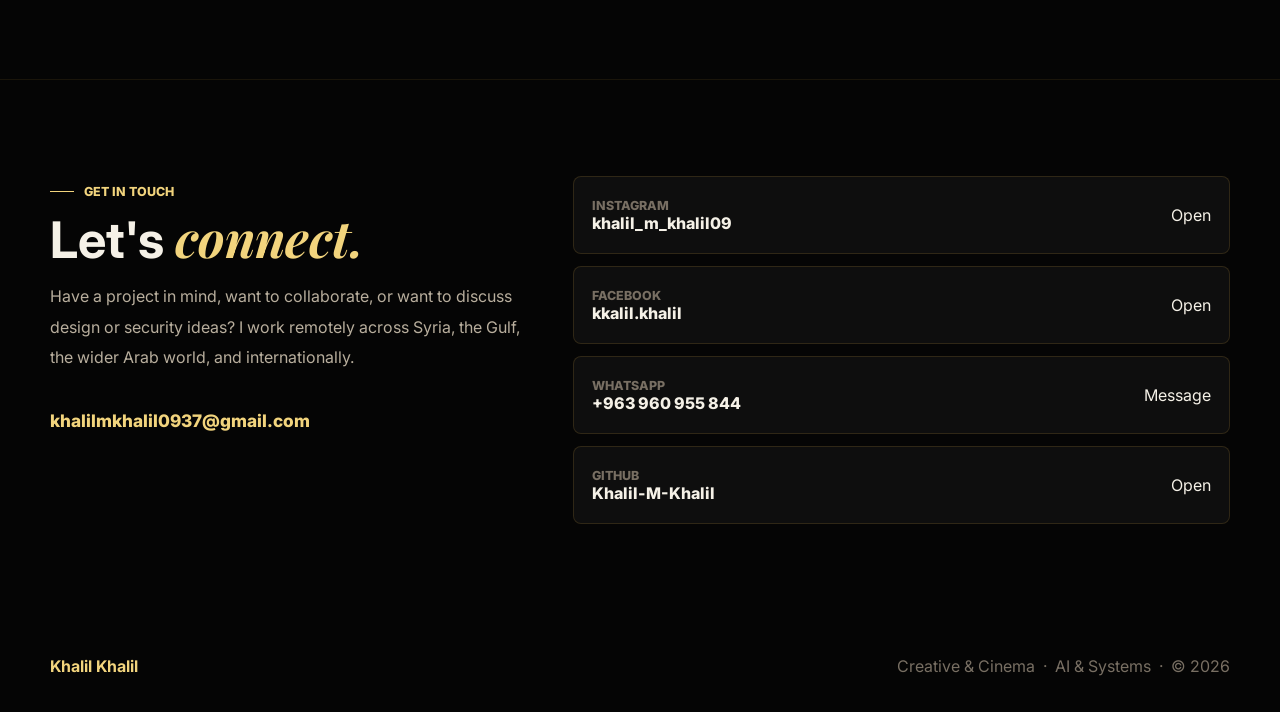
==== commit 76aeb1bf: "Elevate track terminology to Creative & Cinema and AI & Systems" ====
--- a/index.html
+++ b/index.html
@@ -19,7 +19,7 @@
 <nav class="nav"><div class="nav-inner">
     <a class="brand" href="index.html" aria-label="Khalil Khalil home"><span class="brand-mark">K</span><span>Khalil Khalil</span></a>
     <button class="menu-btn" id="menuBtn" aria-label="Open menu" aria-controls="navLinks" aria-expanded="false"><svg viewBox="0 0 24 24" width="19" height="19" fill="none" stroke="currentColor" stroke-width="2"><path d="M4 7h16M4 12h16M4 17h16"/></svg></button>
-    <div class="nav-links" id="navLinks"><a href="index.html">Home</a><a href="#paths">Paths</a><a href="design.html">Design</a><a href="technical.html">Technical</a><a href="#protocols">Protocols</a><a class="nav-action" href="#contact">Contact</a></div></div></nav>
+    <div class="nav-links" id="navLinks"><a href="index.html">Home</a><a href="#paths">Paths</a><a href="design.html">Creative</a><a href="technical.html">Engineering</a><a href="#protocols">Protocols</a><a class="nav-action" href="#contact">Contact</a></div></div></nav>
 <main>
   <section class="hero landing-hero" id="home"><div class="container">
     <div class="hero-grid landing-hero-grid">
@@ -71,17 +71,17 @@
           <div class="landing-media-overlay"></div>
         </div>
         <div class="landing-choice-body">
-          <span class="card-number">CREATIVE &amp; PRODUCTION</span>
-          <h3>Design</h3>
-          <p>Brand identity systems, Arabic calligraphy logos, kinetic motion design, and AI-native hybrid filmmaking combining on-location camera with generative video synthesis.</p>
+          <span class="card-number">CREATIVE DIRECTION &amp; FILM</span>
+          <h3>Creative &amp; Cinema</h3>
+          <p>Brand architecture, Arabic calligraphy logo systems, kinetic motion, and AI-native hybrid filmmaking combining on-location camera with generative video synthesis.</p>
           <div class="landing-choice-tags">
-            <span class="tag">Brand Identity</span>
-            <span class="tag">AI Hybrid Filmmaking</span>
-            <span class="tag">Motion Graphics</span>
-            <span class="tag">Social Design</span>
+            <span class="tag">AI Hybrid Film</span>
+            <span class="tag">Brand Architecture</span>
+            <span class="tag">Kinetic Motion</span>
+            <span class="tag">Visual Direction</span>
           </div>
           <div class="path-actions">
-            <a class="btn btn-primary" href="design.html">See design work <svg viewBox="0 0 24 24" fill="none" stroke="currentColor" stroke-width="2"><path d="M5 12h14M13 5l7 7-7 7"/></svg></a>
+            <a class="btn btn-primary" href="design.html">Explore creative work <svg viewBox="0 0 24 24" fill="none" stroke="currentColor" stroke-width="2"><path d="M5 12h14M13 5l7 7-7 7"/></svg></a>
             <a class="btn" href="assets/Khalil_Khalil_CV_Creative.pdf" target="_blank" rel="noopener">Creative CV</a>
           </div>
         </div>
@@ -96,16 +96,16 @@
         </div>
         <div class="landing-choice-body">
           <span class="card-number">AI ENGINEERING &amp; SYSTEMS</span>
-          <h3>Technical</h3>
-          <p>Deterministic AI agent architectures, prompt protocols, full-stack software systems, and high-rigor security research.</p>
+          <h3>AI &amp; Systems</h3>
+          <p>Deterministic AI agent architectures, prompt protocols, production software systems, and high-rigor security research.</p>
           <div class="landing-choice-tags">
             <span class="tag">AI Engineering</span>
             <span class="tag">Agentic Systems</span>
             <span class="tag">Software Dev</span>
-            <span class="tag">Security</span>
+            <span class="tag">Security Research</span>
           </div>
           <div class="path-actions">
-            <a class="btn btn-primary" href="technical.html">See technical work <svg viewBox="0 0 24 24" fill="none" stroke="currentColor" stroke-width="2"><path d="M5 12h14M13 5l7 7-7 7"/></svg></a>
+            <a class="btn btn-primary" href="technical.html">Explore engineering work <svg viewBox="0 0 24 24" fill="none" stroke="currentColor" stroke-width="2"><path d="M5 12h14M13 5l7 7-7 7"/></svg></a>
             <a class="btn" href="assets/Khalil_Khalil_CV_Technical.pdf" target="_blank" rel="noopener">Technical CV</a>
           </div>
         </div>
@@ -155,7 +155,7 @@
     </div>
   </section>
 </main>
-<footer><div class="container footer-inner"><b>Khalil Khalil</b><span><a href="design.html">Design work</a> &nbsp;·&nbsp; <a href="technical.html">Technical work</a> &nbsp;·&nbsp; © 2026</span></div></footer>
+<footer><div class="container footer-inner"><b>Khalil Khalil</b><span><a href="design.html">Creative &amp; Cinema</a> &nbsp;·&nbsp; <a href="technical.html">AI &amp; Systems</a> &nbsp;·&nbsp; © 2026</span></div></footer>
 <script src="js/main.js"></script>
 </body>
 </html>
--- a/css/style.css
+++ b/css/style.css
@@ -2253,6 +2253,30 @@
   margin-top: 48px;
 }
 
+.film-card-widescreen .film-grid {
+  grid-template-columns: 440px 1fr;
+  gap: 36px;
+}
+
+@media (max-width: 1120px) {
+  .film-card-widescreen .film-grid {
+    grid-template-columns: 380px 1fr;
+  }
+}
+
+@media (max-width: 980px) {
+  .film-card-widescreen .film-grid {
+    grid-template-columns: 1fr;
+    gap: 24px;
+  }
+  .film-card-widescreen .film-poster-card {
+    max-width: 100%;
+  }
+  .film-card-widescreen .film-book-preview {
+    max-width: 100%;
+  }
+}
+
 .film-item-title {
   font-size: 1.55rem;
   font-weight: 700;
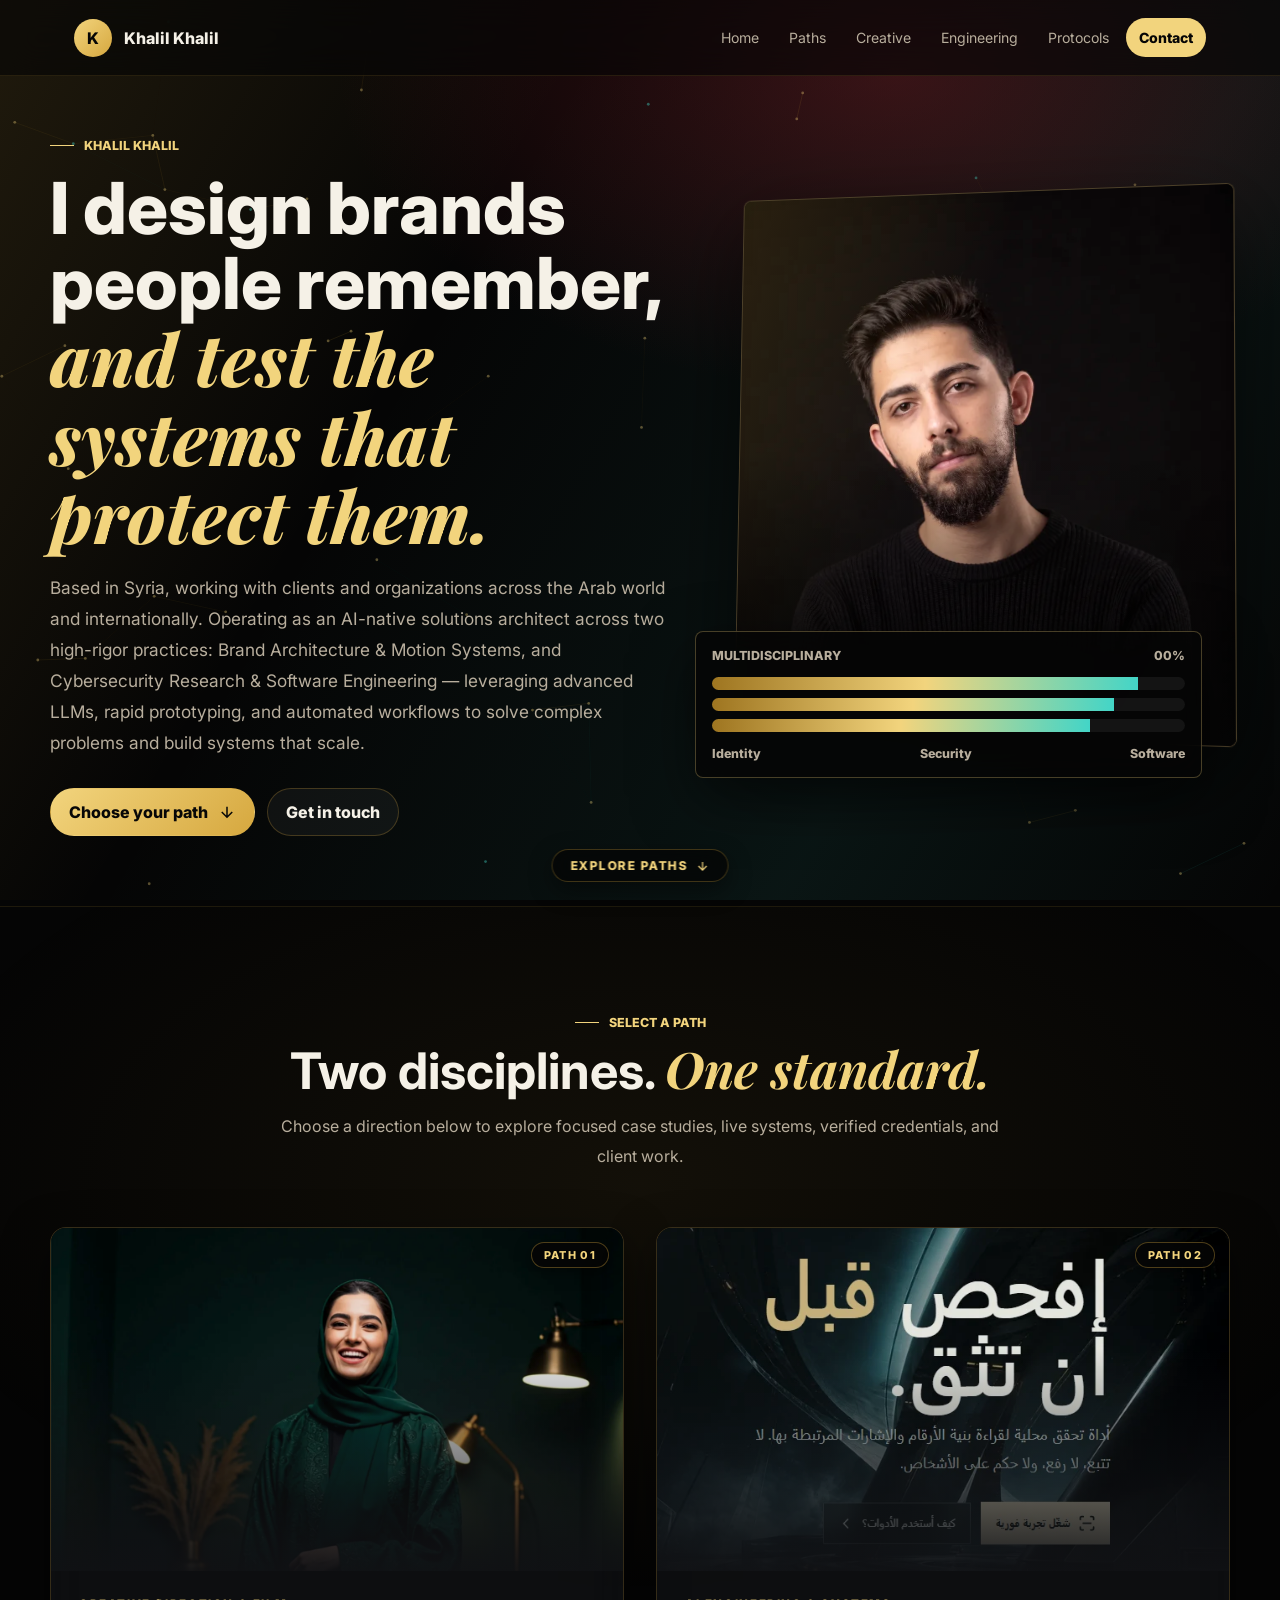
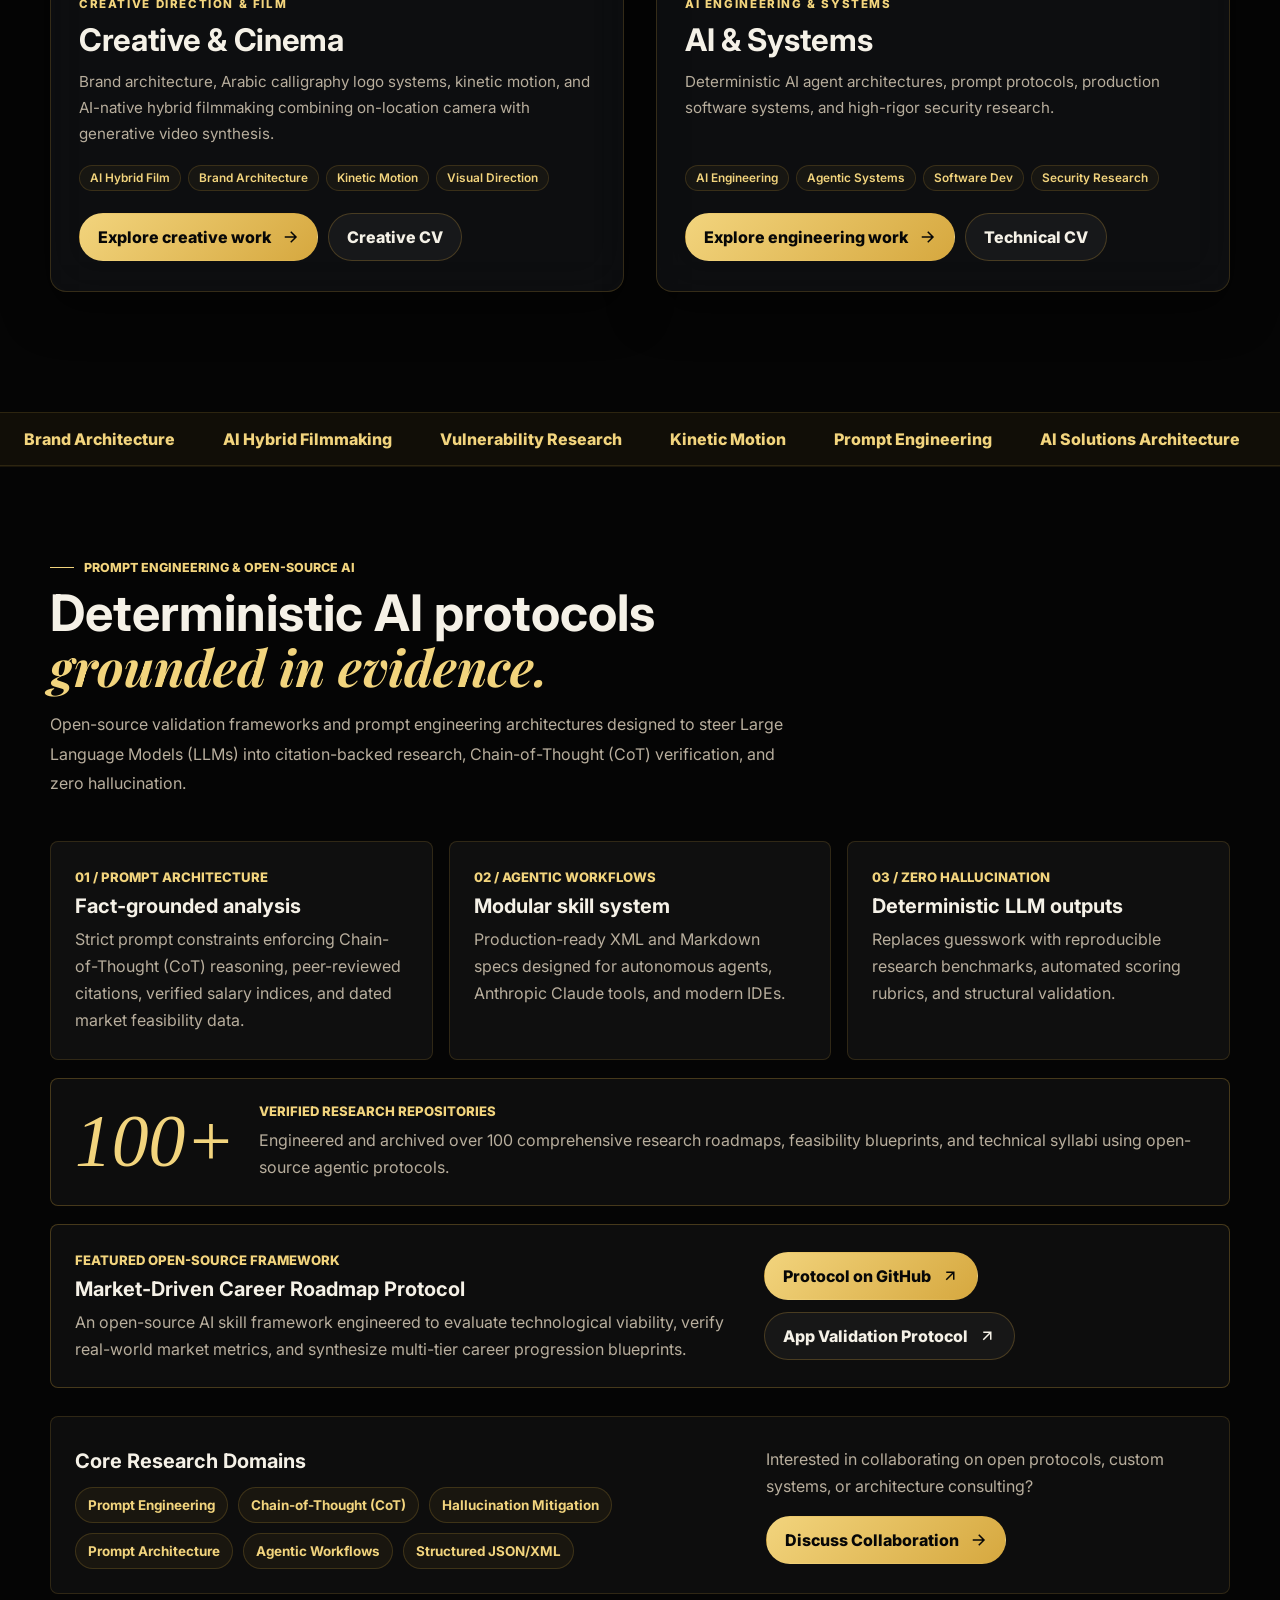
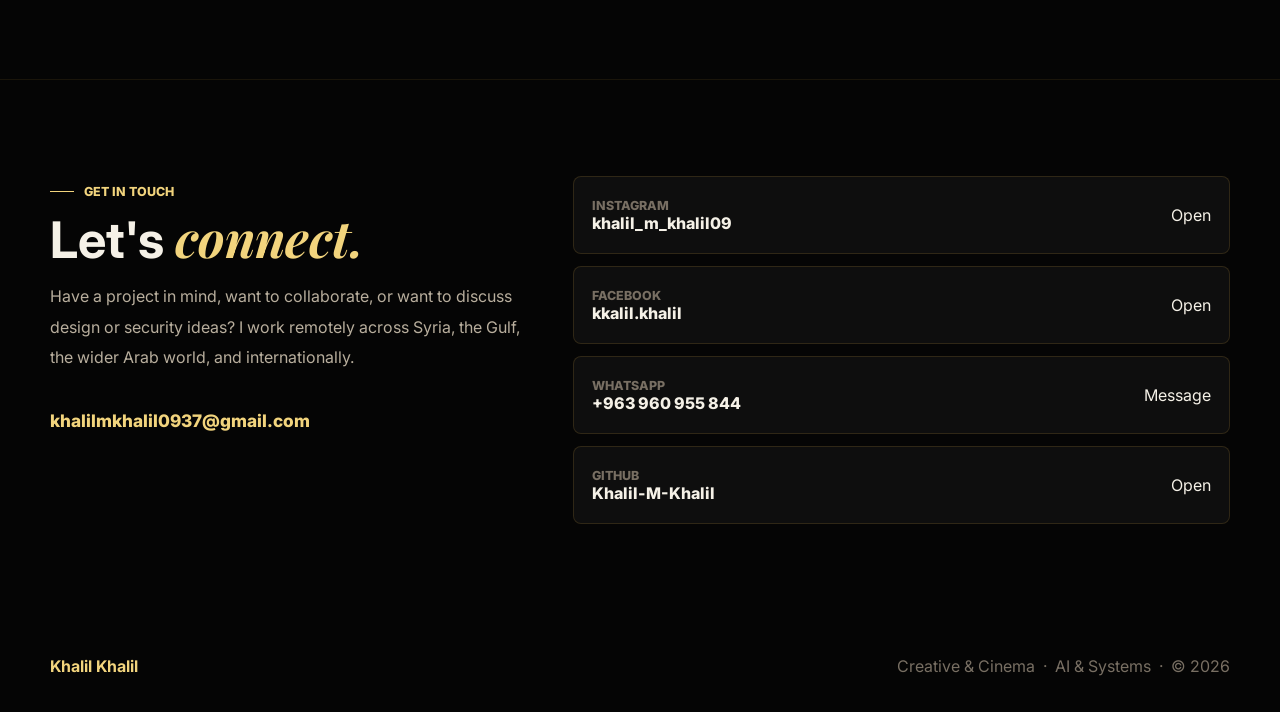
==== commit bd6e4eb9: "Fix project spacing layout, replace studio grid with flex column gap and golden dividers, bump css v" ====
--- a/index.html
+++ b/index.html
@@ -9,7 +9,7 @@
 <link rel="preconnect" href="https://fonts.googleapis.com">
 <link rel="preconnect" href="https://fonts.gstatic.com" crossorigin>
 <link href="https://fonts.googleapis.com/css2?family=Inter:wght@400;500;600;700;800&family=Playfair+Display:ital,wght@0,700;1,700&display=swap" rel="stylesheet">
-<link rel="stylesheet" href="css/style.css?v=20261116b">
+<link rel="stylesheet" href="css/style.css?v=20261119_spacing_v3">
 </head>
 <body><canvas class="site-bg-canvas" id="bgCanvas" aria-hidden="true"></canvas>
 <div class="cursor" id="cursor"></div>
--- a/css/style.css
+++ b/css/style.css
@@ -444,10 +444,23 @@
 .feature p { color: var(--muted); line-height: 1.7; font-size: .92rem; }
 
 .studio {
-  min-height: 96vh;
-  display: grid;
-  align-items: center;
-  overflow: hidden;
+  position: relative;
+  padding: 100px 0;
+  display: flex;
+  flex-direction: column;
+  gap: 110px;
+}
+@media (max-width: 980px) {
+  .studio {
+    gap: 80px;
+    padding: 70px 0;
+  }
+}
+@media (max-width: 660px) {
+  .studio {
+    gap: 60px;
+    padding: 50px 0;
+  }
 }
 .studio-panel {
   display: grid;
@@ -863,9 +876,9 @@
 .case-media.trio{grid-template-columns:1fr 1fr}.case-media.trio img:first-child{grid-column:1/-1}
 .case-body h3{font-size:1.7rem;margin:6px 0 10px}.case-body p{color:var(--muted);line-height:1.7}
 .case-meta{list-style:none;margin:16px 0 0;padding:0;display:grid;gap:8px}.case-meta li{color:var(--text);font-size:.92rem;padding-left:18px;position:relative}.case-meta li::before{content:"";position:absolute;left:0;top:.62em;width:8px;height:1px;background:var(--gold)}
-.svc-main{display:grid;grid-template-columns:repeat(3,minmax(0,1fr));gap:16px}
-.svc-card{padding:26px;border:1px solid rgba(214,168,63,.17);border-radius:var(--radius);background:rgba(255,255,255,.045);transition:transform .28s ease,border-color .28s ease}
-.svc-card:hover{border-color:rgba(242,212,125,.42);transform:translateY(-4px)}.svc-card h3{font-size:1.4rem;margin:6px 0 8px}.svc-card p{color:var(--muted);line-height:1.65}
+.svc-main{display:grid;grid-template-columns:repeat(4,minmax(0,1fr));gap:16px}
+.svc-card{padding:24px 22px;border:1px solid rgba(214,168,63,.17);border-radius:var(--radius);background:rgba(255,255,255,.045);transition:transform .28s ease,border-color .28s ease}
+.svc-card:hover{border-color:rgba(242,212,125,.42);transform:translateY(-4px)}.svc-card h3{font-size:1.22rem;margin:6px 0 8px;line-height:1.35}.svc-card p{color:var(--muted);line-height:1.6;font-size:.92rem}
 .svc-extra{margin-top:30px}.svc-extra h3{font-size:1rem;color:var(--gold-2);margin:0 0 4px}
 .process-grid.p4{grid-template-columns:repeat(4,minmax(0,1fr))}
 .stat-grid{display:grid;grid-template-columns:repeat(4,minmax(0,1fr));gap:16px}
@@ -890,9 +903,9 @@
 .certificates-archive{display:flex;justify-content:space-between;align-items:center;gap:20px;margin-top:18px;padding:20px 22px;border:1px solid rgba(214,168,63,.17);border-radius:var(--radius);background:rgba(255,255,255,.035)}
 .certificates-archive p{color:var(--muted);line-height:1.6;margin:0}
 .tech-intro{padding-bottom:0}.tech-intro .section-head{margin-bottom:22px}
-@media(max-width:1100px){.process-grid.p4{grid-template-columns:repeat(2,minmax(0,1fr))}.stat-grid{grid-template-columns:repeat(2,minmax(0,1fr))}}
-@media(max-width:980px){.case,.case:nth-child(even){grid-template-columns:1fr}.case:nth-child(even) .case-media{order:0}.svc-main{grid-template-columns:1fr}}
-@media(max-width:660px){.process-grid.p4,.stat-grid,.certificate-grid{grid-template-columns:1fr}.case-media.duo{grid-template-columns:1fr 1fr}.certificates-archive{align-items:flex-start;flex-direction:column}.certificate-card-featured{grid-template-columns:1fr}.certificate-card-featured .certificate-preview{border-right:none;border-bottom:1px solid rgba(214,168,63,.15);padding:14px}.certificate-card-featured .certificate-body{padding:20px}}
+@media(max-width:1100px){.process-grid.p4{grid-template-columns:repeat(2,minmax(0,1fr))}.stat-grid{grid-template-columns:repeat(2,minmax(0,1fr))}.svc-main{grid-template-columns:repeat(2,minmax(0,1fr))}}
+@media(max-width:980px){.case,.case:nth-child(even){grid-template-columns:1fr}.case:nth-child(even) .case-media{order:0}}
+@media(max-width:660px){.process-grid.p4,.stat-grid,.certificate-grid,.svc-main{grid-template-columns:1fr}.case-media.duo{grid-template-columns:1fr 1fr}.certificates-archive{align-items:flex-start;flex-direction:column}.certificate-card-featured{grid-template-columns:1fr}.certificate-card-featured .certificate-preview{border-right:none;border-bottom:1px solid rgba(214,168,63,.15);padding:14px}.certificate-card-featured .certificate-body{padding:20px}}
 /* ===== V4 ===== */
 .quiet{display:inline-block;margin-top:18px;color:var(--muted);font-size:.92rem;border-bottom:1px solid rgba(214,168,63,.35);padding-bottom:2px}.quiet:hover{color:var(--gold-2)}
 .paths{display:grid;grid-template-columns:1fr 1fr;gap:16px}
@@ -1116,9 +1129,11 @@
 .nabra-arrow{color:#ed652d;font-size:1.4rem;line-height:1}
 .nabra-window-foot{display:flex;justify-content:space-between;gap:12px;padding-top:16px;border-top:1px solid rgba(255,255,255,.1);color:var(--muted);font-size:.6rem;font-weight:700;letter-spacing:.1em}
 .nabra-btn{display:inline-flex;margin-top:8px}
+.project-divider{width:min(100% - 40px,var(--max));margin:0 auto;height:1px;background:linear-gradient(90deg,transparent,rgba(214,168,63,.28) 20%,rgba(214,168,63,.28) 80%,transparent);border:none}
+.nabra-panel{position:relative}
 @media(max-width:660px){.signal-box.nabra-visual{min-height:420px;aspect-ratio:auto;padding:22px}.nabra-window{padding:16px}.nabra-window-foot{font-size:.54rem}}
 /* ===== Sada ===== */
-.sada-panel{margin-top:48px}
+.sada-panel{position:relative}
 .sada-visual{min-height:0;aspect-ratio:16/9;background:#0b1322;overflow:hidden}
 .sada-visual .signal-image{object-fit:contain;background:#0b1322;filter:saturate(.95) contrast(1.02)}
 .sada-gallery{display:grid;grid-template-columns:1fr 1fr;gap:12px;margin:20px 0 18px}
@@ -1127,7 +1142,8 @@
 .sada-gallery figure:hover img{transform:translateY(-2px);border-color:rgba(242,212,125,.45)}
 .sada-gallery figcaption{margin-top:6px;color:var(--muted);font-size:.78rem;font-weight:600;line-height:1.4}
 .sada-actions{display:flex;flex-wrap:wrap;gap:12px;margin-top:16px}
-@media(max-width:660px){.sada-panel{margin-top:32px}.signal-box.sada-visual{width:100%;min-height:0;aspect-ratio:16/9}.sada-gallery{grid-template-columns:1fr 1fr;gap:10px}.sada-gallery figcaption{font-size:.72rem}.sada-actions{flex-direction:column;align-items:stretch}}
+.phoenix-actions{margin-top:20px;margin-bottom:14px}
+@media(max-width:660px){.signal-box.sada-visual{width:100%;min-height:0;aspect-ratio:16/9}.sada-gallery{grid-template-columns:1fr 1fr;gap:10px}.sada-gallery figcaption{font-size:.72rem}.sada-actions{flex-direction:column;align-items:stretch}}
 /* ===== Testimonials ===== */
 .testimonial-grid{display:grid;grid-template-columns:repeat(2,minmax(0,1fr));gap:24px}
 .testimonial-card{display:flex;flex-direction:column;padding:24px;border:1px solid rgba(214,168,63,.18);border-radius:var(--radius);background:rgba(255,255,255,.035);transition:transform .28s ease,border-color .28s ease,background .28s ease}
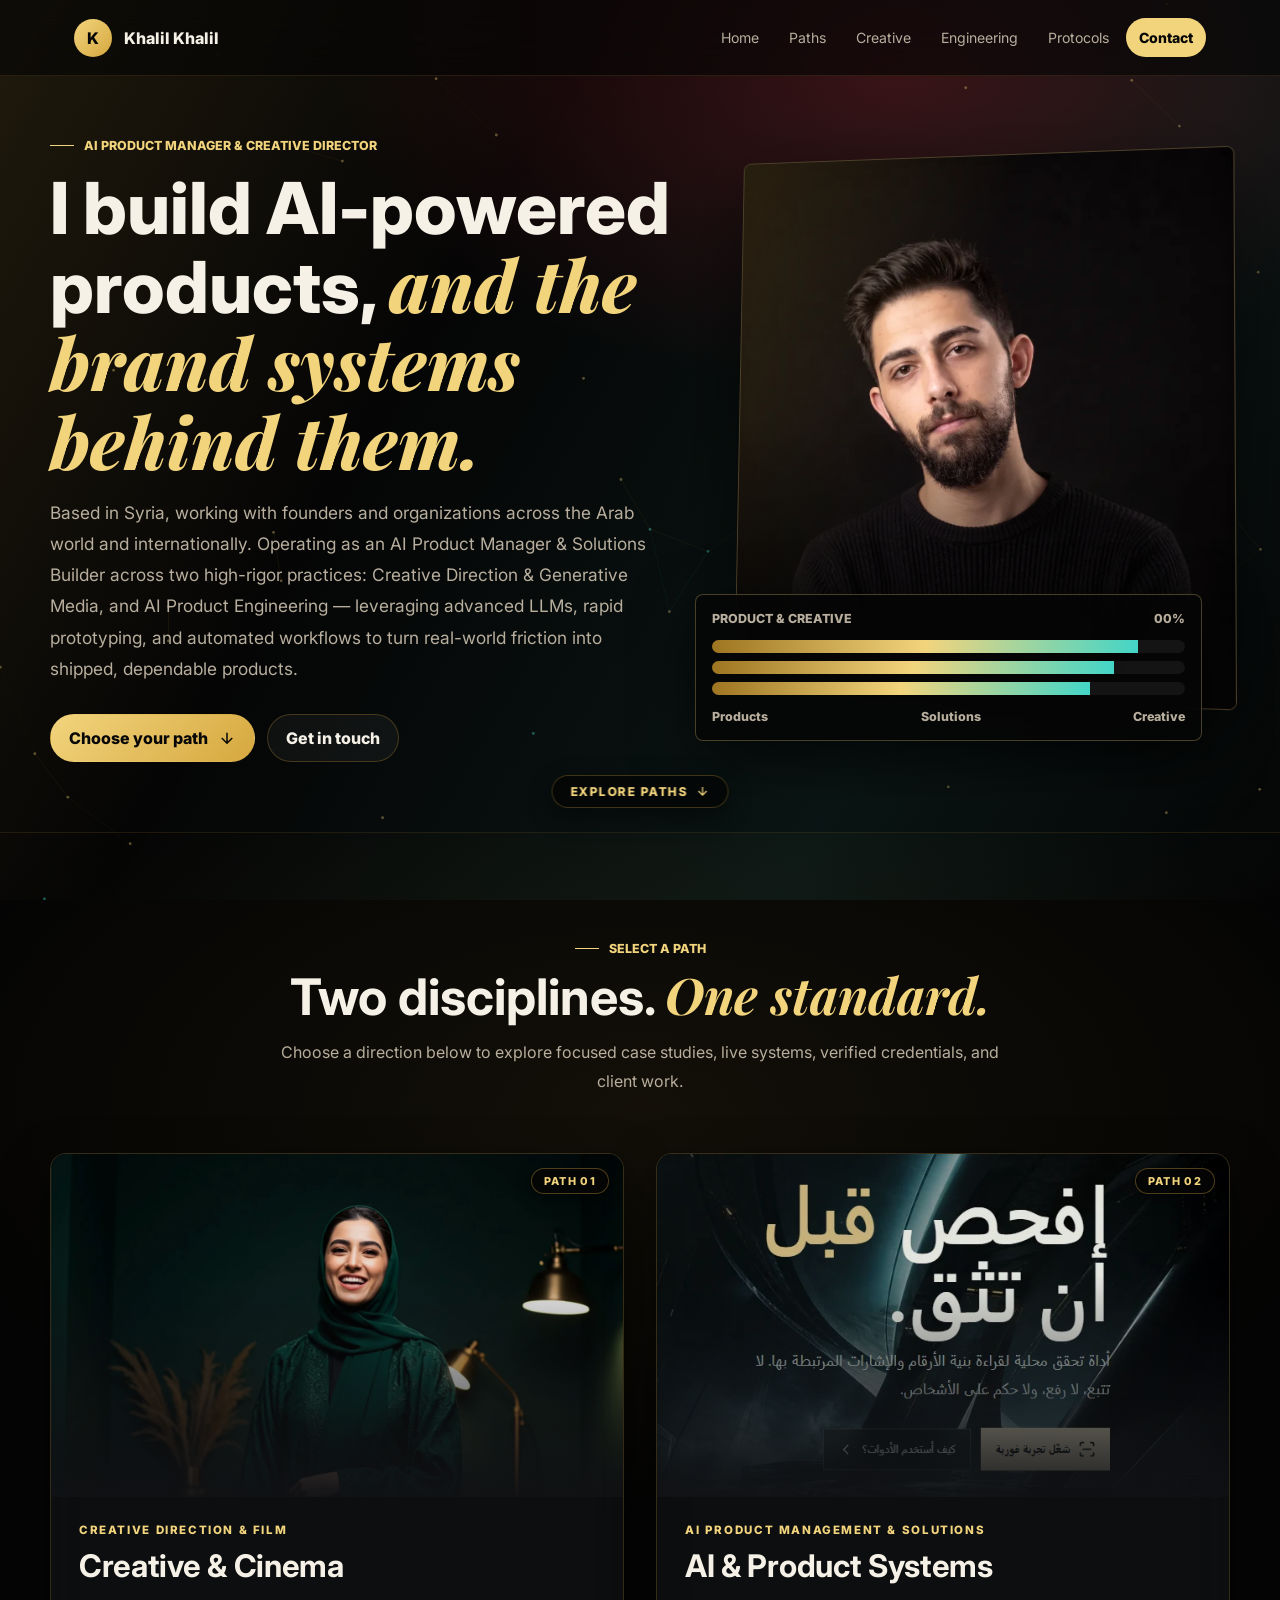
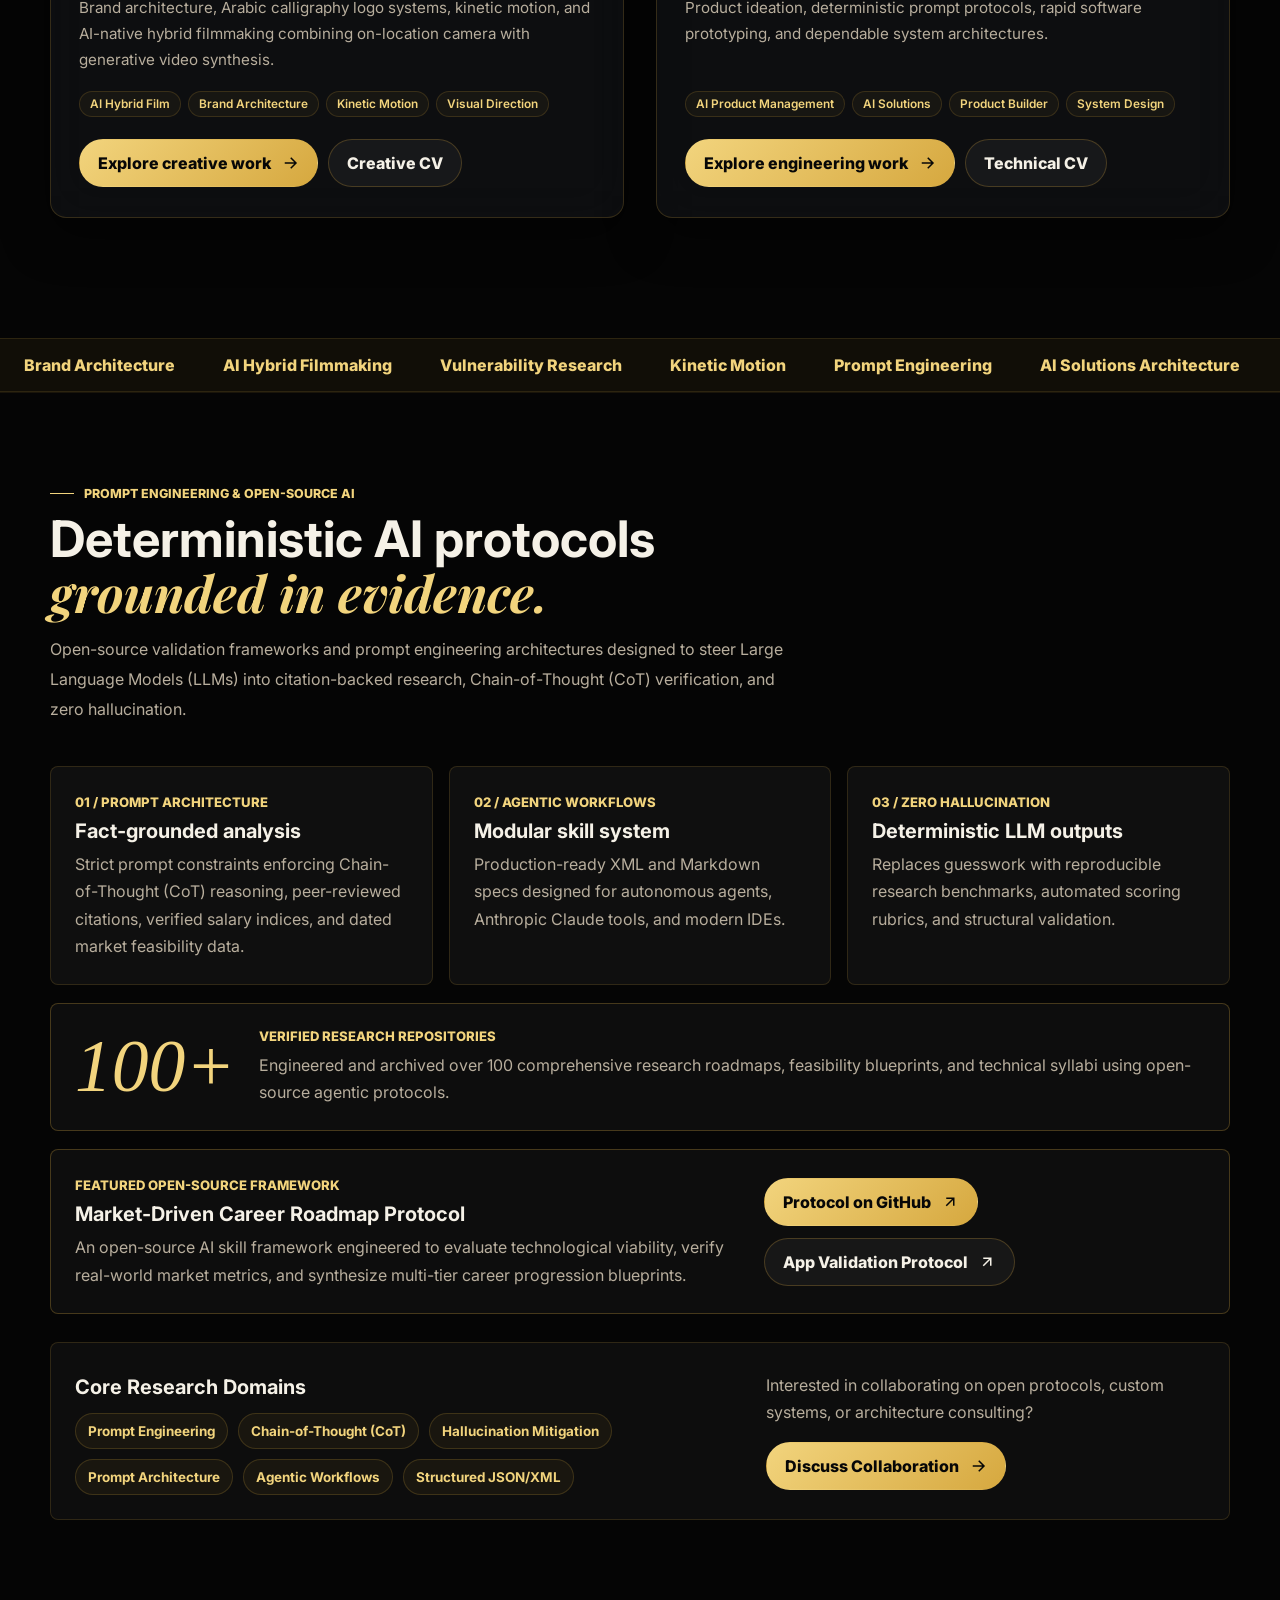
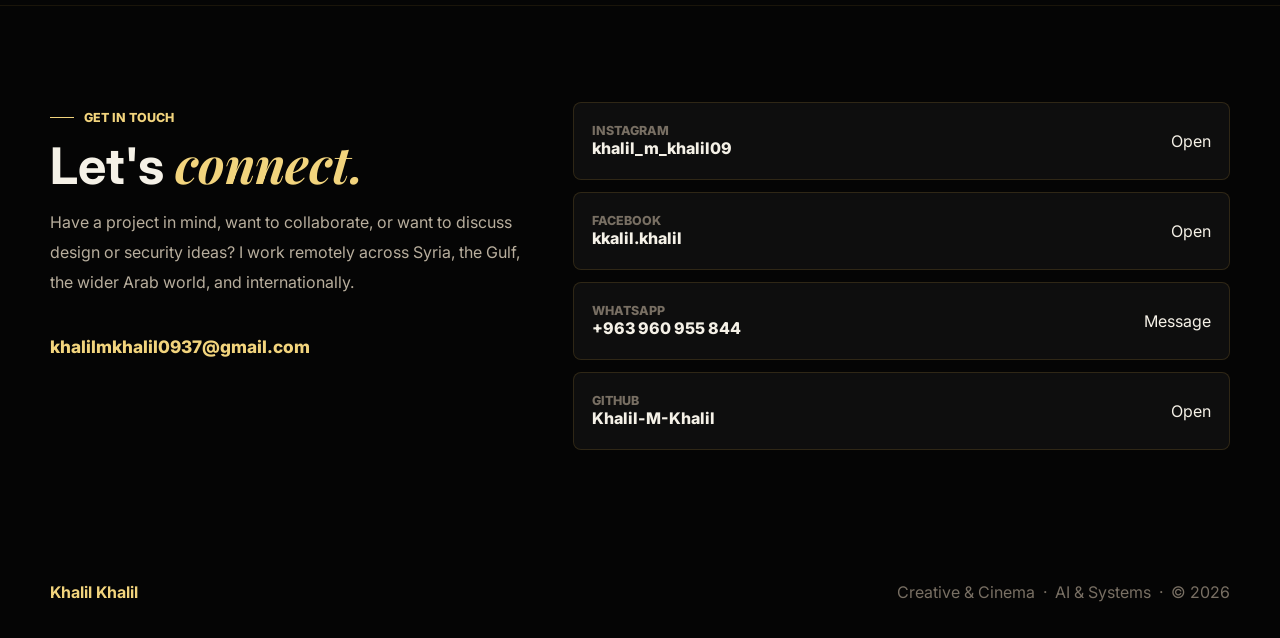
==== commit cb30d942: "Reposition personal brand to AI Product Manager & Creative Director across landing, technical, and c" ====
--- a/index.html
+++ b/index.html
@@ -9,7 +9,7 @@
 <link rel="preconnect" href="https://fonts.googleapis.com">
 <link rel="preconnect" href="https://fonts.gstatic.com" crossorigin>
 <link href="https://fonts.googleapis.com/css2?family=Inter:wght@400;500;600;700;800&family=Playfair+Display:ital,wght@0,700;1,700&display=swap" rel="stylesheet">
-<link rel="stylesheet" href="css/style.css?v=20261119_spacing_v3">
+<link rel="stylesheet" href="css/style.css?v=20261119_pm_v4">
 </head>
 <body><canvas class="site-bg-canvas" id="bgCanvas" aria-hidden="true"></canvas>
 <div class="cursor" id="cursor"></div>
@@ -24,9 +24,9 @@
   <section class="hero landing-hero" id="home"><div class="container">
     <div class="hero-grid landing-hero-grid">
       <div class="landing-hero-copy">
-        <span class="eyebrow reveal">Khalil Khalil</span>
-        <h1 class="reveal">I design brands people remember, <span class="serif">and test the systems that protect them.</span></h1>
-        <p class="hero-copy reveal">Based in Syria, working with clients and organizations across the Arab world and internationally. Operating as an AI-native solutions architect across two high-rigor practices: Brand Architecture &amp; Motion Systems, and Cybersecurity Research &amp; Software Engineering &mdash; leveraging advanced LLMs, rapid prototyping, and automated workflows to solve complex problems and build systems that scale.</p>
+        <span class="eyebrow reveal">AI Product Manager &amp; Creative Director</span>
+        <h1 class="reveal">I build AI-powered products, <span class="serif">and the brand systems behind them.</span></h1>
+        <p class="hero-copy reveal">Based in Syria, working with founders and organizations across the Arab world and internationally. Operating as an AI Product Manager &amp; Solutions Builder across two high-rigor practices: Creative Direction &amp; Generative Media, and AI Product Engineering &mdash; leveraging advanced LLMs, rapid prototyping, and automated workflows to turn real-world friction into shipped, dependable products.</p>
         <div class="hero-actions reveal">
           <a class="btn btn-primary" href="#paths">Choose your path <svg viewBox="0 0 24 24" fill="none" stroke="currentColor" stroke-width="2"><path d="M12 5v14M19 12l-7 7-7-7"/></svg></a>
           <a class="btn" href="#contact">Get in touch</a>
@@ -38,13 +38,13 @@
           <img src="assets/portrait.webp" alt="Portrait of Khalil Khalil">
         </div>
         <div class="glass-console">
-          <div class="console-top"><span>MULTIDISCIPLINARY</span><span id="timelinePercent">00%</span></div>
+          <div class="console-top"><span>PRODUCT &amp; CREATIVE</span><span id="timelinePercent">00%</span></div>
           <div class="console-bars" aria-hidden="true">
             <div class="bar"><span style="--w:90%"></span></div>
             <div class="bar"><span style="--w:85%"></span></div>
             <div class="bar"><span style="--w:80%"></span></div>
           </div>
-          <div class="console-bottom"><span>Identity</span><span>Security</span><span>Software</span></div>
+          <div class="console-bottom"><span>Products</span><span>Solutions</span><span>Creative</span></div>
         </div>
       </div>
     </div>
@@ -95,14 +95,14 @@
           <div class="landing-media-overlay"></div>
         </div>
         <div class="landing-choice-body">
-          <span class="card-number">AI ENGINEERING &amp; SYSTEMS</span>
-          <h3>AI &amp; Systems</h3>
-          <p>Deterministic AI agent architectures, prompt protocols, production software systems, and high-rigor security research.</p>
+          <span class="card-number">AI PRODUCT MANAGEMENT &amp; SOLUTIONS</span>
+          <h3>AI &amp; Product Systems</h3>
+          <p>Product ideation, deterministic prompt protocols, rapid software prototyping, and dependable system architectures.</p>
           <div class="landing-choice-tags">
-            <span class="tag">AI Engineering</span>
-            <span class="tag">Agentic Systems</span>
-            <span class="tag">Software Dev</span>
-            <span class="tag">Security Research</span>
+            <span class="tag">AI Product Management</span>
+            <span class="tag">AI Solutions</span>
+            <span class="tag">Product Builder</span>
+            <span class="tag">System Design</span>
           </div>
           <div class="path-actions">
             <a class="btn btn-primary" href="technical.html">Explore engineering work <svg viewBox="0 0 24 24" fill="none" stroke="currentColor" stroke-width="2"><path d="M5 12h14M13 5l7 7-7 7"/></svg></a>
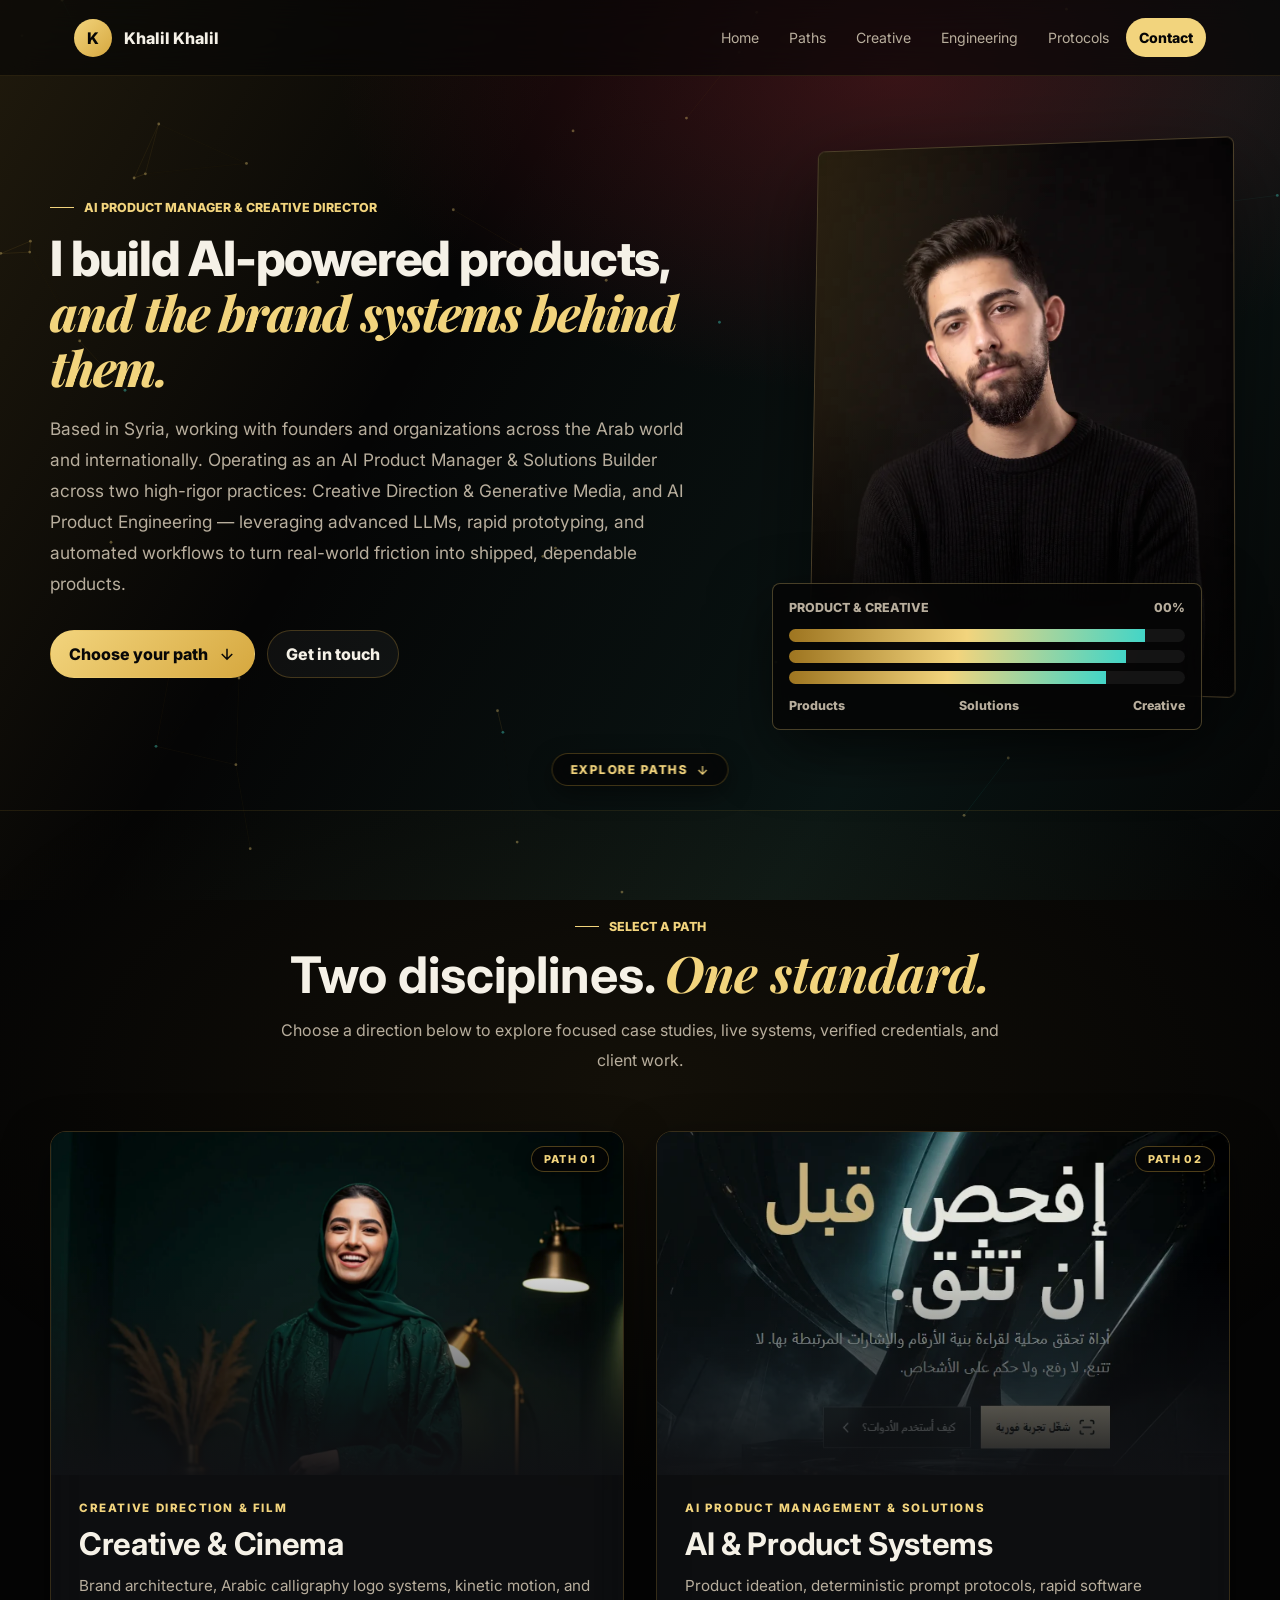
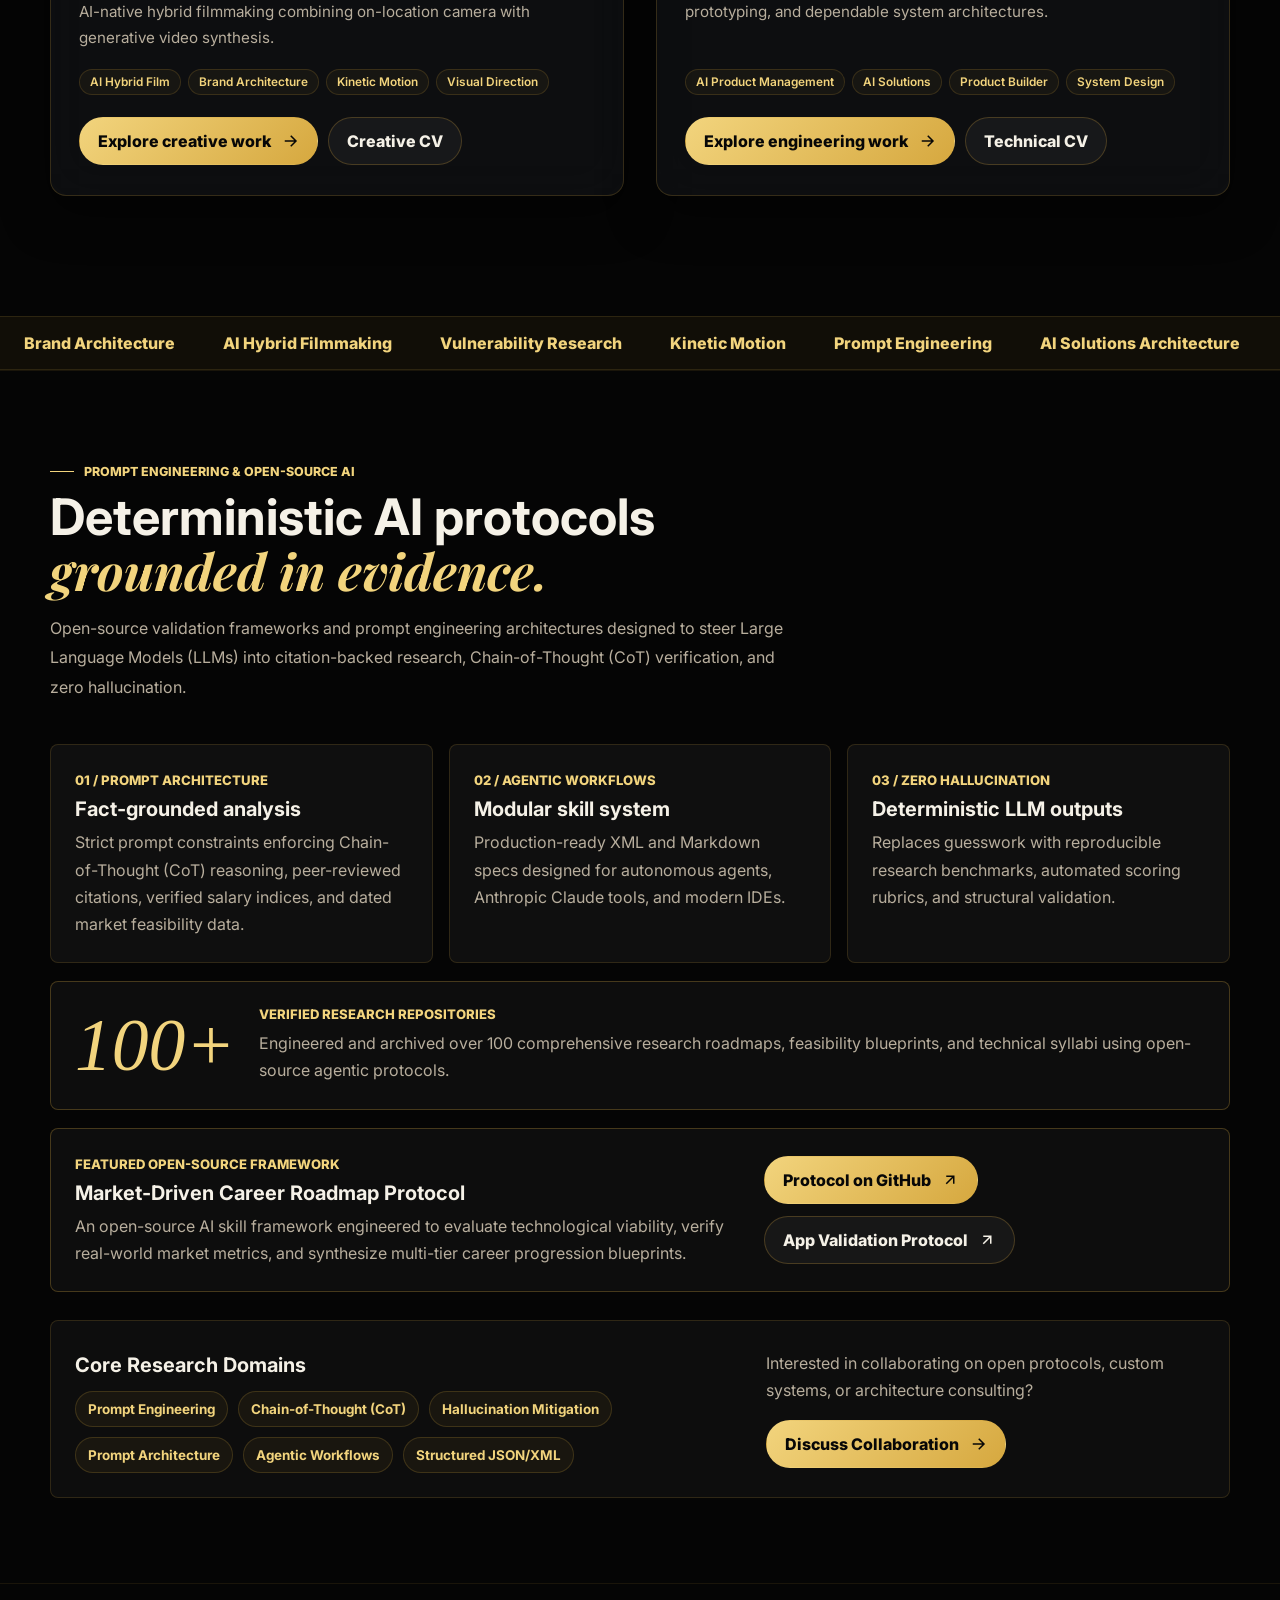
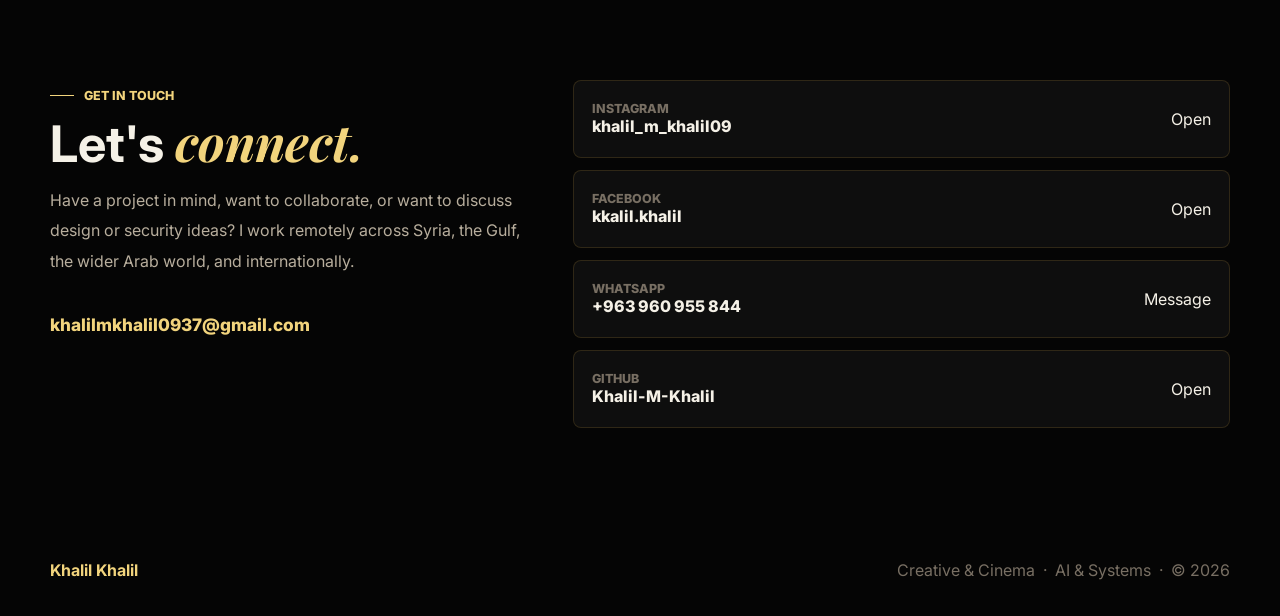
==== commit 15a5b4fc: "Refactor hero typography: prevent hyphen splits on AI-powered, balance line breaking, and scale resp" ====
--- a/index.html
+++ b/index.html
@@ -9,7 +9,7 @@
 <link rel="preconnect" href="https://fonts.googleapis.com">
 <link rel="preconnect" href="https://fonts.gstatic.com" crossorigin>
 <link href="https://fonts.googleapis.com/css2?family=Inter:wght@400;500;600;700;800&family=Playfair+Display:ital,wght@0,700;1,700&display=swap" rel="stylesheet">
-<link rel="stylesheet" href="css/style.css?v=20261119_pm_v4">
+<link rel="stylesheet" href="css/style.css?v=20261119_typo_v6">
 </head>
 <body><canvas class="site-bg-canvas" id="bgCanvas" aria-hidden="true"></canvas>
 <div class="cursor" id="cursor"></div>
@@ -25,7 +25,7 @@
     <div class="hero-grid landing-hero-grid">
       <div class="landing-hero-copy">
         <span class="eyebrow reveal">AI Product Manager &amp; Creative Director</span>
-        <h1 class="reveal">I build AI-powered products, <span class="serif">and the brand systems behind them.</span></h1>
+        <h1 class="reveal">I build <span class="nowrap">AI-powered</span> products, <br class="desk-br"><span class="serif">and the brand systems behind them.</span></h1>
         <p class="hero-copy reveal">Based in Syria, working with founders and organizations across the Arab world and internationally. Operating as an AI Product Manager &amp; Solutions Builder across two high-rigor practices: Creative Direction &amp; Generative Media, and AI Product Engineering &mdash; leveraging advanced LLMs, rapid prototyping, and automated workflows to turn real-world friction into shipped, dependable products.</p>
         <div class="hero-actions reveal">
           <a class="btn btn-primary" href="#paths">Choose your path <svg viewBox="0 0 24 24" fill="none" stroke="currentColor" stroke-width="2"><path d="M12 5v14M19 12l-7 7-7-7"/></svg></a>
--- a/css/style.css
+++ b/css/style.css
@@ -210,11 +210,16 @@
   background: var(--gold-2);
 }
 h1, h2, h3, p { margin-top: 0; }
+h1, h2, h3 { text-wrap: balance; }
+.nowrap { white-space: nowrap; }
+.desk-br { display: inline; }
 .hero h1 {
   margin: 18px 0 16px;
-  font-size: 5.45rem;
-  line-height: .96;
+  font-size: clamp(2.35rem, 3.8vw, 3.75rem);
+  line-height: 1.08;
   font-weight: 800;
+  letter-spacing: -0.025em;
+  text-wrap: balance;
 }
 .serif {
   font-family: "Playfair Display", Georgia, serif;
@@ -774,7 +779,8 @@
 @media (max-width: 660px) {
   .container { width: min(100% - 28px, var(--max)); }
   .nav-inner { padding: 14px; }
-  .hero h1 { font-size: 3.25rem; }
+  .desk-br { display: none; }
+  .hero h1, .landing-hero-copy h1, .tech-hero-copy h1 { font-size: 2.35rem; line-height: 1.15; }
   .section h2, .studio-copy h2 { font-size: 2.35rem; }
   .hero-stats, .feature-grid, .ach-grid { grid-template-columns: 1fr; }
   /* Mobile image alignment fixes: preserve each source image's composition. */
@@ -867,7 +873,7 @@
 @media(prefers-reduced-motion:reduce){.step svg .d{stroke-dashoffset:0;transition:none}}
 
 /* ===== V3 ===== */
-.hero h1{font-size:clamp(2.5rem,5.6vw,4.9rem);line-height:1.04}
+.hero h1{font-size:clamp(2.35rem, 3.8vw, 3.75rem);line-height:1.08;letter-spacing:-0.025em;text-wrap:balance}
 .cases{display:grid;gap:26px}
 .case{display:grid;grid-template-columns:1.25fr 1fr;gap:28px;align-items:center;padding:18px;border:1px solid rgba(214,168,63,.17);border-radius:var(--radius);background:rgba(255,255,255,.04)}
 .case:nth-child(even){grid-template-columns:1fr 1.25fr}.case:nth-child(even) .case-media{order:2}
@@ -929,8 +935,8 @@
   align-items: center;
   gap: 52px;
 }
-.tech-hero-copy { max-width: 640px; }
-.tech-hero-copy h1 { margin: 18px 0 16px; font-size: 4.8rem; line-height: .98; font-weight: 800; }
+.tech-hero-copy { max-width: 680px; }
+.tech-hero-copy h1 { margin: 18px 0 16px; font-size: clamp(2.25rem, 3.5vw, 3.45rem); line-height: 1.08; font-weight: 800; letter-spacing: -0.025em; text-wrap: balance; }
 .tech-hero-copy .hero-actions { display: flex; flex-wrap: wrap; gap: 12px; margin-top: 28px; }
 
 .tech-terminal-stage {
@@ -1206,7 +1212,19 @@
   justify-content: center;
   position: relative;
 }
-.landing-hero-copy { max-width: 680px; }
+.landing-hero-grid {
+  grid-template-columns: minmax(0, 1.25fr) minmax(320px, 0.75fr);
+  gap: 48px;
+}
+.landing-hero-copy { max-width: 760px; }
+.landing-hero-copy h1 {
+  margin: 18px 0 16px;
+  font-size: clamp(2.35rem, 3.8vw, 3.75rem);
+  line-height: 1.08;
+  font-weight: 800;
+  letter-spacing: -0.025em;
+  text-wrap: balance;
+}
 .landing-scroll-cue {
   position: absolute;
   bottom: 24px;
